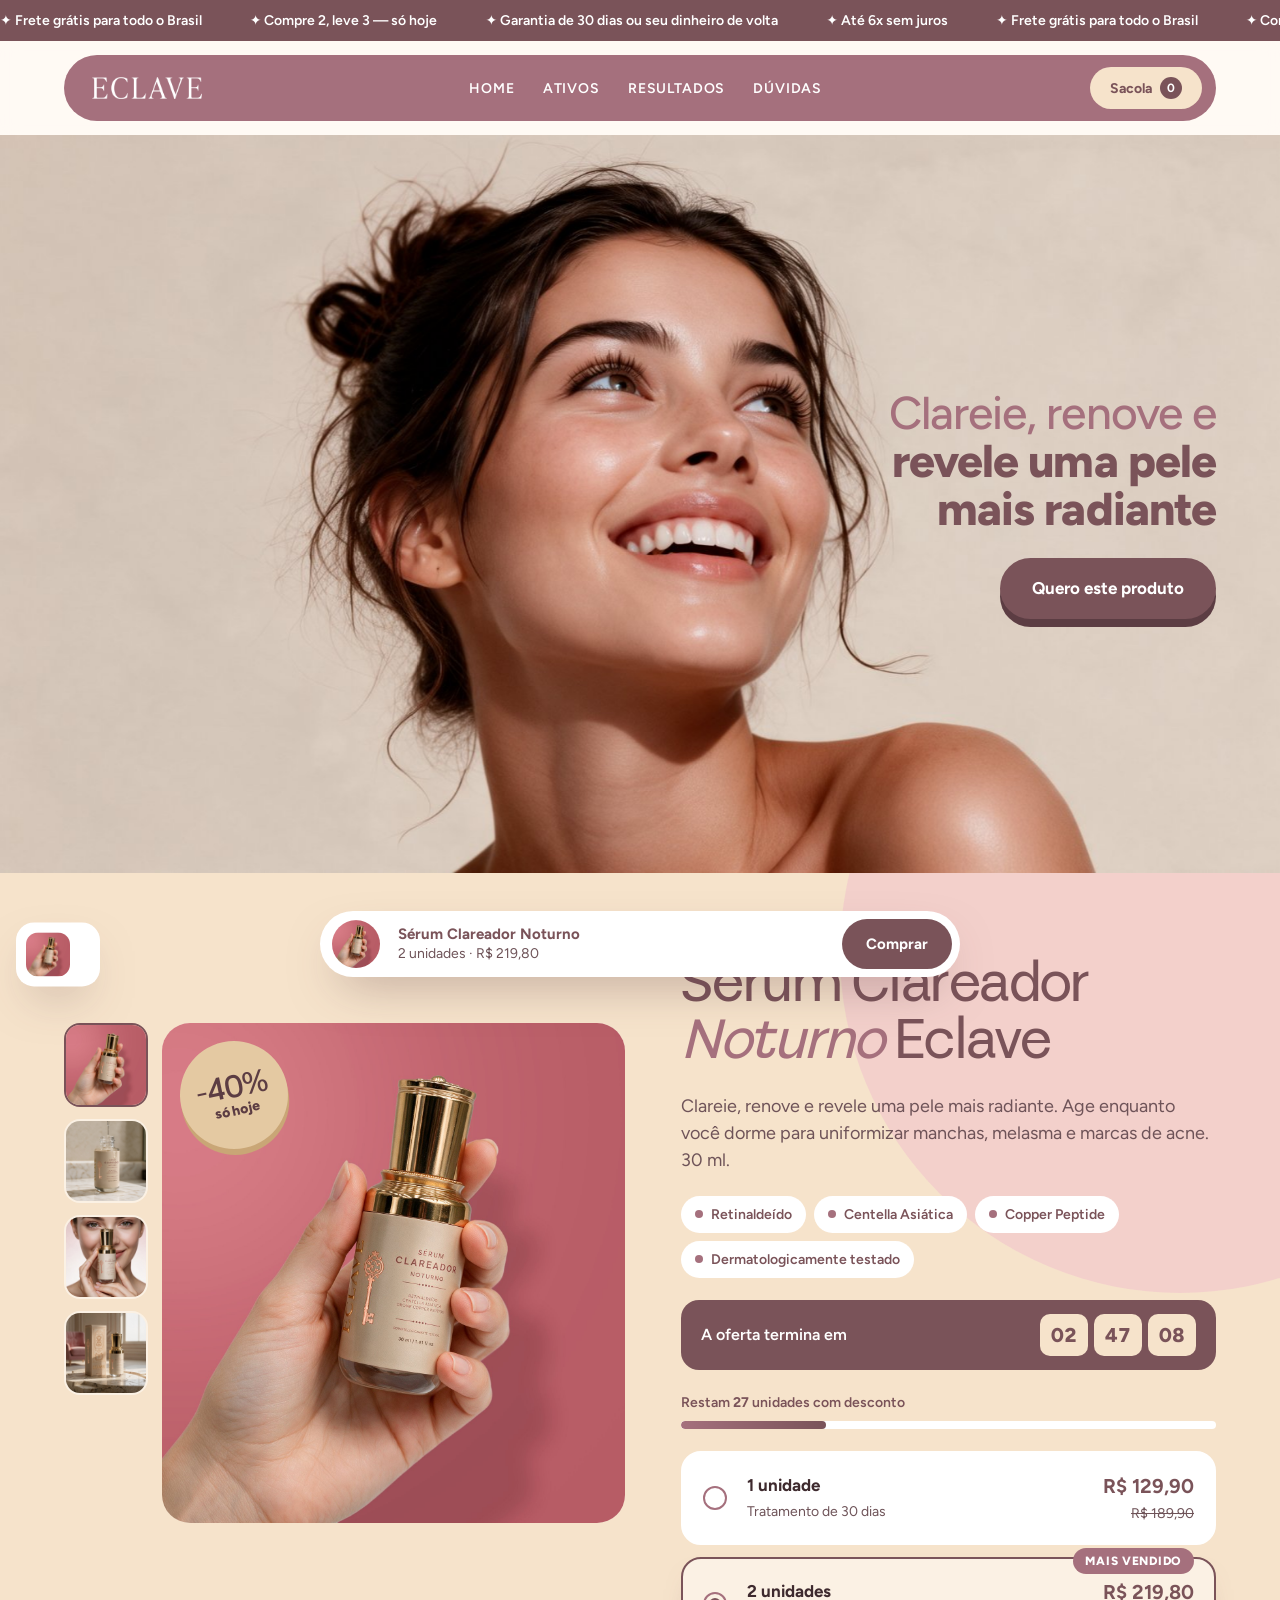
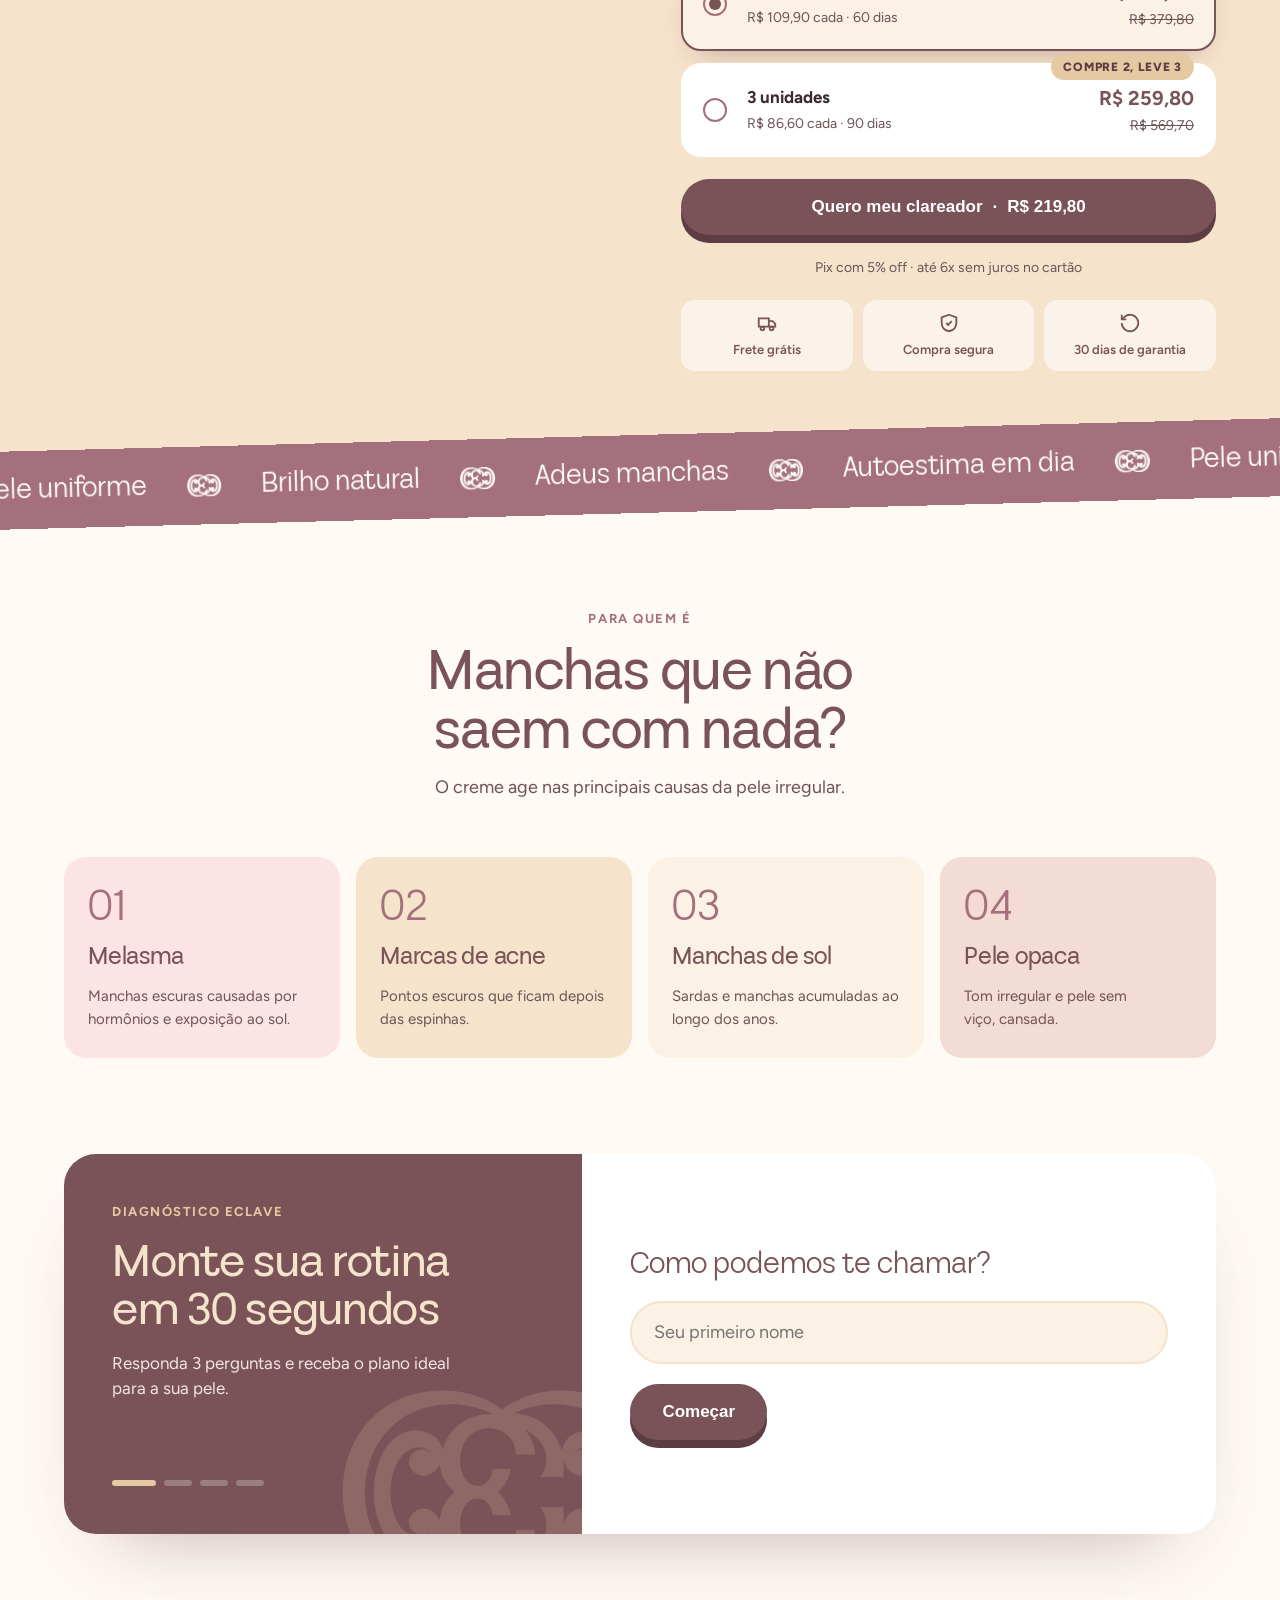
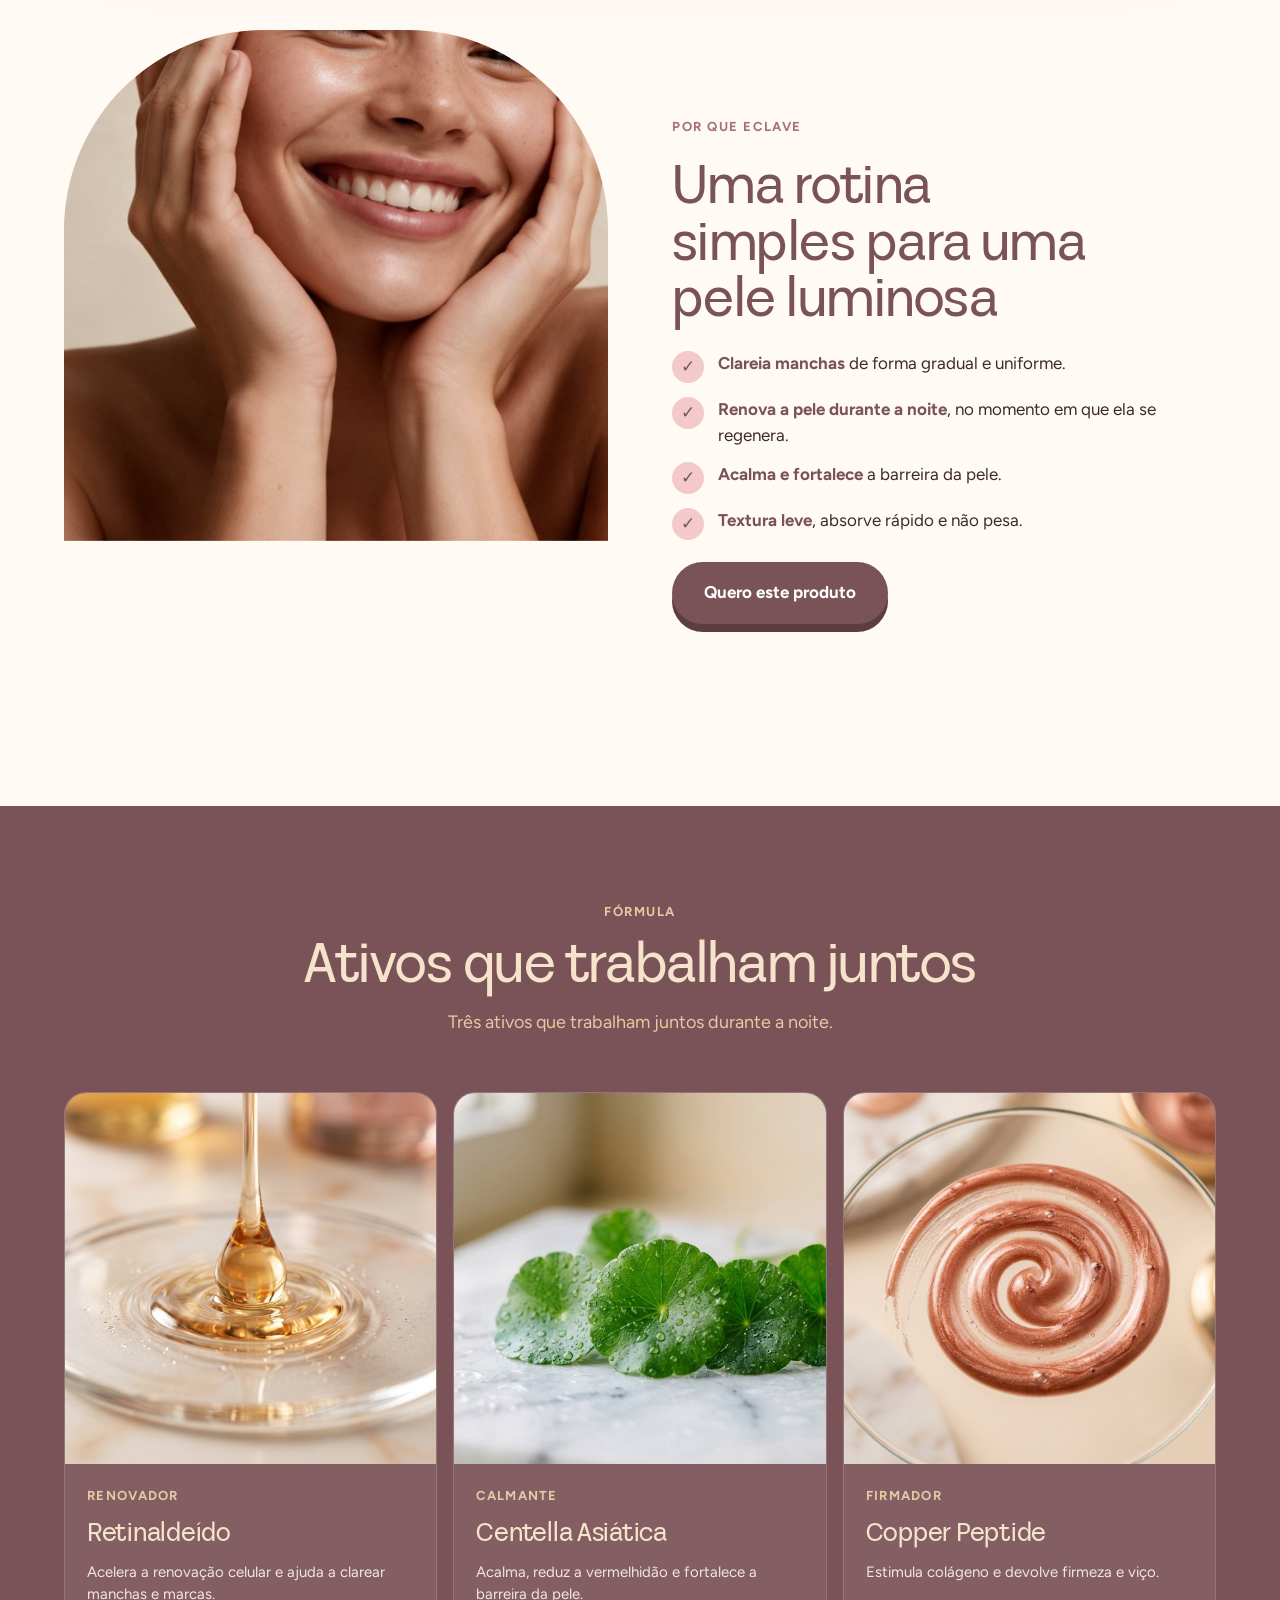
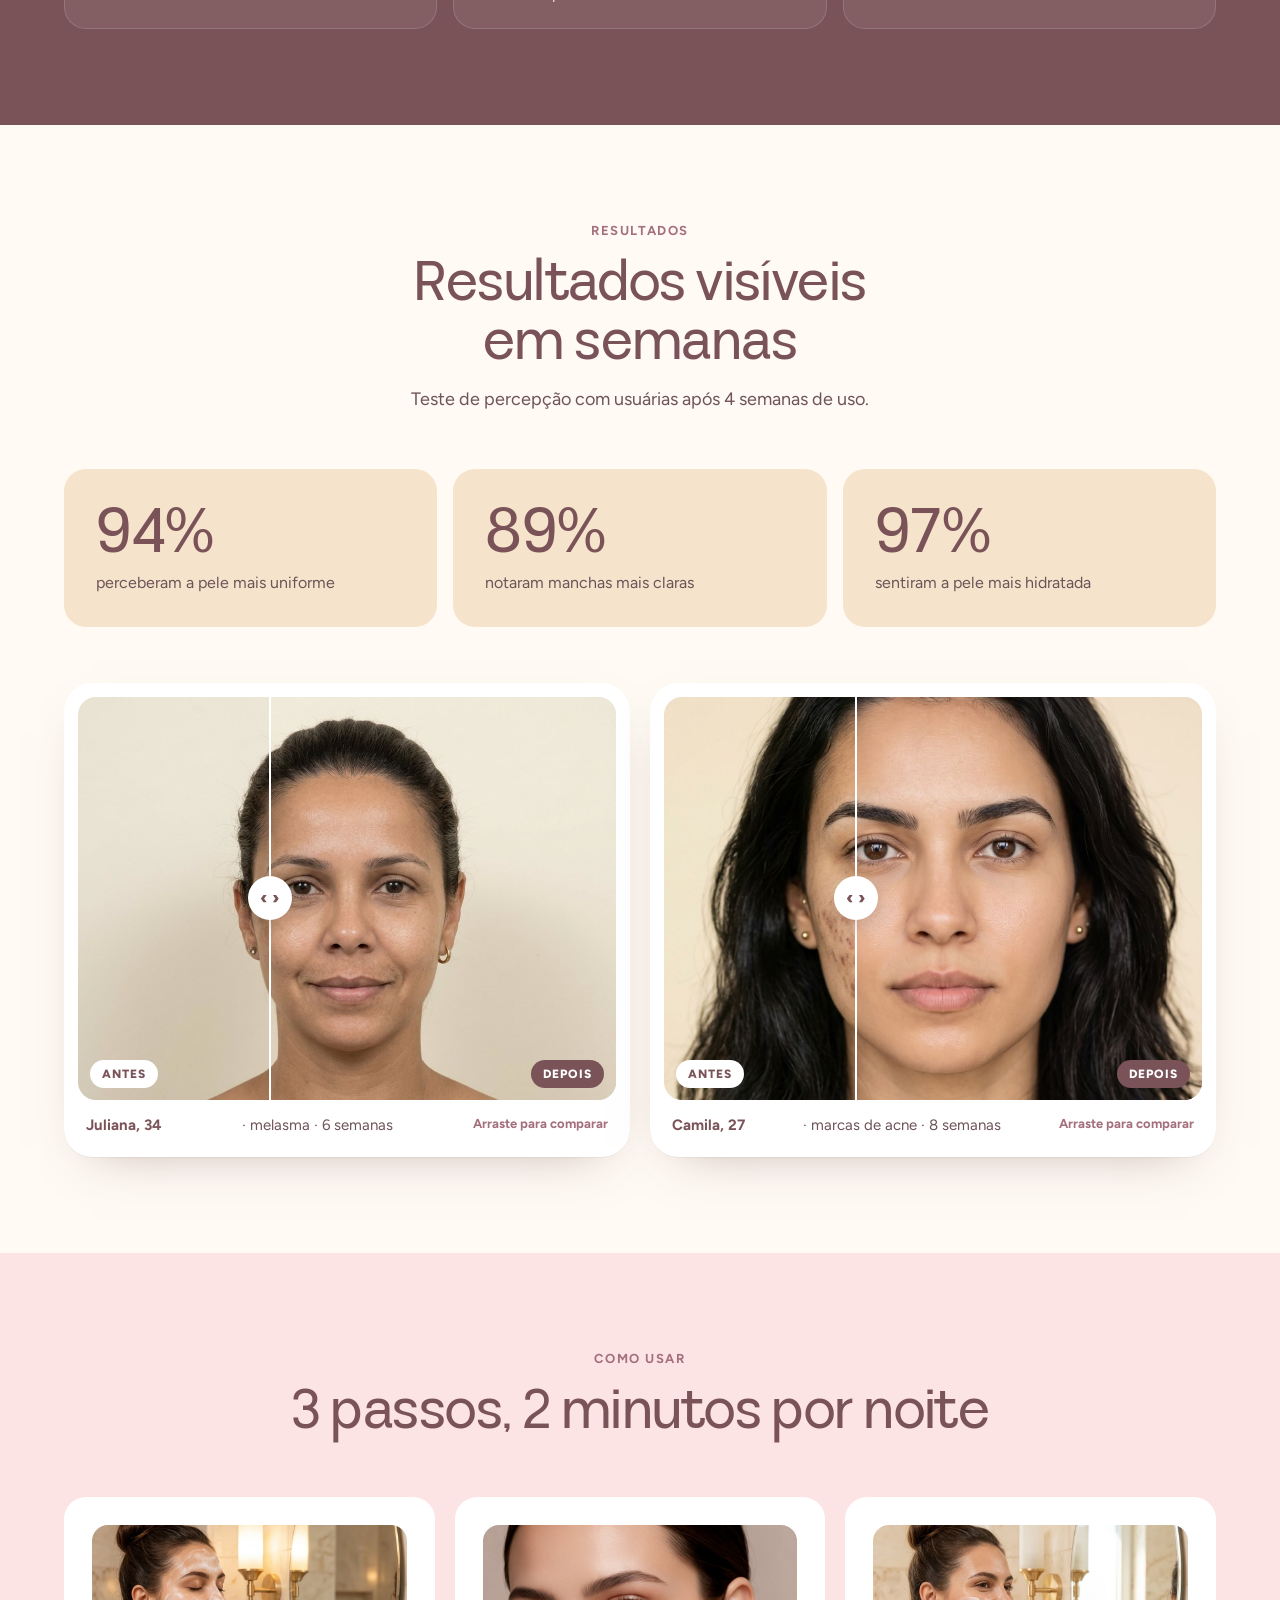
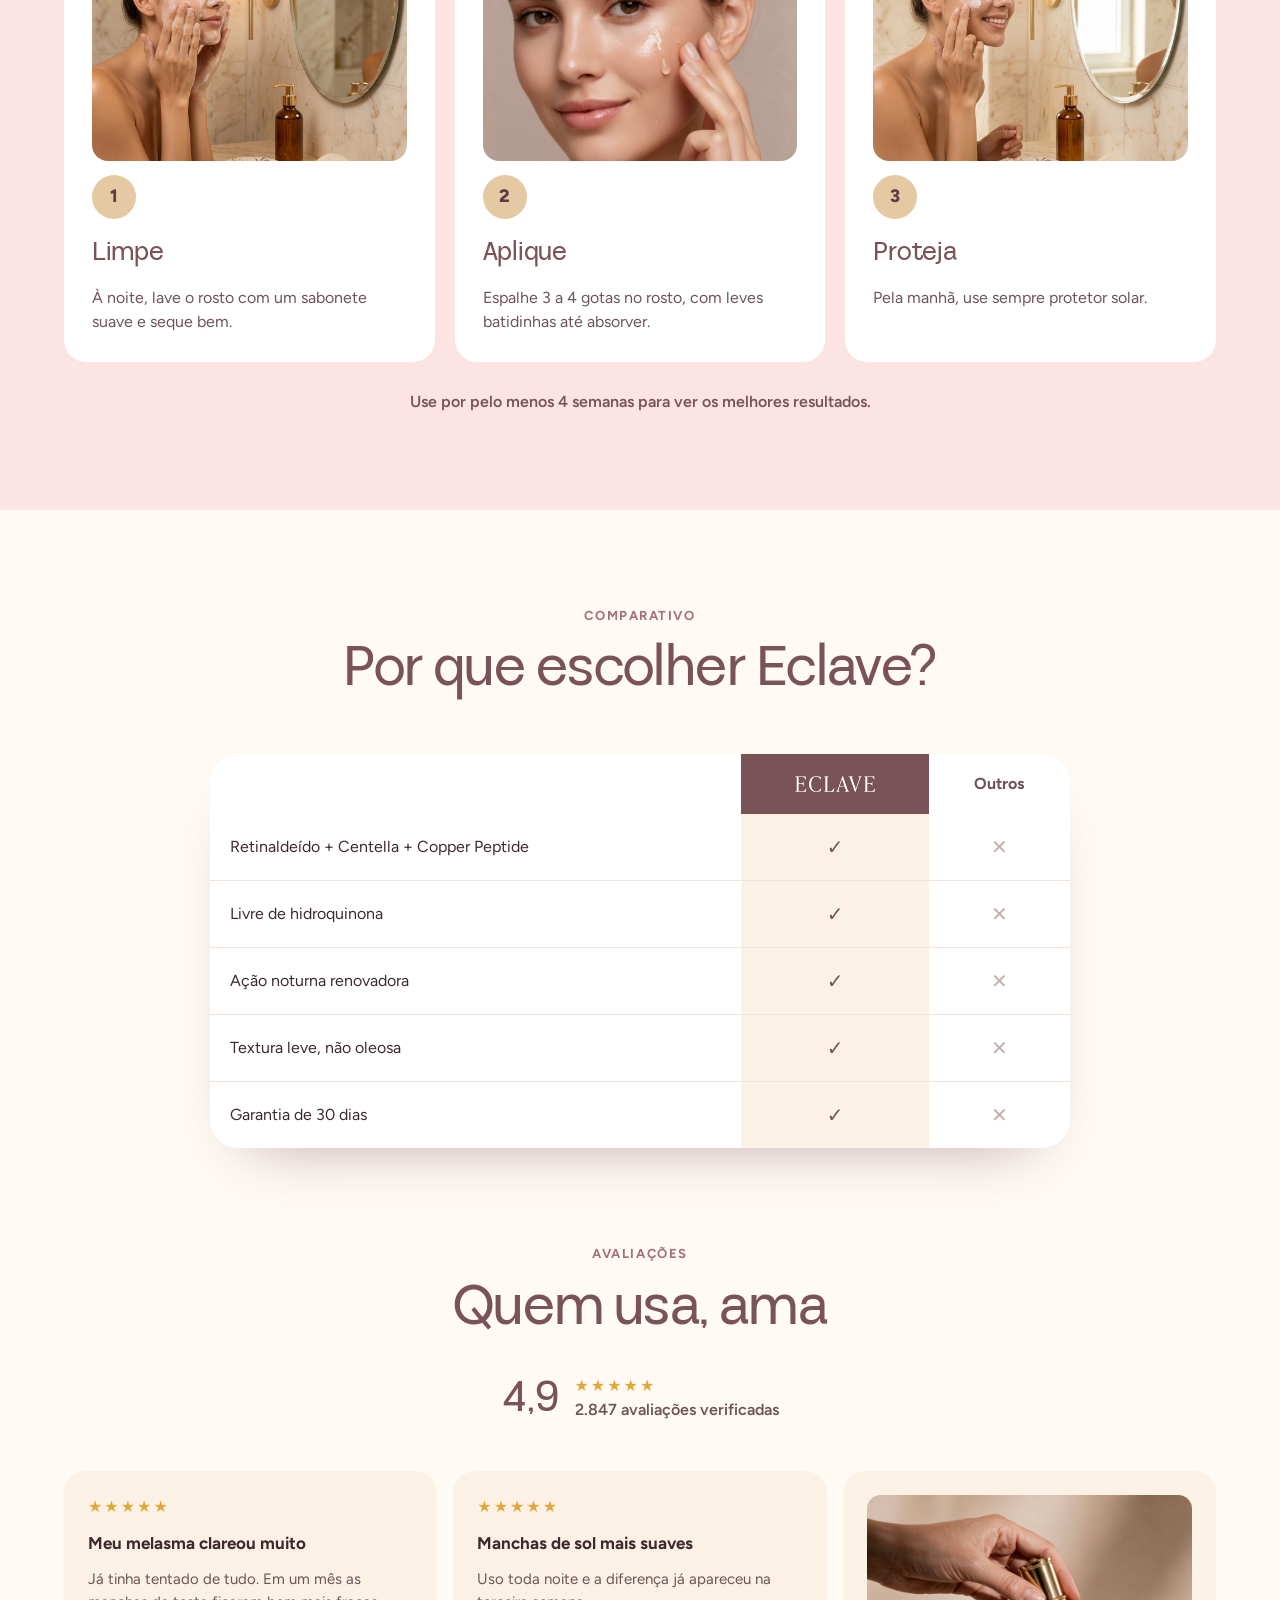
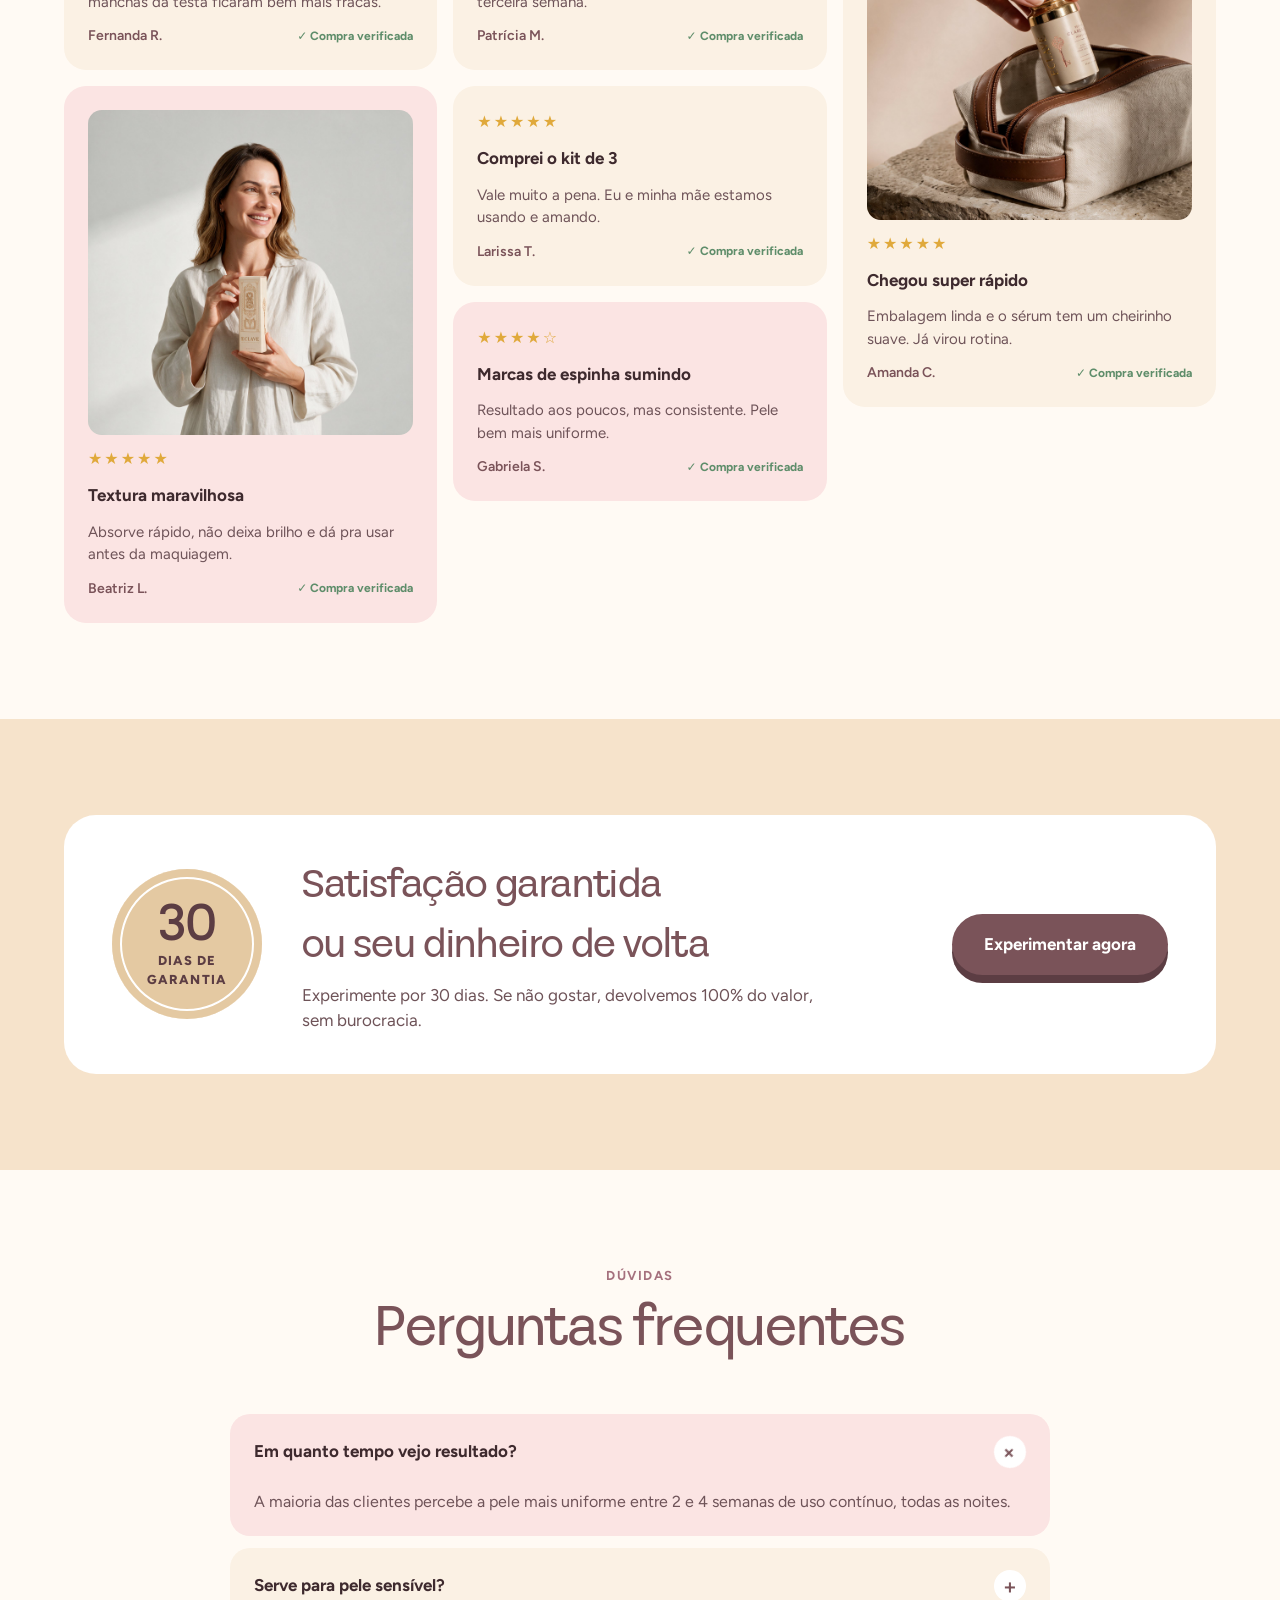
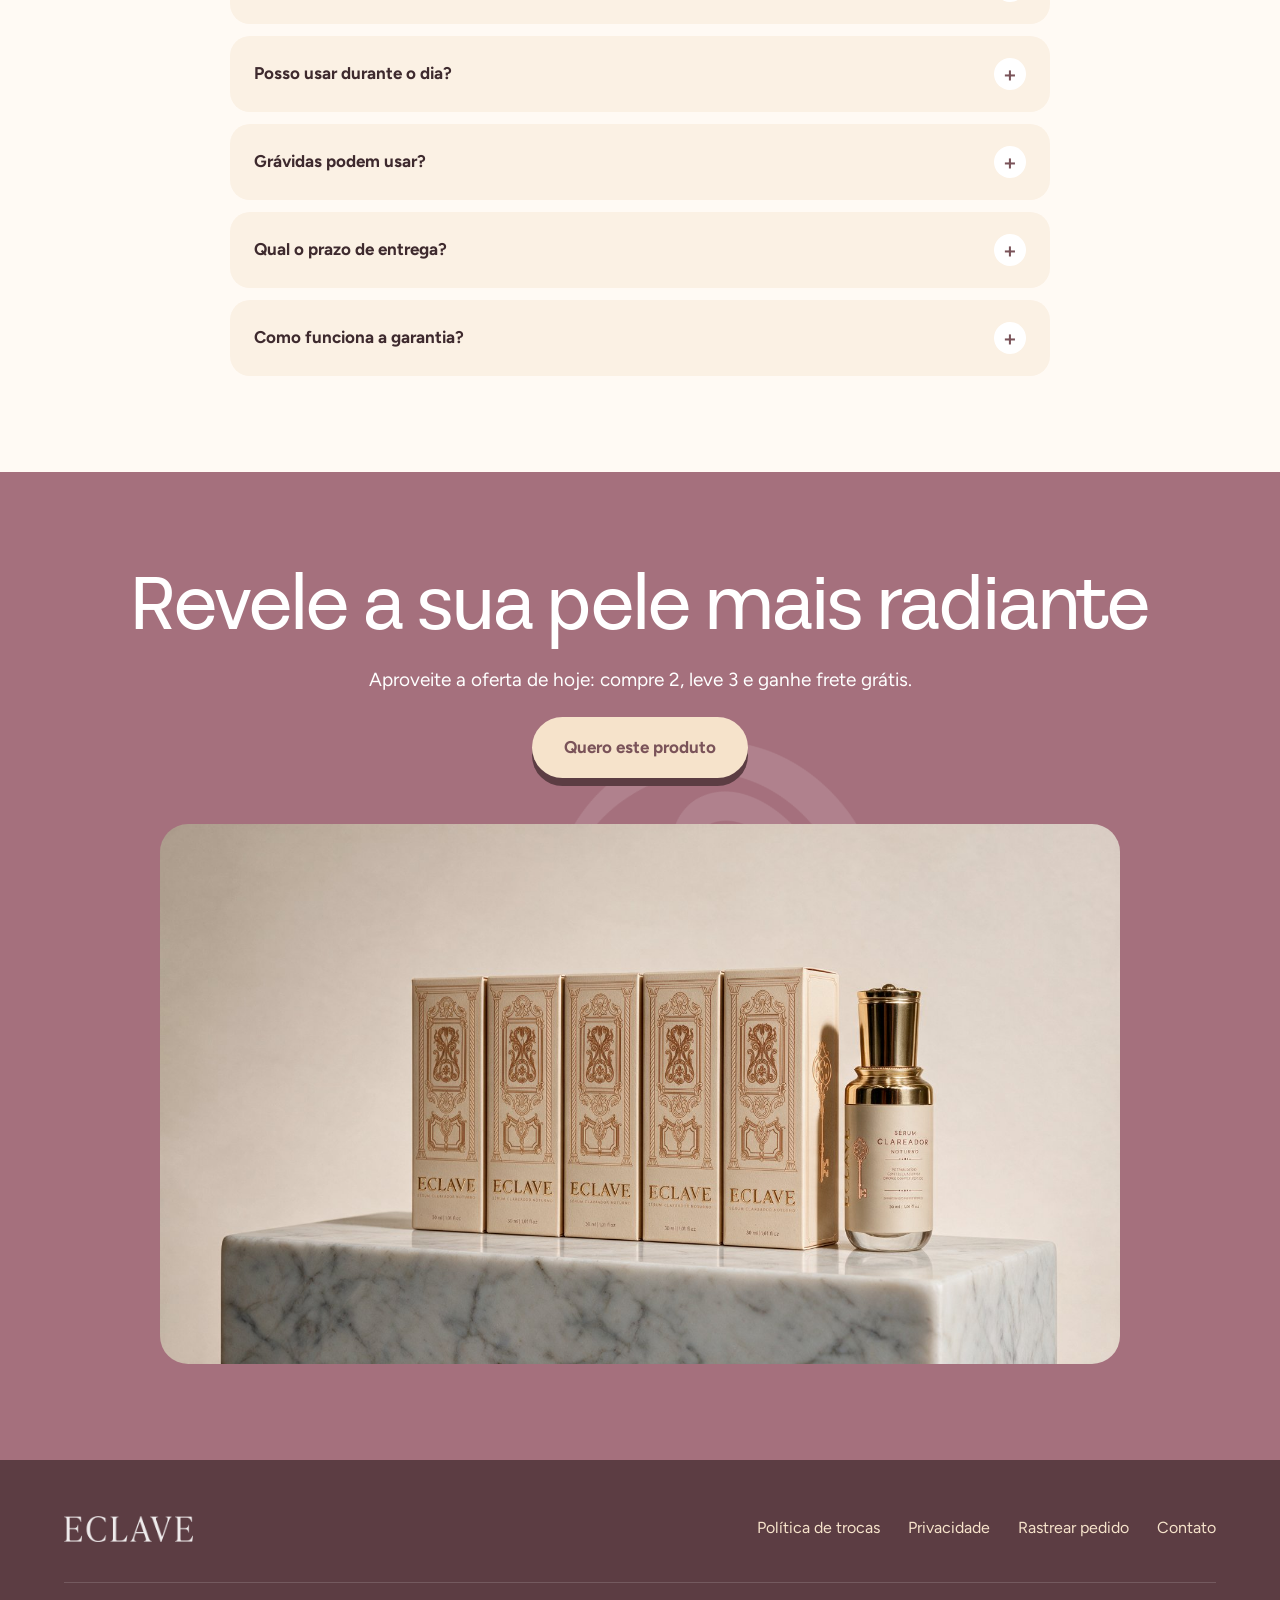
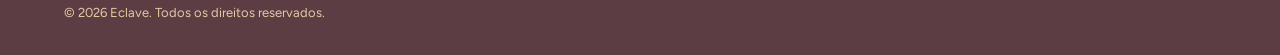
==== index.html @ e26d55ed "Site Eclave v1: landing, upsell e obrigado Troca o placeholder image-slot por <img> com lazy-load e " ====
<!DOCTYPE html>
<html lang="pt-BR">
<head>
<meta charset="utf-8">
<meta name="viewport" content="width=device-width,initial-scale=1">
<title>Eclave · Sérum Clareador Noturno</title>
<meta name="description" content="Sérum Clareador Noturno Eclave com retinaldeído, centella e copper peptide. Clareia manchas e uniformiza o tom enquanto você dorme.">
<meta name="theme-color" content="#7A5359">
<link rel="icon" type="image/png" href="assets/eclave-simbolo.png">
<link rel="apple-touch-icon" href="assets/eclave-simbolo.png">
<meta property="og:type" content="website">
<meta property="og:locale" content="pt_BR">
<meta property="og:site_name" content="Eclave">
<meta property="og:title" content="Eclave · Sérum Clareador Noturno">
<meta property="og:description" content="Sérum Clareador Noturno Eclave com retinaldeído, centella e copper peptide. Clareia manchas e uniformiza o tom enquanto você dorme.">
<meta property="og:url" content="https://gustavocarvalho472-a11y.github.io/DESIGN-ECLAVE/">
<meta property="og:image" content="https://gustavocarvalho472-a11y.github.io/DESIGN-ECLAVE/assets/img/hero-sorriso.jpg">
<meta name="twitter:card" content="summary_large_image">
<link rel="preconnect" href="https://fonts.googleapis.com">
<link href="https://fonts.googleapis.com/css2?family=Figtree:wght@400;500;600;700;800&display=swap" rel="stylesheet">
<style>
@font-face{font-family:"Serotiva";src:url("assets/Serotiva-VF.ttf") format("truetype");font-weight:100 900;font-display:swap}
:root{--cream:#F6E3CB;--cream-2:#FBF1E4;--paper:#FFFAF4;--mauve:#7A5359;--mauve-d:#5C3D43;--rose:#A5707D;--blush:#F3C9CC;--blush-2:#FBE4E3;--gold:#E4C9A2;--gold-d:#C9A676;--ink:#3E2A2E;--muted:#6E5358;--r:22px}
*{box-sizing:border-box;margin:0;padding:0}
img.slot{display:block;width:100%;height:100%;aspect-ratio:3/2;object-fit:cover;-webkit-user-drag:none;user-select:none}
html{scroll-behavior:smooth;overflow-x:clip}body{overflow-x:clip}
body{font-family:"Figtree",system-ui,sans-serif;color:var(--ink);background:var(--paper);-webkit-font-smoothing:antialiased;line-height:1.5}
a{color:var(--mauve);text-decoration:none}a:hover{color:var(--rose)}
h1,h2,h3,.serif{font-family:"Serotiva",Georgia,serif;font-weight:500;letter-spacing:-.01em;text-wrap:balance}
p{text-wrap:pretty}
.wrap{max-width:1200px;margin:0 auto;padding:0 24px}
.btn{display:inline-flex;align-items:center;justify-content:center;gap:10px;background:var(--mauve);color:#fff;font-weight:700;font-size:17px;padding:18px 32px;border-radius:999px;border:0;cursor:pointer;transition:transform .15s,background .15s;box-shadow:0 8px 0 var(--mauve-d)}
.btn:hover{background:var(--rose);color:#fff;transform:translateY(2px);box-shadow:0 6px 0 var(--mauve-d)}
.btn:active{transform:translateY(6px);box-shadow:0 2px 0 var(--mauve-d)}
.btn.full{width:100%}
.eyebrow{display:inline-flex;align-items:center;gap:8px;font-size:13px;font-weight:700;letter-spacing:.12em;text-transform:uppercase;color:var(--rose)}
.sec{padding:96px 0}
.sec-h{text-align:center;max-width:720px;margin:0 auto 56px;display:flex;flex-direction:column;gap:14px;align-items:center}
.sec-h h2{font-size:clamp(34px,4.6vw,56px);line-height:1.05;color:var(--mauve)}
.sec-h p{font-size:18px;color:var(--muted)}
.stars{color:#E0A93B;letter-spacing:2px}

/* topbar */
.topbar{background:var(--mauve);color:#fff;font-size:14px;font-weight:600;overflow:hidden;white-space:nowrap}
.topbar .track{display:inline-flex;gap:48px;padding:10px 0;animation:mq 28s linear infinite}
.topbar span{display:inline-flex;gap:10px;align-items:center}
@keyframes mq{to{transform:translateX(-50%)}}
/* header */
header{position:sticky;top:0;z-index:30;padding:14px 0;background:color-mix(in oklab,var(--paper) 86%,transparent);backdrop-filter:blur(10px)}
.nav{display:flex;align-items:center;justify-content:space-between;gap:24px;background:var(--rose);border-radius:999px;padding:12px 14px 12px 28px}
.nav img{height:22px;filter:brightness(0) invert(1)}
.nav ul{display:flex;gap:28px;list-style:none}
.nav ul a{color:#fff;font-weight:600;font-size:14px;text-transform:uppercase;letter-spacing:.06em}
.nav ul a:hover{color:var(--cream)}
.nav .cart{background:var(--cream);color:var(--mauve);font-weight:700;padding:10px 20px;border-radius:999px;font-size:14px;display:flex;gap:8px;align-items:center}
.nav .cart b{background:var(--mauve);color:#fff;border-radius:999px;min-width:22px;height:22px;display:grid;place-items:center;font-size:12px}

/* banner */
.banner{position:relative;background:var(--cream)}.banner .bg{position:relative;height:min(82vh,760px);min-height:520px}.banner .copy-b{position:absolute;inset:0;pointer-events:none;display:flex;align-items:center;justify-content:flex-end}.banner .copy-b .wrap{width:100%;display:flex;justify-content:flex-end}.banner .box-b{max-width:min(440px,30vw);display:flex;flex-direction:column;gap:24px;align-items:flex-end;text-align:right;pointer-events:auto}.banner h1{font-family:"Figtree",sans-serif;font-weight:500;font-size:clamp(34px,3.6vw,60px);line-height:1.05;color:var(--rose);letter-spacing:-.02em}.banner h1 b{font-weight:800;color:var(--mauve)}
@media (max-width:1180px){.banner .bg{height:auto;min-height:0;aspect-ratio:16/9}.banner .copy-b{position:static;padding:32px 0 48px}.banner .copy-b .wrap{justify-content:flex-start}.banner .box-b{max-width:560px;align-items:flex-start;text-align:left}.banner h1{font-size:clamp(36px,6vw,56px)}}
/* product hero */
.hero{background:var(--cream);padding:40px 0 88px;position:relative;overflow:hidden}
.hero:before{content:"";position:absolute;width:680px;height:680px;border-radius:50%;background:var(--blush);right:-240px;top:-260px;opacity:.7}
.hero-grid{display:grid;grid-template-columns:minmax(0,1.05fr) minmax(0,1fr);gap:56px;align-items:start;position:relative}
.gallery{display:grid;grid-template-columns:84px minmax(0,1fr);gap:14px;position:sticky;top:110px}
.thumbs{display:flex;flex-direction:column;gap:12px}
.thumb{aspect-ratio:1;border-radius:16px;overflow:hidden;border:2px solid transparent;cursor:pointer;background:var(--cream-2);transition:border-color .15s}
.thumb.on{border-color:var(--mauve)}
.main-img{position:relative;aspect-ratio:1/1.08;border-radius:28px;overflow:hidden;background:var(--cream-2)}
.main-img .pane{position:absolute;inset:0;opacity:0;pointer-events:none;transition:opacity .25s}
.main-img .pane.on{opacity:1;pointer-events:auto}
.sticker{position:absolute;z-index:3;top:18px;left:18px;width:108px;height:108px;border-radius:50%;background:var(--gold);color:var(--mauve-d);display:grid;place-items:center;text-align:center;font-weight:800;line-height:1.05;font-size:14px;transform:rotate(-12deg);box-shadow:0 6px 0 var(--gold-d);pointer-events:none}
.sticker big{display:block;font-family:"Serotiva",serif;font-size:32px;font-weight:600}
.info{display:flex;flex-direction:column;gap:22px}
.rating{display:flex;align-items:center;gap:10px;font-size:14px;font-weight:600;color:var(--muted)}
.info h1{font-size:clamp(38px,4.4vw,58px);line-height:1.02;color:var(--mauve)}
.info h1 em{font-style:italic;color:var(--rose)}
.lede{font-size:18px;color:var(--muted)}
.pills{display:flex;flex-wrap:wrap;gap:8px}
.pill{background:#fff;border-radius:999px;padding:8px 14px;font-size:14px;font-weight:600;color:var(--mauve);display:flex;gap:8px;align-items:center}
.pill i{width:8px;height:8px;border-radius:50%;background:var(--rose)}
.timer{display:flex;align-items:center;justify-content:space-between;gap:16px;background:var(--mauve);color:#fff;border-radius:18px;padding:14px 20px;font-weight:600}
.timer .t{display:flex;gap:6px}
.timer .t span{background:var(--cream);color:var(--mauve);border-radius:10px;min-width:48px;padding:6px 0;text-align:center;font-weight:800;font-size:20px;font-variant-numeric:tabular-nums}
.bundles{display:flex;flex-direction:column;gap:12px}
.bundle{position:relative;display:grid;grid-template-columns:28px minmax(0,1fr) auto;gap:16px;align-items:center;background:#fff;border:2px solid #fff;border-radius:20px;padding:18px 20px;cursor:pointer;transition:border-color .15s,transform .15s}
.bundle:hover{transform:translateY(-2px)}
.bundle.on{border-color:var(--mauve);background:var(--cream-2)}
.bundle .dot{width:24px;height:24px;border-radius:50%;border:2px solid var(--rose);display:grid;place-items:center}
.bundle.on .dot:after{content:"";width:12px;height:12px;border-radius:50%;background:var(--mauve)}
.bundle h4{font-size:17px;font-weight:700;color:var(--ink)}
.bundle small{font-size:14px;color:var(--muted)}
.bundle .pr{text-align:right}
.bundle .pr b{display:block;font-size:20px;color:var(--mauve)}
.bundle .pr s{font-size:14px;color:var(--muted)}
.bundle .tag{position:absolute;top:-11px;right:20px;background:var(--rose);color:#fff;font-size:12px;font-weight:800;letter-spacing:.06em;text-transform:uppercase;padding:4px 12px;border-radius:999px}
.bundle .tag.g{background:var(--gold);color:var(--mauve-d)}
.trust{display:grid;grid-template-columns:repeat(3,minmax(0,1fr));gap:10px}
.trust div{background:rgba(255,255,255,.6);border-radius:14px;padding:12px;text-align:center;font-size:13px;font-weight:600;color:var(--mauve)}
.trust svg{display:block;margin:0 auto 6px}
.pay{font-size:14px;color:var(--muted);text-align:center}

/* marquee */
.band{background:var(--rose);color:#fff;overflow:hidden;white-space:nowrap;transform:rotate(-1.5deg);margin:-24px -20px 0;position:relative;z-index:2}
.band .track{display:inline-flex;gap:40px;padding:18px 0;animation:mq 30s linear infinite;font-family:"Serotiva",serif;font-size:28px}
.band .track span{display:inline-flex;gap:40px;align-items:center}
.band img{height:22px;filter:brightness(0) invert(1)}

/* problem */
.problem-grid{display:grid;grid-template-columns:repeat(4,minmax(0,1fr));gap:16px}
.pcard{background:var(--blush-2);border-radius:var(--r);padding:28px 24px;display:flex;flex-direction:column;gap:10px}
.pcard:nth-child(2){background:var(--cream)}.pcard:nth-child(3){background:var(--cream-2)}.pcard:nth-child(4){background:#F4DCD6}
.pcard .n{font-family:"Serotiva",serif;font-size:44px;color:var(--rose);line-height:1}
.pcard h3{font-size:24px;color:var(--mauve)}
.pcard p{color:var(--muted);font-size:15px}

/* split lifestyle */
.split{display:grid;grid-template-columns:minmax(0,1fr) minmax(0,1fr);gap:64px;align-items:center}
.split .ph{aspect-ratio:4/5;border-radius:200px 200px 28px 28px;overflow:hidden}
.split .txt{display:flex;flex-direction:column;gap:22px}
.split h2{font-size:clamp(34px,4.4vw,54px);line-height:1.05;color:var(--mauve)}
.checks{list-style:none;display:flex;flex-direction:column;gap:14px}
.checks li{display:grid;grid-template-columns:32px minmax(0,1fr);gap:14px;align-items:start;font-size:17px}
.checks li i{width:32px;height:32px;border-radius:50%;background:var(--blush);display:grid;place-items:center;color:var(--mauve);font-style:normal;font-weight:800}
.checks b{color:var(--mauve)}

/* ingredients */
.ingr{background:var(--mauve);color:#fff}
.ingr .sec-h h2{color:var(--cream)}.ingr .sec-h p{color:var(--gold)}.ingr .eyebrow{color:var(--gold)}
.ing-grid{display:grid;grid-template-columns:repeat(3,minmax(0,1fr));gap:16px}
.ing{background:rgba(255,255,255,.07);border:1px solid rgba(255,255,255,.14);border-radius:var(--r);overflow:hidden;display:flex;flex-direction:column}
.ing .im{aspect-ratio:1;background:rgba(255,255,255,.06)}
.ing .bd{padding:22px;display:flex;flex-direction:column;gap:8px}
.ing h3{font-size:26px;color:var(--cream)}
.ing .role{font-size:13px;font-weight:700;letter-spacing:.1em;text-transform:uppercase;color:var(--gold)}
.ing p{font-size:15px;color:#F3E6E0}

/* results */
.results{display:grid;grid-template-columns:repeat(3,minmax(0,1fr));gap:16px;margin-bottom:56px}
.res{background:var(--cream);border-radius:var(--r);padding:32px;display:flex;flex-direction:column;gap:6px}
.res b{font-family:"Serotiva",serif;font-size:64px;line-height:1;color:var(--mauve);font-weight:500}
.res p{color:var(--muted)}
.ba{display:grid;grid-template-columns:repeat(2,minmax(0,1fr));gap:20px}
.bacard{background:#fff;border-radius:28px;padding:14px;box-shadow:0 1px 0 rgba(0,0,0,.04),0 20px 50px -30px rgba(122,83,89,.5)}
.bapair{display:grid;grid-template-columns:1fr 1fr;gap:10px}
.bapair>div{position:relative;aspect-ratio:4/5;border-radius:18px;overflow:hidden}
.bapair label{position:absolute;z-index:2;bottom:12px;left:12px;background:#fff;color:var(--mauve);font-size:12px;font-weight:800;text-transform:uppercase;letter-spacing:.08em;padding:5px 12px;border-radius:999px;pointer-events:none}
.bapair>div:last-child label{background:var(--mauve);color:#fff}
.bacard p{padding:14px 8px 6px;font-size:15px;color:var(--muted)}
.bacard p b{color:var(--mauve)}

/* how to */
.how{background:var(--blush-2)}
.steps{display:grid;grid-template-columns:repeat(3,minmax(0,1fr));gap:20px;counter-reset:s}
.step{background:#fff;border-radius:var(--r);padding:28px;display:flex;flex-direction:column;gap:14px}
.step .im{aspect-ratio:4/3;border-radius:16px;overflow:hidden}
.step .k{display:inline-grid;place-items:center;width:44px;height:44px;border-radius:50%;background:var(--gold);color:var(--mauve-d);font-weight:800;font-size:18px}
.step h3{font-size:26px;color:var(--mauve)}
.step p{color:var(--muted)}
.note{margin-top:28px;text-align:center;font-weight:600;color:var(--mauve)}

/* compare */
.cmp{max-width:860px;margin:0 auto;background:#fff;border-radius:28px;overflow:hidden;box-shadow:0 30px 60px -40px rgba(122,83,89,.6)}
.cmp table{width:100%;border-collapse:collapse}
.cmp th,.cmp td{padding:18px 20px;text-align:center;font-size:16px}
.cmp th:first-child,.cmp td:first-child{text-align:left}
.cmp thead th{font-weight:700;color:var(--muted)}
.cmp thead th.us{background:var(--mauve);color:#fff}
.cmp thead th.us img{height:16px;filter:brightness(0) invert(1);display:block;margin:0 auto}
.cmp tbody tr+tr td{border-top:1px solid #F1E4DA}
.cmp td.us{background:var(--cream-2);color:var(--mauve);font-weight:800;font-size:20px}
.cmp td.no{color:#C4AFAF;font-size:20px}

/* reviews */
.rv-top{display:flex;align-items:center;justify-content:center;gap:16px;margin-top:-28px;margin-bottom:40px;font-weight:600;color:var(--muted)}
.rv-top b{font-family:"Serotiva",serif;font-size:44px;color:var(--mauve);font-weight:500}
.reviews{columns:3 300px;column-gap:16px}
.rv{break-inside:avoid;margin-bottom:16px;background:var(--cream-2);border-radius:var(--r);padding:24px;display:flex;flex-direction:column;gap:12px}
.rv:nth-child(3n+2){background:var(--blush-2)}
.rv .ph{aspect-ratio:1;border-radius:14px;overflow:hidden}
.rv h4{font-size:17px}
.rv p{color:var(--muted);font-size:15px}
.rv .who{display:flex;justify-content:space-between;align-items:center;font-size:14px;font-weight:600;color:var(--mauve)}
.rv .who span{font-size:12px;color:#5E8D6A;font-weight:700}

/* guarantee */
.guar{background:var(--cream)}
.guar .box{display:grid;grid-template-columns:auto minmax(0,1fr) auto;gap:40px;align-items:center;background:#fff;border-radius:32px;padding:40px 48px}
.seal{width:150px;height:150px;border-radius:50%;background:var(--gold);display:grid;place-items:center;text-align:center;color:var(--mauve-d);font-weight:800;font-size:13px;letter-spacing:.08em;text-transform:uppercase;box-shadow:inset 0 0 0 8px var(--gold),inset 0 0 0 10px #fff}
.seal big{display:block;font-family:"Serotiva",serif;font-size:52px;letter-spacing:0;line-height:1;font-weight:600}
.guar h2{font-size:clamp(28px,3.4vw,40px);color:var(--mauve);margin-bottom:8px}
.guar p{color:var(--muted);font-size:17px}

/* faq */
.faq{max-width:820px;margin:0 auto;display:flex;flex-direction:column;gap:12px}
.faq details{background:var(--cream-2);border-radius:20px;padding:0 24px}
.faq details[open]{background:var(--blush-2)}
.faq summary{list-style:none;cursor:pointer;padding:22px 0;font-weight:700;font-size:17px;display:flex;justify-content:space-between;gap:16px;align-items:center;color:var(--ink)}
.faq summary::-webkit-details-marker{display:none}
.faq summary:after{content:"+";flex:none;width:32px;height:32px;border-radius:50%;background:#fff;color:var(--mauve);display:grid;place-items:center;font-size:22px;font-weight:600;transition:transform .2s}
.faq details[open] summary:after{transform:rotate(45deg)}
.faq details p{padding:0 0 22px;color:var(--muted)}

/* final */
.final{background:var(--rose);color:#fff;text-align:center;position:relative;overflow:hidden}
.final .mark{position:absolute;width:520px;opacity:.12;left:50%;top:50%;transform:translate(-50%,-50%);filter:brightness(0) invert(1);pointer-events:none}
.final .in{position:relative;display:flex;flex-direction:column;align-items:center;gap:22px}
.final h2{font-size:clamp(40px,6vw,76px);line-height:1;color:#fff}
.final p{font-size:19px;color:#fff;max-width:560px}.final .kit{width:100%;max-width:960px;aspect-ratio:16/9;margin-top:24px;border-radius:28px;overflow:hidden}
.final .btn{background:var(--cream);color:var(--mauve);box-shadow:0 8px 0 var(--mauve-d)}
.final .btn:hover{background:#fff}
footer{background:var(--mauve-d);color:var(--cream);padding:56px 0 32px}
.foot{display:flex;justify-content:space-between;gap:32px;flex-wrap:wrap;align-items:flex-start}
.foot img{height:26px;filter:brightness(0) invert(1);opacity:.9}
.foot ul{list-style:none;display:flex;gap:28px;flex-wrap:wrap}
.foot a{color:var(--cream)}.foot a:hover{color:var(--gold)}
.copy{margin-top:40px;padding-top:20px;border-top:1px solid rgba(255,255,255,.15);font-size:13px;color:var(--gold)}

/* sticky buy */
.sticky{position:fixed;left:50%;bottom:16px;transform:translate(-50%,140%);z-index:40;display:flex;align-items:center;gap:18px;background:#fff;border-radius:999px;padding:8px 8px 8px 12px;box-shadow:0 20px 50px -20px rgba(92,61,67,.55);transition:transform .3s;width:min(640px,calc(100% - 24px))}
.sticky.show{transform:translate(-50%,0)}
.sticky .th{width:48px;height:48px;border-radius:50%;overflow:hidden;flex:none;background:var(--cream)}
.sticky .tx{flex:1;min-width:0;line-height:1.2}
.sticky .tx b{display:block;color:var(--mauve);font-size:15px;white-space:nowrap;overflow:hidden;text-overflow:ellipsis}
.sticky .tx span{font-size:14px;color:var(--muted)}
.sticky .btn{padding:14px 24px;font-size:15px;box-shadow:none}
.sticky .btn:hover{transform:none}

/* motion */
.progress{position:fixed;top:0;left:0;height:3px;width:100%;transform-origin:0 50%;transform:scaleX(0);background:linear-gradient(90deg,var(--gold),var(--rose));z-index:60}
header{transition:padding .25s}header.sm{padding:8px 0}header.sm .nav{padding-top:8px;padding-bottom:8px}
.nav .cart{transition:transform .2s}.nav .cart.bump{animation:bump .5s}
@keyframes bump{30%{transform:scale(1.18)}60%{transform:scale(.95)}}
.banner .bg img.slot{animation:kb 16s cubic-bezier(.2,.7,.2,1) both}
@keyframes kb{from{transform:scale(1.1)}to{transform:scale(1)}}
.banner .bg{overflow:hidden}
.banner h1,.banner .box-b .btn{animation:up .9s cubic-bezier(.2,.8,.2,1) both}.banner .box-b .btn{animation-delay:.25s}
@keyframes up{from{opacity:0;transform:translateY(28px)}to{opacity:1;transform:none}}
.rvl{opacity:0;transform:translateY(28px);transition:opacity .7s cubic-bezier(.2,.8,.2,1) var(--d,0s),transform .7s cubic-bezier(.2,.8,.2,1) var(--d,0s)}
.rvl.in{opacity:1;transform:none}
.main-img .pane img.slot{transition:transform .6s}.main-img:hover .pane.on img.slot{transform:scale(1.04)}
.main-img .pane{transition:opacity .45s}
.sticker{animation:wob 4s ease-in-out infinite}@keyframes wob{50%{transform:rotate(-4deg) scale(1.05)}}
.bundle{transition:border-color .15s,transform .2s,box-shadow .2s}.bundle.on{box-shadow:0 14px 30px -18px rgba(122,83,89,.6)}
.bundle.rec:before{content:"Recomendado para você";position:absolute;top:-11px;left:20px;background:var(--mauve);color:#fff;font-size:12px;font-weight:800;letter-spacing:.06em;text-transform:uppercase;padding:4px 12px;border-radius:999px}
.stock{display:flex;flex-direction:column;gap:8px}.stock-t{font-size:14px;font-weight:600;color:var(--mauve)}
.stock-bar{height:8px;border-radius:99px;background:#fff;overflow:hidden}.stock-bar i{display:block;height:100%;width:27%;border-radius:99px;background:linear-gradient(90deg,var(--rose),var(--mauve));transition:width 1s}
.plan-note{background:#fff;border-radius:16px;padding:14px 18px;font-size:15px;color:var(--mauve);font-weight:600;animation:up .5s both}
.fly{position:fixed;z-index:80;width:56px;height:56px;border-radius:50%;overflow:hidden;pointer-events:none;box-shadow:0 10px 30px -10px rgba(92,61,67,.6)}
.ing{transition:transform .35s,background .35s}.ing .im{overflow:hidden}.ing .im img.slot{transition:transform .8s}
.ing:hover{transform:translateY(-6px);background:rgba(255,255,255,.12)}.ing:hover .im img.slot{transform:scale(1.07)}
.pcard{transition:transform .3s}.pcard:hover{transform:translateY(-6px) rotate(-1deg)}
.step{transition:transform .3s,box-shadow .3s}.step.lit{transform:translateY(-6px);box-shadow:0 24px 50px -30px rgba(122,83,89,.6)}.step.lit .k{background:var(--mauve);color:#fff}.step .k{transition:background .3s,color .3s}
.split .ph img.slot{transition:transform .1s linear}
.faq details[open] p{animation:up .4s both}
.final .mark{transition:transform .1s linear}
/* before/after slider */
.baslide{position:relative;aspect-ratio:4/3;border-radius:18px;overflow:hidden;cursor:ew-resize;touch-action:pan-y;user-select:none}
.baslide .l{position:absolute;inset:0}.baslide .d{clip-path:inset(0 0 0 var(--p))}
.baslide label{position:absolute;z-index:3;bottom:12px;font-size:12px;font-weight:800;text-transform:uppercase;letter-spacing:.08em;padding:5px 12px;border-radius:999px;pointer-events:none}
.baslide .la{left:12px;background:#fff;color:var(--mauve)}.baslide .ld{right:12px;background:var(--mauve);color:#fff}
.hdl{position:absolute;z-index:4;top:0;bottom:0;left:var(--p);width:2px;margin-left:-1px;background:#fff;pointer-events:none}
.hdl span{position:absolute;top:50%;left:50%;width:44px;height:44px;margin:-22px 0 0 -22px;border-radius:50%;background:#fff;color:var(--mauve);display:grid;place-items:center;font-weight:800;font-size:18px;box-shadow:0 6px 20px rgba(0,0,0,.18)}
.bacard p{display:flex;justify-content:space-between;gap:12px;flex-wrap:wrap}.bacard p em{font-style:normal;font-size:13px;font-weight:700;color:var(--rose)}
/* quiz */
.quiz-sec{padding-top:0}
.quiz{display:grid;grid-template-columns:minmax(0,.9fr) minmax(0,1.1fr);border-radius:32px;overflow:hidden;background:#fff;box-shadow:0 40px 80px -50px rgba(122,83,89,.55)}
.q-side{background:var(--mauve);color:#fff;padding:48px;display:flex;flex-direction:column;gap:16px;position:relative;overflow:hidden}
.q-side img{position:absolute;width:320px;right:-80px;bottom:-60px;opacity:.18;animation:spin 40s linear infinite}
@keyframes spin{to{transform:rotate(360deg)}}
.q-side .eyebrow{color:var(--gold)}.q-side h2{font-size:clamp(32px,3.6vw,46px);line-height:1.05;color:var(--cream)}.q-side p{color:#F3E6E0;font-size:17px;max-width:360px}
.q-dots{display:flex;gap:8px;margin-top:auto}.q-dots i{width:28px;height:6px;border-radius:9px;background:rgba(255,255,255,.25);transition:background .3s,width .3s}.q-dots i.on{background:var(--gold);width:44px}
.q-main{position:relative;padding:48px;min-height:380px;display:grid}
.q-step{grid-area:1/1;display:flex;flex-direction:column;gap:20px;justify-content:center;opacity:0;transform:translateX(30px);pointer-events:none;transition:opacity .45s,transform .45s}
.q-step.on{opacity:1;transform:none;pointer-events:auto}.q-step.out{transform:translateX(-30px)}
.q-l{font-family:"Serotiva",serif;font-size:30px;line-height:1.1;color:var(--mauve)}
.q-in{font:inherit;font-size:18px;padding:16px 22px;border-radius:999px;border:2px solid var(--cream);background:var(--cream-2);color:var(--ink);outline:none;transition:border-color .2s}.q-in:focus{border-color:var(--rose)}
.q-step .btn{align-self:flex-start}
.q-opts{display:grid;grid-template-columns:repeat(2,minmax(0,1fr));gap:10px}
.q-opts button{font:inherit;font-weight:700;font-size:16px;color:var(--mauve);background:var(--cream-2);border:2px solid transparent;border-radius:18px;padding:18px;text-align:left;cursor:pointer;transition:transform .15s,border-color .15s,background .15s}
.q-opts button:hover{transform:translateY(-2px);border-color:var(--blush)}.q-opts button.sel{background:var(--blush-2);border-color:var(--mauve)}
.q-res h3{font-size:clamp(28px,3vw,38px);line-height:1.1;color:var(--mauve)}
.q-tl{list-style:none;display:flex;flex-direction:column;gap:10px}
.q-tl li{display:grid;grid-template-columns:86px minmax(0,1fr);gap:12px;align-items:baseline;font-size:15px;color:var(--muted);opacity:0;animation:up .5s both}
.q-tl li b{font-size:13px;font-weight:800;letter-spacing:.06em;text-transform:uppercase;color:var(--rose)}
.q-tip{background:var(--cream-2);border-radius:16px;padding:14px 18px;font-size:15px;color:var(--mauve);font-weight:600}
.q-act{display:flex;gap:16px;align-items:center;flex-wrap:wrap}
.q-redo{font:inherit;font-weight:700;color:var(--rose);background:none;border:0;cursor:pointer;text-decoration:underline;text-underline-offset:4px}
/* toast */
.toast{position:fixed;left:16px;bottom:16px;z-index:45;display:flex;gap:12px;align-items:center;background:#fff;border-radius:18px;padding:10px 18px 10px 10px;box-shadow:0 20px 50px -20px rgba(92,61,67,.55);transform:translateY(160%);transition:transform .5s cubic-bezier(.2,.8,.2,1);max-width:320px;font-size:14px;line-height:1.3}
.toast.show{transform:none}.toast .tth{width:44px;height:44px;border-radius:12px;overflow:hidden;flex:none}.toast b{display:block;color:var(--mauve)}.toast span{color:var(--muted)}
body.st-on .toast{bottom:92px}
@media (prefers-reduced-motion:reduce){*,*:before,*:after{animation:none!important;transition:none!important}.rvl{opacity:1;transform:none}}
@media (max-width:980px){.quiz{grid-template-columns:minmax(0,1fr)}.q-side,.q-main{padding:32px 24px}.q-main{min-height:420px}

.hero-grid,.split{grid-template-columns:minmax(0,1fr);gap:36px}
.gallery{position:static}
.problem-grid,.ing-grid{grid-template-columns:repeat(2,minmax(0,1fr))}
.nav ul{display:none}
.guar .box{grid-template-columns:minmax(0,1fr);text-align:center;justify-items:center;padding:32px 24px}
}
@media (max-width:640px){
.sec{padding:72px 0}
.gallery{grid-template-columns:minmax(0,1fr)}
.thumbs{flex-direction:row;order:2}.thumb{width:64px}
.problem-grid,.ing-grid,.results,.steps,.ba{grid-template-columns:minmax(0,1fr)}
.trust{grid-template-columns:repeat(3,minmax(0,1fr))}
.cmp th,.cmp td{padding:14px 10px;font-size:14px}
.timer{flex-direction:column;align-items:flex-start}.q-opts{grid-template-columns:minmax(0,1fr)}.toast{display:none}
}
</style>
</head>
<body>
<div class="topbar"><div class="track" id="topTrack"><span>✦ Frete grátis para todo o Brasil</span><span>✦ Compre 2, leve 3 — só hoje</span><span>✦ Garantia de 30 dias ou seu dinheiro de volta</span><span>✦ Até 6x sem juros</span></div></div>
<div class="progress" id="progress"></div>
<header><div class="wrap"><nav class="nav"><img src="assets/eclave-wordmark.png" alt="Eclave"><ul><li><a href="#produto">Home</a></li><li><a href="#ativos">Ativos</a></li><li><a href="#resultados">Resultados</a></li><li><a href="#faq">Dúvidas</a></li></ul><a class="cart" id="cart" href="#produto">Sacola <b id="cartN">0</b></a></nav></div></header>

<section class="banner" data-screen-label="01 Banner"><div class="bg"><img class="slot" id="hero-banner" src="assets/img/hero-sorriso.jpg" alt="Mulher sorrindo com pele uniforme" fetchpriority="high"></div><div class="copy-b"><div class="wrap"><div class="box-b"><h1>Clareie, renove e <b>revele uma pele mais radiante</b></h1><a class="btn" href="#produto">Quero este produto</a></div></div></div></section>
<section class="hero" id="produto" data-screen-label="02 Produto">
<div class="wrap hero-grid">
<div class="gallery">
<div class="thumbs" id="thumbs">
<div class="thumb on" data-i="0"><img class="slot" id="thumb-1" src="assets/img/serum-mao-rosa.jpg" alt="Sérum Eclave na mão" loading="lazy" decoding="async"></div>
<div class="thumb" data-i="1"><img class="slot" id="thumb-2" src="assets/img/serum-textura.jpg" alt="Textura do sérum" loading="lazy" decoding="async"></div>
<div class="thumb" data-i="2"><img class="slot" id="thumb-3" src="assets/img/serum-rosto.jpg" alt="Aplicação do sérum no rosto" loading="lazy" decoding="async"></div>
<div class="thumb" data-i="3"><img class="slot" id="thumb-4" src="assets/img/caixa-frasco.jpg" alt="Caixa e frasco do Sérum Eclave" loading="lazy" decoding="async"></div>
</div>
<div class="main-img" id="mainImg">
<div class="sticker"><div><big>-40%</big>só hoje</div></div>
<div class="pane on"><img class="slot" id="prod-1" src="assets/img/serum-mao-rosa.jpg" alt="Sérum Clareador Noturno Eclave na mão" loading="lazy" decoding="async"></div>
<div class="pane"><img class="slot" id="prod-2" src="assets/img/serum-textura.jpg" alt="Textura do sérum clareador" loading="lazy" decoding="async"></div>
<div class="pane"><img class="slot" id="prod-3" src="assets/img/serum-rosto.jpg" alt="Sérum aplicado no rosto" loading="lazy" decoding="async"></div>
<div class="pane"><img class="slot" id="prod-4" src="assets/img/caixa-frasco.jpg" alt="Caixa e frasco do Sérum Clareador Noturno" loading="lazy" decoding="async"></div>
</div>
</div>
<div class="info">
<div class="rating"><span class="stars">★★★★★</span> 4,9 · 2.847 avaliações</div>
<h2 class="serif" style="font-size:clamp(38px,4.4vw,58px);line-height:1.02;color:var(--mauve)">Sérum Clareador <em style="color:var(--rose)">Noturno</em> Eclave</h2>
<p class="lede">Clareie, renove e revele uma pele mais radiante. Age enquanto você dorme para uniformizar manchas, melasma e marcas de acne. 30 ml.</p>
<div class="pills"><span class="pill"><i></i>Retinaldeído</span><span class="pill"><i></i>Centella Asiática</span><span class="pill"><i></i>Copper Peptide</span><span class="pill"><i></i>Dermatologicamente testado</span></div>
<div class="timer"><span>A oferta termina em</span><div class="t"><span id="hh">00</span><span id="mm">00</span><span id="ss">00</span></div></div>
<div class="stock"><div class="stock-t">Restam <b id="stockN">27</b> unidades com desconto</div><div class="stock-bar"><i id="stockBar"></i></div></div>
<div class="bundles" id="bundles">
<div class="bundle" data-q="1" data-p="129,90" data-o="189,90"><span class="dot"></span><div><h4>1 unidade</h4><small>Tratamento de 30 dias</small></div><div class="pr"><b>R$ 129,90</b><s>R$ 189,90</s></div></div>
<div class="bundle on" data-q="2" data-p="219,80" data-o="379,80"><span class="tag">Mais vendido</span><span class="dot"></span><div><h4>2 unidades</h4><small>R$ 109,90 cada · 60 dias</small></div><div class="pr"><b>R$ 219,80</b><s>R$ 379,80</s></div></div>
<div class="bundle" data-q="3" data-p="259,80" data-o="569,70"><span class="tag g">Compre 2, leve 3</span><span class="dot"></span><div><h4>3 unidades</h4><small>R$ 86,60 cada · 90 dias</small></div><div class="pr"><b>R$ 259,80</b><s>R$ 569,70</s></div></div>
</div>
<div class="plan-note" id="planNote" hidden></div>
<button class="btn full" id="buy" data-next="upsell.html"><span id="buyL">Quero meu clareador</span> · <span id="buyP">R$ 219,80</span></button>
<p class="pay">Pix com 5% off · até 6x sem juros no cartão</p>
<div class="trust">
<div><svg width="22" height="22" viewBox="0 0 24 24" fill="none" stroke="currentColor" stroke-width="2"><path d="M3 7h11v9H3zM14 10h4l3 3v3h-7z"></path><circle cx="7" cy="18" r="2"></circle><circle cx="17" cy="18" r="2"></circle></svg>Frete grátis</div>
<div><svg width="22" height="22" viewBox="0 0 24 24" fill="none" stroke="currentColor" stroke-width="2"><path d="M12 3l8 3v6c0 5-3.5 8-8 9-4.5-1-8-4-8-9V6z"></path><path d="M9 12l2 2 4-4"></path></svg>Compra segura</div>
<div><svg width="22" height="22" viewBox="0 0 24 24" fill="none" stroke="currentColor" stroke-width="2"><path d="M3 12a9 9 0 1 0 3-6.7L3 8"></path><path d="M3 3v5h5"></path></svg>30 dias de garantia</div>
</div>
</div>
</div>
</section>

<div class="band"><div class="track" id="bandTrack"><span>Pele uniforme <img src="assets/eclave-simbolo.png" alt=""> Brilho natural <img src="assets/eclave-simbolo.png" alt=""> Adeus manchas <img src="assets/eclave-simbolo.png" alt=""> Autoestima em dia <img src="assets/eclave-simbolo.png" alt=""></span></div></div>

<section class="sec" data-screen-label="03 Problema">
<div class="wrap">
<div class="sec-h"><span class="eyebrow">Para quem é</span><h2>Manchas que não saem com nada?</h2><p>O creme age nas principais causas da pele irregular.</p></div>
<div class="problem-grid">
<div class="pcard"><span class="n">01</span><h3>Melasma</h3><p>Manchas escuras causadas por hormônios e exposição ao sol.</p></div>
<div class="pcard"><span class="n">02</span><h3>Marcas de acne</h3><p>Pontos escuros que ficam depois das espinhas.</p></div>
<div class="pcard"><span class="n">03</span><h3>Manchas de sol</h3><p>Sardas e manchas acumuladas ao longo dos anos.</p></div>
<div class="pcard"><span class="n">04</span><h3>Pele opaca</h3><p>Tom irregular e pele sem viço, cansada.</p></div>
</div>
</div>
</section>

<section class="sec quiz-sec" id="quiz" data-screen-label="04 Quiz">
<div class="wrap"><div class="quiz" id="quizBox">
<div class="q-side"><img src="assets/eclave-simbolo-bege.png" alt=""><span class="eyebrow">Diagnóstico Eclave</span><h2>Monte sua rotina em 30 segundos</h2><p>Responda 3 perguntas e receba o plano ideal para a sua pele.</p><div class="q-dots" id="qDots"><i class="on"></i><i></i><i></i><i></i></div></div>
<div class="q-main">
<div class="q-step on" data-s="0"><label class="q-l" for="qName">Como podemos te chamar?</label><input id="qName" class="q-in" type="text" placeholder="Seu primeiro nome" autocomplete="given-name"><button class="btn" data-next>Começar</button></div>
<div class="q-step" data-s="1"><p class="q-l">O que mais te incomoda hoje?</p><div class="q-opts" data-k="concern"><button data-v="melasma">Melasma</button><button data-v="acne">Marcas de acne</button><button data-v="sol">Manchas de sol</button><button data-v="opaca">Pele opaca</button></div></div>
<div class="q-step" data-s="2"><p class="q-l">Como é a sua pele?</p><div class="q-opts" data-k="skin"><button data-v="sensivel">Sensível</button><button data-v="normal">Normal</button><button data-v="oleosa">Oleosa</button><button data-v="seca">Seca</button></div></div>
<div class="q-step" data-s="3"><p class="q-l">Há quanto tempo você tem essas manchas?</p><div class="q-opts" data-k="time"><button data-v="1">Menos de 6 meses</button><button data-v="2">De 6 meses a 2 anos</button><button data-v="3">Mais de 2 anos</button></div></div>
<div class="q-step q-res" data-s="4"><span class="eyebrow" id="rHi">Seu plano</span><h3 id="rTitle"></h3><ul class="q-tl" id="rTl"></ul><p class="q-tip" id="rTip"></p><div class="q-act"><button class="btn" id="rApply">Aplicar meu kit</button><button class="q-redo" id="rRedo">Refazer</button></div></div>
</div>
</div></div>
</section>

<section class="sec" style="padding-top:0" data-screen-label="05 Benefícios">
<div class="wrap split">
<div class="ph"><img class="slot" id="lifestyle" src="assets/img/modelo-maos.jpg" alt="Modelo segurando o sérum Eclave" loading="lazy" decoding="async"></div>
<div class="txt">
<span class="eyebrow">Por que Eclave</span>
<h2>Uma rotina simples para uma pele luminosa</h2>
<ul class="checks">
<li><i>✓</i><span><b>Clareia manchas</b> de forma gradual e uniforme.</span></li>
<li><i>✓</i><span><b>Renova a pele durante a noite</b>, no momento em que ela se regenera.</span></li>
<li><i>✓</i><span><b>Acalma e fortalece</b> a barreira da pele.</span></li>
<li><i>✓</i><span><b>Textura leve</b>, absorve rápido e não pesa.</span></li>
</ul>
<div><a class="btn" href="#produto">Quero este produto</a></div>
</div>
</div>
</section>

<section class="sec ingr" id="ativos" data-screen-label="06 Ativos">
<div class="wrap">
<div class="sec-h"><span class="eyebrow">Fórmula</span><h2>Ativos que trabalham juntos</h2><p>Três ativos que trabalham juntos durante a noite.</p></div>
<div class="ing-grid">
<div class="ing"><div class="im"><img class="slot" id="ing-1" src="assets/img/ing-retinaldeido.jpg" alt="Retinaldeído" loading="lazy" decoding="async"></div><div class="bd"><span class="role">Renovador</span><h3>Retinaldeído</h3><p>Acelera a renovação celular e ajuda a clarear manchas e marcas.</p></div></div>
<div class="ing"><div class="im"><img class="slot" id="ing-2" src="assets/img/ing-centella.jpg" alt="Centella asiática" loading="lazy" decoding="async"></div><div class="bd"><span class="role">Calmante</span><h3>Centella Asiática</h3><p>Acalma, reduz a vermelhidão e fortalece a barreira da pele.</p></div></div>
<div class="ing"><div class="im"><img class="slot" id="ing-3" src="assets/img/ing-copper.jpg" alt="Copper peptide" loading="lazy" decoding="async"></div><div class="bd"><span class="role">Firmador</span><h3>Copper Peptide</h3><p>Estimula colágeno e devolve firmeza e viço.</p></div></div>
</div>
</div>
</section>

<section class="sec" id="resultados" data-screen-label="07 Resultados">
<div class="wrap">
<div class="sec-h"><span class="eyebrow">Resultados</span><h2>Resultados visíveis em semanas</h2><p>Teste de percepção com usuárias após 4 semanas de uso.</p></div>
<div class="results">
<div class="res"><b data-to="94">0%</b><p>perceberam a pele mais uniforme</p></div>
<div class="res"><b data-to="89">0%</b><p>notaram manchas mais claras</p></div>
<div class="res"><b data-to="97">0%</b><p>sentiram a pele mais hidratada</p></div>
</div>
<div class="ba">
<div class="bacard"><div class="baslide" style="--p:50%"><div class="l a"><img class="slot" id="ba1-antes" src="assets/img/ba1-antes.jpg" alt="Pele antes do uso" loading="lazy" decoding="async"></div><div class="l d"><img class="slot" id="ba1-depois" src="assets/img/ba1-depois.jpg" alt="Pele depois do uso" loading="lazy" decoding="async"></div><label class="la">Antes</label><label class="ld">Depois</label><div class="hdl"><span>‹ ›</span></div></div><p><b>Juliana, 34</b> · melasma · 6 semanas <em>Arraste para comparar</em></p></div>
<div class="bacard"><div class="baslide" style="--p:50%"><div class="l a"><img class="slot" id="ba2-antes" src="assets/img/ba2-antes.jpg" alt="Pele antes do uso" loading="lazy" decoding="async"></div><div class="l d"><img class="slot" id="ba2-depois" src="assets/img/ba2-depois.jpg" alt="Pele depois do uso" loading="lazy" decoding="async"></div><label class="la">Antes</label><label class="ld">Depois</label><div class="hdl"><span>‹ ›</span></div></div><p><b>Camila, 27</b> · marcas de acne · 8 semanas <em>Arraste para comparar</em></p></div>
</div>
</div>
</section>

<section class="sec how" data-screen-label="08 Como usar">
<div class="wrap">
<div class="sec-h"><span class="eyebrow">Como usar</span><h2>3 passos, 2 minutos por noite</h2></div>
<div class="steps">
<div class="step"><div class="im"><img class="slot" id="step-1" src="assets/img/passo-limpeza.jpg" alt="Limpeza do rosto" loading="lazy" decoding="async"></div><span class="k">1</span><h3>Limpe</h3><p>À noite, lave o rosto com um sabonete suave e seque bem.</p></div>
<div class="step"><div class="im"><img class="slot" id="step-2" src="assets/img/aplicando.jpg" alt="Aplicando o sérum" loading="lazy" decoding="async"></div><span class="k">2</span><h3>Aplique</h3><p>Espalhe 3 a 4 gotas no rosto, com leves batidinhas até absorver.</p></div>
<div class="step"><div class="im"><img class="slot" id="step-3" src="assets/img/passo-protetor.jpg" alt="Aplicando protetor solar" loading="lazy" decoding="async"></div><span class="k">3</span><h3>Proteja</h3><p>Pela manhã, use sempre protetor solar.</p></div>
</div>
<p class="note">Use por pelo menos 4 semanas para ver os melhores resultados.</p>
</div>
</section>

<section class="sec" data-screen-label="09 Comparativo">
<div class="wrap">
<div class="sec-h"><span class="eyebrow">Comparativo</span><h2>Por que escolher Eclave?</h2></div>
<div class="cmp"><table>
<thead><tr><th></th><th class="us"><img src="assets/eclave-wordmark.png" alt="Eclave"></th><th>Outros</th></tr></thead>
<tbody>
<tr><td>Retinaldeído + Centella + Copper Peptide</td><td class="us">✓</td><td class="no">✕</td></tr>
<tr><td>Livre de hidroquinona</td><td class="us">✓</td><td class="no">✕</td></tr>
<tr><td>Ação noturna renovadora</td><td class="us">✓</td><td class="no">✕</td></tr>
<tr><td>Textura leve, não oleosa</td><td class="us">✓</td><td class="no">✕</td></tr>
<tr><td>Garantia de 30 dias</td><td class="us">✓</td><td class="no">✕</td></tr>
</tbody></table></div>
</div>
</section>

<section class="sec" style="padding-top:0" data-screen-label="10 Avaliações">
<div class="wrap">
<div class="sec-h"><span class="eyebrow">Avaliações</span><h2>Quem usa, ama</h2></div>
<div class="rv-top"><b>4,9</b><div><div class="stars">★★★★★</div>2.847 avaliações verificadas</div></div>
<div class="reviews">
<div class="rv"><div class="stars">★★★★★</div><h4>Meu melasma clareou muito</h4><p>Já tinha tentado de tudo. Em um mês as manchas da testa ficaram bem mais fracas.</p><div class="who">Fernanda R. <span>✓ Compra verificada</span></div></div>
<div class="rv"><div class="ph"><img class="slot" id="rv-1" src="assets/img/cliente-caixa.jpg" alt="Cliente com a caixa Eclave" loading="lazy" decoding="async"></div><div class="stars">★★★★★</div><h4>Textura maravilhosa</h4><p>Absorve rápido, não deixa brilho e dá pra usar antes da maquiagem.</p><div class="who">Beatriz L. <span>✓ Compra verificada</span></div></div>
<div class="rv"><div class="stars">★★★★★</div><h4>Manchas de sol mais suaves</h4><p>Uso toda noite e a diferença já apareceu na terceira semana.</p><div class="who">Patrícia M. <span>✓ Compra verificada</span></div></div>
<div class="rv"><div class="stars">★★★★★</div><h4>Comprei o kit de 3</h4><p>Vale muito a pena. Eu e minha mãe estamos usando e amando.</p><div class="who">Larissa T. <span>✓ Compra verificada</span></div></div>
<div class="rv"><div class="stars">★★★★☆</div><h4>Marcas de espinha sumindo</h4><p>Resultado aos poucos, mas consistente. Pele bem mais uniforme.</p><div class="who">Gabriela S. <span>✓ Compra verificada</span></div></div>
<div class="rv"><div class="ph"><img class="slot" id="rv-2" src="assets/img/necessaire.jpg" alt="Nécessaire Eclave" loading="lazy" decoding="async"></div><div class="stars">★★★★★</div><h4>Chegou super rápido</h4><p>Embalagem linda e o sérum tem um cheirinho suave. Já virou rotina.</p><div class="who">Amanda C. <span>✓ Compra verificada</span></div></div>
</div>
</div>
</section>

<section class="sec guar" data-screen-label="11 Garantia">
<div class="wrap"><div class="box">
<div class="seal"><div><big>30</big>dias de<br>garantia</div></div>
<div><h2>Satisfação garantida ou seu dinheiro de volta</h2><p>Experimente por 30 dias. Se não gostar, devolvemos 100% do valor, sem burocracia.</p></div>
<a class="btn" href="#produto">Experimentar agora</a>
</div></div>
</section>

<section class="sec" id="faq" data-screen-label="12 FAQ">
<div class="wrap">
<div class="sec-h"><span class="eyebrow">Dúvidas</span><h2>Perguntas frequentes</h2></div>
<div class="faq">
<details open><summary>Em quanto tempo vejo resultado?</summary><p>A maioria das clientes percebe a pele mais uniforme entre 2 e 4 semanas de uso contínuo, todas as noites.</p></details>
<details><summary>Serve para pele sensível?</summary><p>Sim. A fórmula é dermatologicamente testada e a Centella ajuda a acalmar a pele. Nas primeiras semanas, comece usando em noites alternadas.</p></details>
<details><summary>Posso usar durante o dia?</summary><p>O sérum é noturno. Durante o dia, use protetor solar para proteger os resultados.</p></details>
<details><summary>Grávidas podem usar?</summary><p>Por conter retinaldeído, não é indicado durante a gestação e a amamentação. Consulte seu médico.</p></details>
<details><summary>Qual o prazo de entrega?</summary><p>Enviamos em até 24h úteis. O prazo médio é de 3 a 10 dias úteis, dependendo da região.</p></details>
<details><summary>Como funciona a garantia?</summary><p>Se não ficar satisfeita em até 30 dias, entre em contato com nosso atendimento e devolvemos o valor integral.</p></details>
</div>
</div>
</section>

<section class="sec final" data-screen-label="13 CTA final">
<img class="mark" src="assets/eclave-simbolo.png" alt="">
<div class="wrap in">
<h2>Revele a sua pele mais radiante</h2>
<p>Aproveite a oferta de hoje: compre 2, leve 3 e ganhe frete grátis.</p>
<a class="btn" href="#produto">Quero este produto</a>
<div class="kit"><img class="slot" id="final-kit" src="assets/img/kit-caixas.jpg" alt="Kit de caixas Eclave" loading="lazy" decoding="async"></div>
</div>
</section>

<footer><div class="wrap">
<div class="foot"><img src="assets/eclave-wordmark.png" alt="Eclave"><ul><li><a href="#">Política de trocas</a></li><li><a href="#">Privacidade</a></li><li><a href="#">Rastrear pedido</a></li><li><a href="#">Contato</a></li></ul></div>
<p class="copy">© 2026 Eclave. Todos os direitos reservados.</p>
</div></footer>

<div class="toast" id="toast"><div class="tth"><img class="slot" id="toast-thumb" src="assets/img/serum-mao-rosa.jpg" alt="" loading="lazy" decoding="async"></div><div><b id="toastN"></b><span id="toastT"></span></div></div>
<div class="sticky" id="sticky"><div class="th"><img class="slot" id="sticky-thumb" src="assets/img/serum-mao-rosa.jpg" alt="" loading="lazy" decoding="async"></div><div class="tx"><b>Sérum Clareador Noturno</b><span id="stP">2 unidades · R$ 219,80</span></div><a class="btn" href="#produto" id="stBtn">Comprar</a></div>

<script>
['topTrack','bandTrack'].forEach(id=>{const t=document.getElementById(id);t.innerHTML+=t.innerHTML;});
document.querySelectorAll('#thumbs .thumb').forEach(th=>th.addEventListener('click',()=>{const i=+th.dataset.i;document.querySelectorAll('#thumbs .thumb').forEach((x,j)=>x.classList.toggle('on',j===i));document.querySelectorAll('#mainImg .pane').forEach((x,j)=>x.classList.toggle('on',j===i));}));
const setB=b=>{document.querySelectorAll('.bundle').forEach(x=>x.classList.toggle('on',x===b));const q=b.dataset.q,p='R$ '+b.dataset.p;document.getElementById('buyP').textContent=p;document.getElementById('stP').textContent=q+(q==='1'?' unidade':' unidades')+' · '+p;};
document.querySelectorAll('.bundle').forEach(b=>b.addEventListener('click',()=>setB(b)));
let n=0;document.getElementById('buy').addEventListener('click',e=>{const b=document.querySelector('.bundle.on');n+=+b.dataset.q;document.getElementById('cartN').textContent=n;const el=e.currentTarget,o=el.innerHTML;el.textContent='Adicionado à sacola ✓';setTimeout(()=>el.innerHTML=o,1400);});
const KEY='eclave-offer-end';let end=+localStorage.getItem(KEY);if(!end||end<Date.now()){end=Date.now()+ (2*3600+47*60+12)*1000;localStorage.setItem(KEY,end);}
const pad=v=>String(v).padStart(2,'0');const tick=()=>{let s=Math.max(0,Math.floor((end-Date.now())/1000));hh.textContent=pad(Math.floor(s/3600));mm.textContent=pad(Math.floor(s%3600/60));ss.textContent=pad(s%60);};tick();setInterval(tick,1000);
const hero=document.getElementById('produto'),st=document.getElementById('sticky');addEventListener('scroll',()=>st.classList.toggle('show',hero.getBoundingClientRect().bottom<0),{passive:true});

/* motion & personalization */
const RM=matchMedia('(prefers-reduced-motion:reduce)').matches;
const prog=document.getElementById('progress'),hdr=document.querySelector('header'),ph=document.querySelector('.split .ph img.slot'),mark=document.querySelector('.final .mark');
const onScroll=()=>{const d=document.documentElement,y=d.scrollTop;prog.style.transform='scaleX('+(y/(d.scrollHeight-d.clientHeight||1))+')';hdr.classList.toggle('sm',y>60);document.body.classList.toggle('st-on',st.classList.contains('show'));
if(!RM){const r=ph.parentElement.getBoundingClientRect();ph.style.transform='scale(1.12) translateY('+((r.top+r.height/2-innerHeight/2)*-.06)+'px)';const f=mark.parentElement.getBoundingClientRect();mark.style.transform='translate(-50%,-50%) rotate('+(f.top*.05)+'deg)';}};
addEventListener('scroll',onScroll,{passive:true});onScroll();
const groups=['.sec-h','.problem-grid .pcard','.split .ph','.split .txt','.quiz','.ing','.res','.bacard','.step','.cmp','.reviews .rv','.guar .box','.faq details','.final .in>*','.info>*'];
groups.forEach(s=>document.querySelectorAll(s).forEach((el,i)=>{el.classList.add('rvl');el.style.setProperty('--d',(Math.min(i,6)*.08)+'s')}));
const io=new IntersectionObserver(es=>es.forEach(e=>{if(e.isIntersecting){e.target.classList.add('in');io.unobserve(e.target)}}),{threshold:.12,rootMargin:'0px 0px -40px 0px'});
document.querySelectorAll('.rvl').forEach(el=>io.observe(el));
// counters
const cio=new IntersectionObserver(es=>es.forEach(e=>{if(!e.isIntersecting)return;cio.unobserve(e.target);const el=e.target,to=+el.dataset.to,t0=performance.now();const f=t=>{const k=Math.min(1,(t-t0)/1400),v=Math.round(to*(1-Math.pow(1-k,3)));el.textContent=v+'%';if(k<1)requestAnimationFrame(f)};RM?el.textContent=to+'%':requestAnimationFrame(f)}),{threshold:.6});
document.querySelectorAll('.res b[data-to]').forEach(el=>cio.observe(el));
// steps highlight
const sio=new IntersectionObserver(es=>es.forEach(e=>e.target.classList.toggle('lit',e.isIntersecting)),{rootMargin:'-45% 0px -45% 0px'});document.querySelectorAll('.step').forEach(s=>sio.observe(s));
// before/after sliders
document.querySelectorAll('.baslide').forEach(el=>{let drag=false;const set=x=>{const r=el.getBoundingClientRect();el.style.setProperty('--p',Math.max(0,Math.min(100,(x-r.left)/r.width*100))+'%')};
el.addEventListener('pointerdown',e=>{drag=true;el.setPointerCapture(e.pointerId);set(e.clientX);e.preventDefault()});el.addEventListener('pointermove',e=>{if(drag)set(e.clientX)});['pointerup','pointercancel'].forEach(t=>el.addEventListener(t,()=>drag=false));
if(!RM){const hio=new IntersectionObserver(es=>{if(!es[0].isIntersecting)return;hio.disconnect();const t0=performance.now();const f=t=>{const k=(t-t0)/1800;if(k>=1||drag){if(!drag)el.style.setProperty('--p','50%');return}el.style.setProperty('--p',(50+Math.sin(k*Math.PI*2)*22)+'%');requestAnimationFrame(f)};setTimeout(()=>requestAnimationFrame(f),300)},{threshold:.6});hio.observe(el)}});
// fly to cart
const cart=document.getElementById('cart');
document.getElementById('buy').addEventListener('click',e=>{if(RM)return;const a=e.currentTarget.getBoundingClientRect(),b=cart.getBoundingClientRect();const f=document.createElement('div');f.className='fly';f.innerHTML='<img src="assets/img/serum-mao-rosa.jpg" style="width:100%;height:100%;object-fit:cover">';document.body.appendChild(f);const x0=a.left+a.width/2-28,y0=a.top-10,x1=b.left+b.width/2-28,y1=b.top+b.height/2-28;
f.animate([{transform:'translate('+x0+'px,'+y0+'px) scale(1)'},{transform:'translate('+((x0+x1)/2)+'px,'+(Math.min(y0,y1)-120)+'px) scale(.8)',offset:.5},{transform:'translate('+x1+'px,'+y1+'px) scale(.2)',opacity:.4}],{duration:900,easing:'cubic-bezier(.5,0,.3,1)'}).onfinish=()=>{f.remove();cart.classList.remove('bump');void cart.offsetWidth;cart.classList.add('bump')};
const sn=document.getElementById('stockN');const v=Math.max(3,+sn.textContent-(+document.querySelector('.bundle.on').dataset.q));sn.textContent=v;document.getElementById('stockBar').style.width=v+'%';},true);
// social proof toasts
const buyers=[['Fernanda','São Paulo','2 unidades'],['Juliana','Belo Horizonte','3 unidades'],['Camila','Curitiba','1 unidade'],['Patrícia','Recife','3 unidades'],['Amanda','Salvador','2 unidades'],['Larissa','Porto Alegre','2 unidades']];let bi=0;const toast=document.getElementById('toast');
const showT=()=>{const [n,c,q]=buyers[bi++%buyers.length];toastN.textContent=n+' de '+c;toastT.textContent='comprou '+q+' há '+(2+bi%9)+' min';toast.classList.add('show');setTimeout(()=>toast.classList.remove('show'),4500)};setTimeout(()=>{showT();setInterval(showT,16000)},7000);
// quiz
const QK='eclave-quiz';const qa=JSON.parse(localStorage.getItem(QK)||'{}');const steps=[...document.querySelectorAll('.q-step')],dots=[...document.querySelectorAll('#qDots i')];let cur=0;
const go=s=>{steps[cur].classList.remove('on');steps[cur].classList.add('out');setTimeout(()=>steps.forEach(x=>x!==steps[s]&&x.classList.remove('out')),450);cur=s;steps[s].classList.remove('out');steps[s].classList.add('on');dots.forEach((d,i)=>d.classList.toggle('on',i<=Math.min(s,3)));if(s===4)result()};
const qName=document.getElementById('qName');qName.value=qa.name||'';
document.querySelector('[data-next]').addEventListener('click',()=>{qa.name=qName.value.trim().split(' ')[0];go(1)});qName.addEventListener('keydown',e=>{if(e.key==='Enter'){e.preventDefault();qa.name=qName.value.trim().split(' ')[0];go(1)}});
document.querySelectorAll('.q-opts').forEach(g=>g.querySelectorAll('button').forEach(b=>b.addEventListener('click',()=>{g.querySelectorAll('button').forEach(x=>x.classList.toggle('sel',x===b));qa[g.dataset.k]=b.dataset.v;setTimeout(()=>go(cur+1),260)})));
const CON={melasma:'o melasma',acne:'as marcas de acne',sol:'as manchas de sol',opaca:'a pele opaca'};
const TIP={sensivel:'Pele sensível: use em noites alternadas nas 2 primeiras semanas e depois passe para todas as noites.',normal:'Pele normal: use todas as noites, desde a primeira semana.',oleosa:'Pele oleosa: use todas as noites. A textura leve não deixa brilho.',seca:'Pele seca: aplique o sérum e, depois de absorvido, finalize com seu hidratante.'};
const planQ=()=>{let q=+qa.time||2;if(qa.concern==='melasma')q=Math.max(q,3);if(qa.concern==='opaca')q=Math.min(q,2);return q};
const result=()=>{const q=planQ(),days=q*30,nm=qa.name;document.getElementById('rHi').textContent=nm?nm+', este é o seu plano':'Seu plano';
document.getElementById('rTitle').textContent='Tratamento de '+days+' dias para '+(CON[qa.concern]||'uniformizar a pele');
const tl=[['Semana 1','A pele se adapta e fica mais macia.'],['Semana 3','O tom começa a ficar mais uniforme.'],['Semana 6','As manchas ficam visivelmente mais claras.'],['Semana 12','Resultado completo e duradouro.']].slice(0,q+1);
document.getElementById('rTl').innerHTML=tl.map((x,i)=>'<li style="animation-delay:'+(i*.12)+'s"><b>'+x[0]+'</b>'+x[1]+'</li>').join('');
document.getElementById('rTip').textContent=TIP[qa.skin]||TIP.normal;document.getElementById('rApply').textContent='Aplicar kit de '+q+(q>1?' unidades':' unidade');localStorage.setItem(QK,JSON.stringify(qa));};
const applyPlan=(scroll)=>{const q=planQ();const b=document.querySelector('.bundle[data-q="'+q+'"]');document.querySelectorAll('.bundle').forEach(x=>x.classList.toggle('rec',x===b));setB(b);const nm=qa.name;const pn=document.getElementById('planNote');pn.hidden=false;pn.textContent=(nm?nm+', seu':'Seu')+' plano de '+(q*30)+' dias já está selecionado.';if(nm){document.getElementById('buyL').textContent='Quero meu kit, '+nm;document.querySelector('.sticky .tx b').textContent=nm+', seu kit de '+(q*30)+' dias'}
if(scroll)scrollTo({top:document.getElementById('produto').getBoundingClientRect().top+scrollY-90,behavior:'smooth'})};
document.getElementById('rApply').addEventListener('click',()=>applyPlan(true));document.getElementById('rRedo').addEventListener('click',()=>{document.querySelectorAll('.q-opts button').forEach(x=>x.classList.remove('sel'));go(0)});
if(qa.concern&&qa.skin&&qa.time){applyPlan(false);go(4)}
</script>
<script>document.getElementById('buy').addEventListener('click',()=>setTimeout(()=>location.href='upsell.html',1300));</script>
</body>
</html>
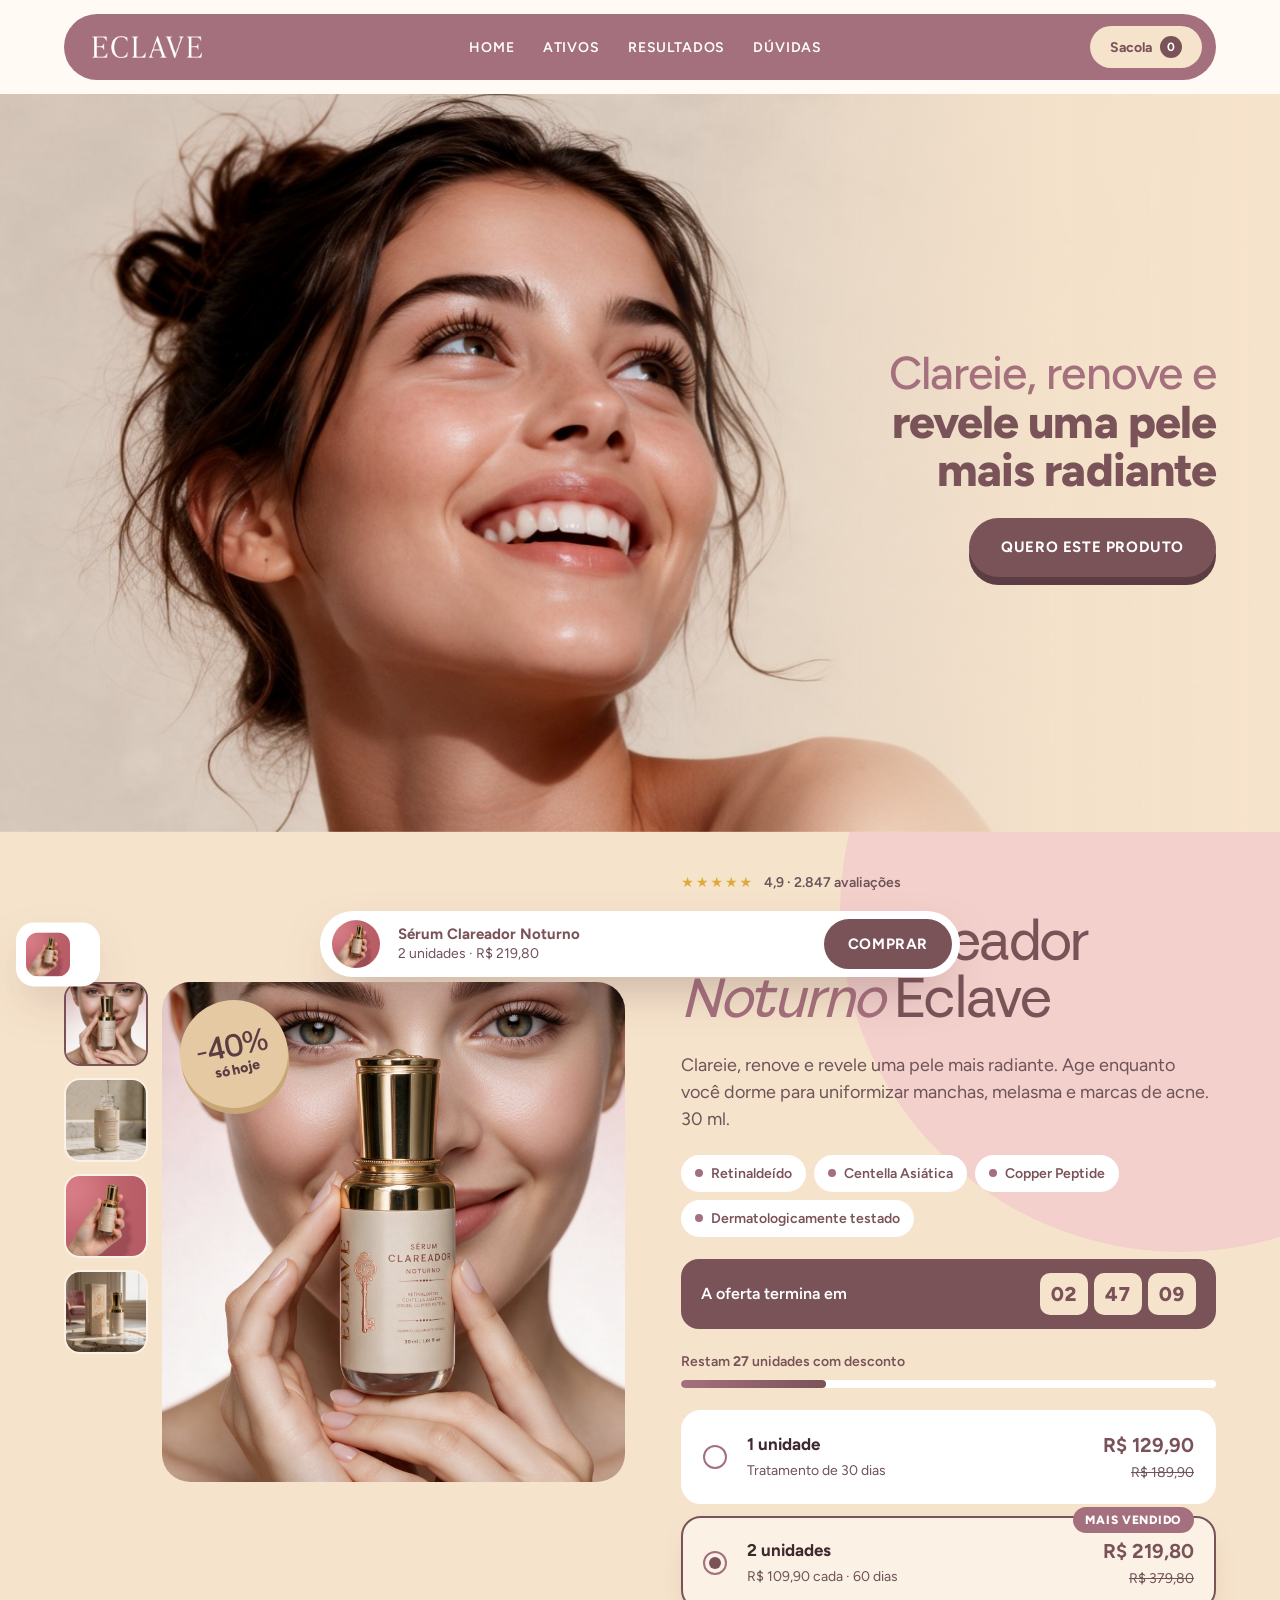
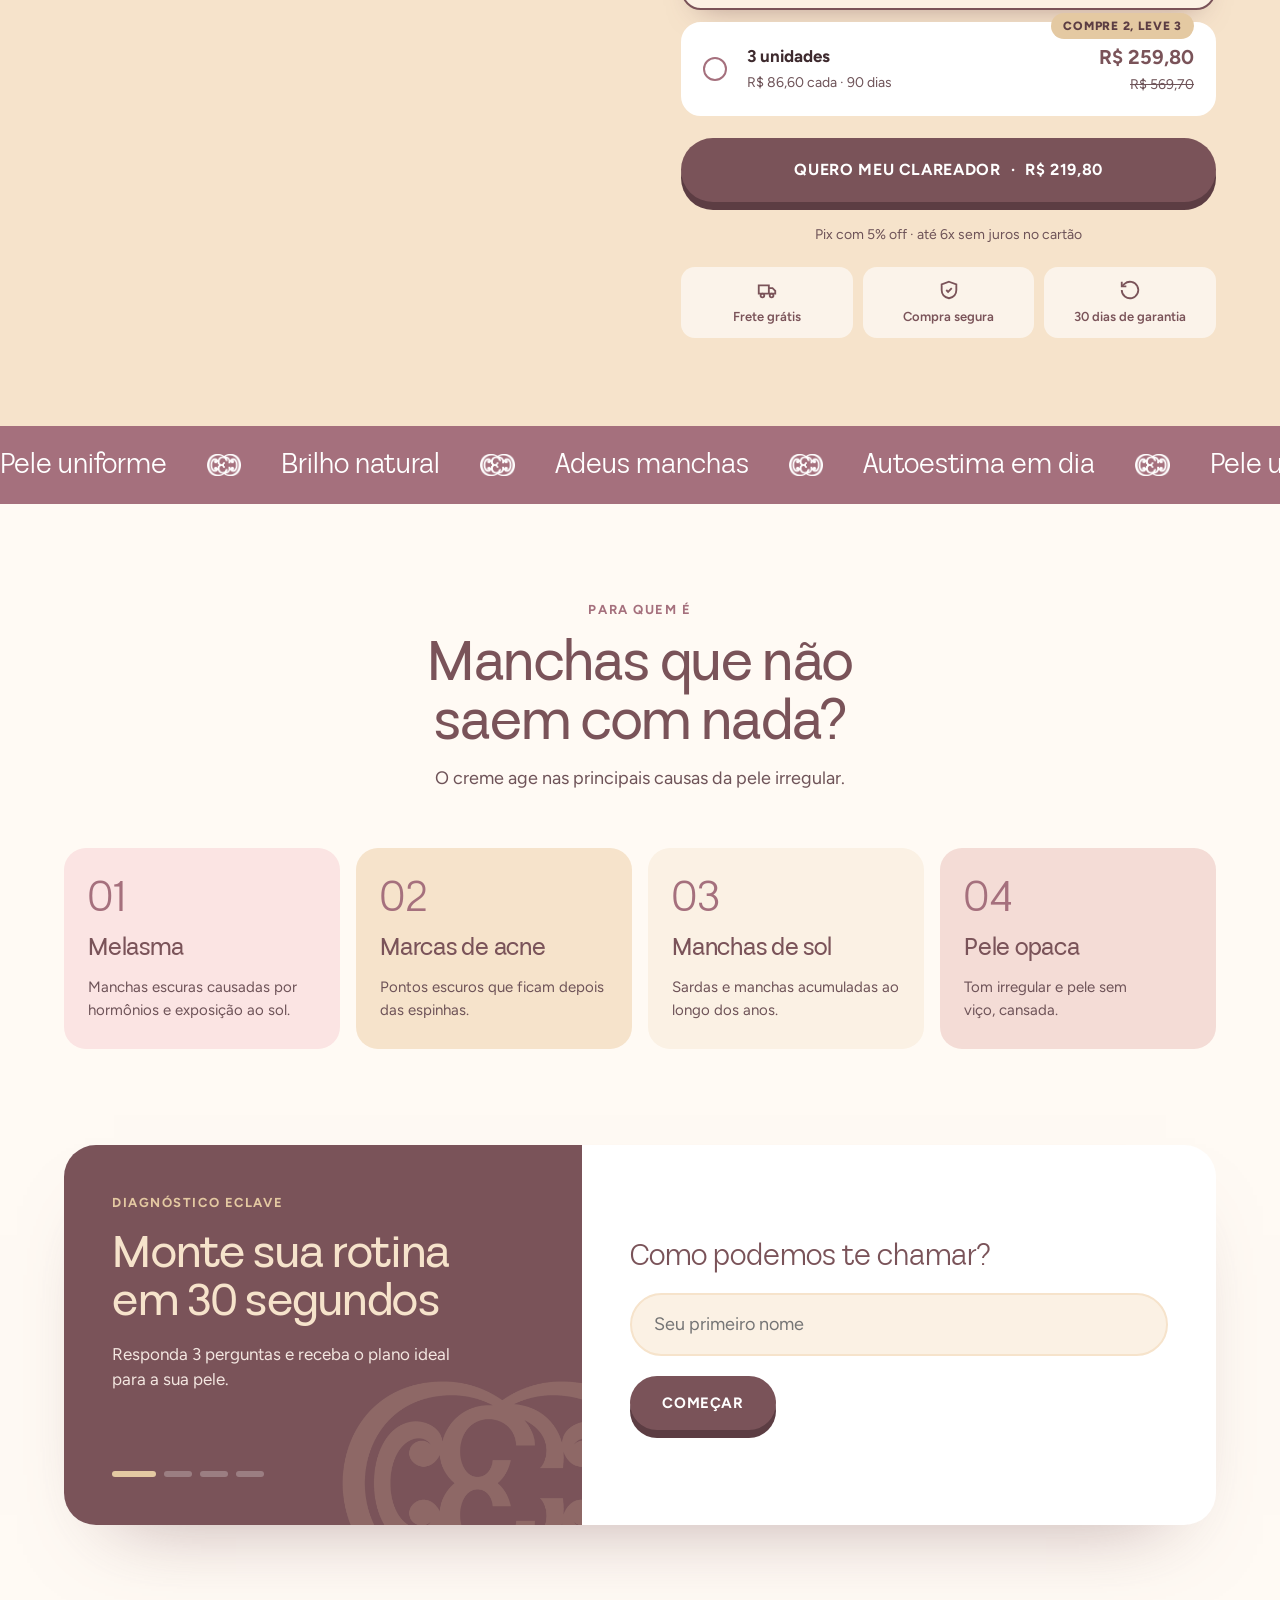
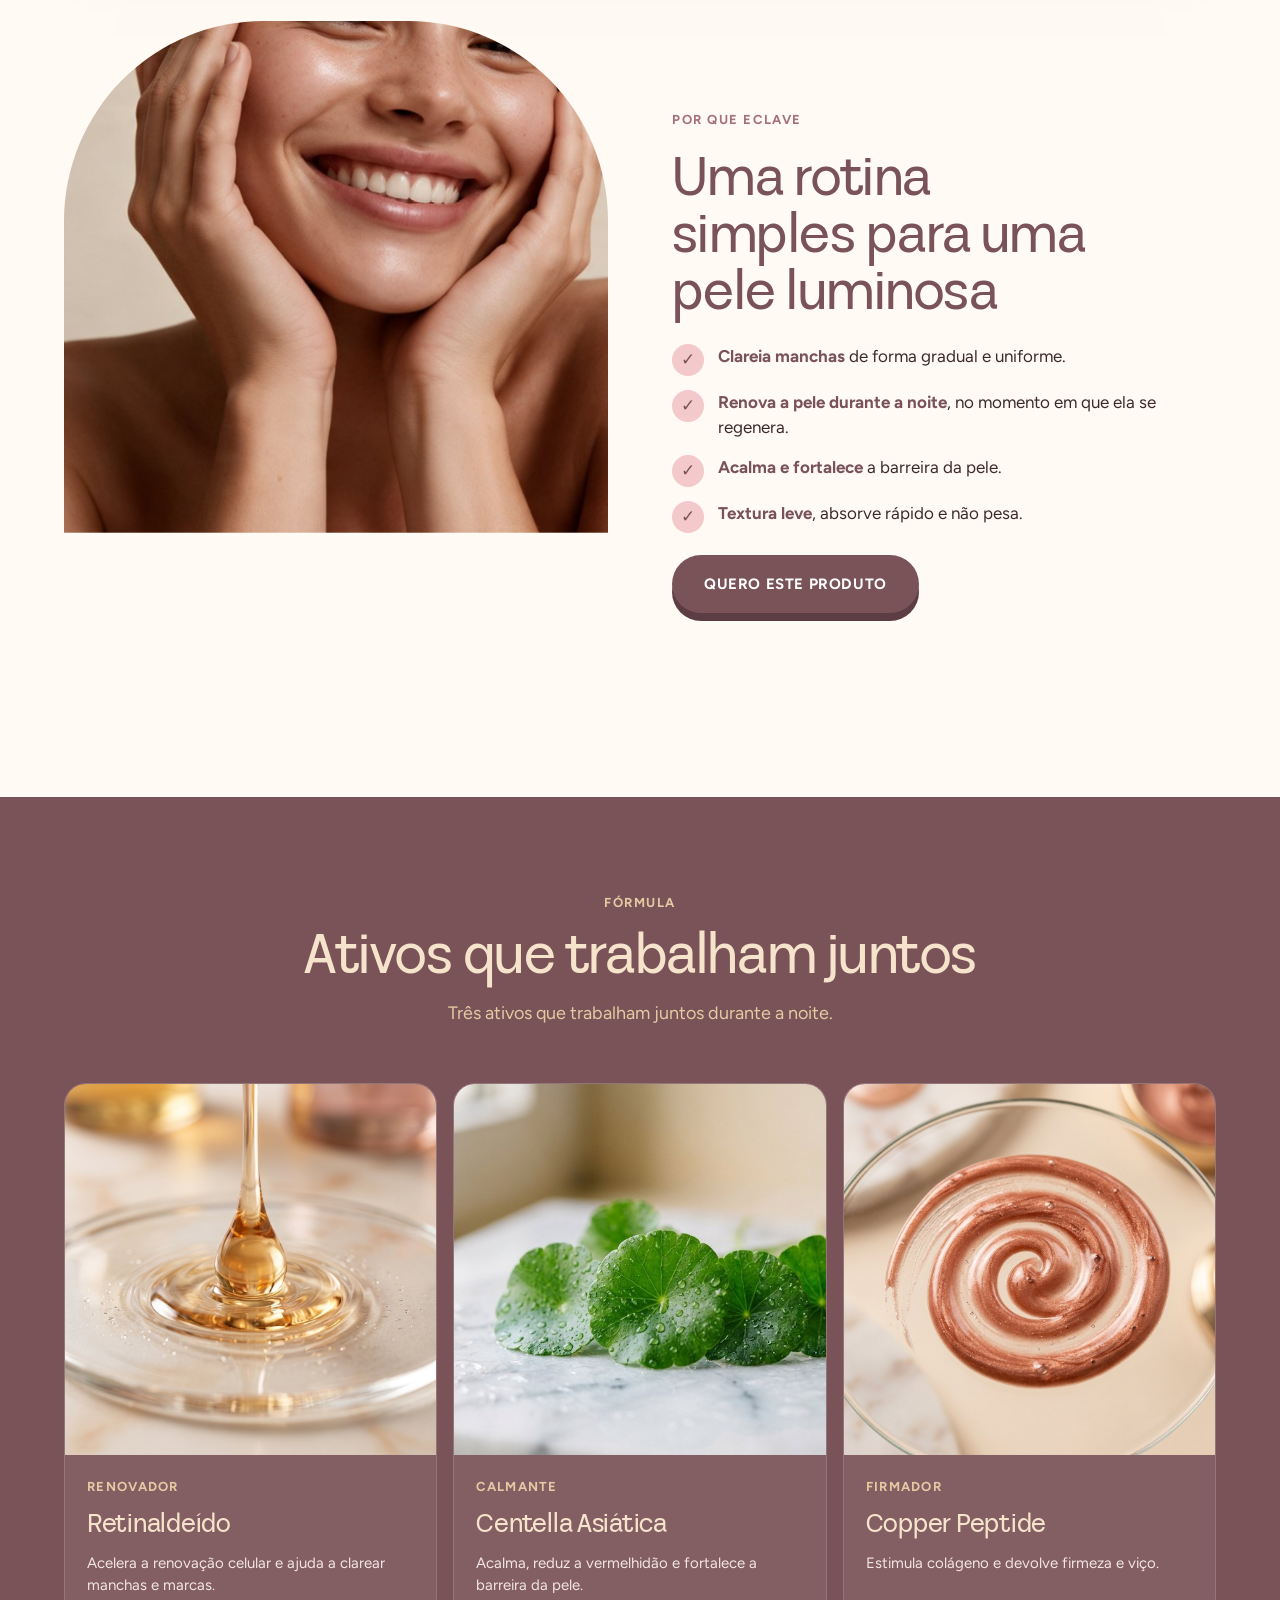
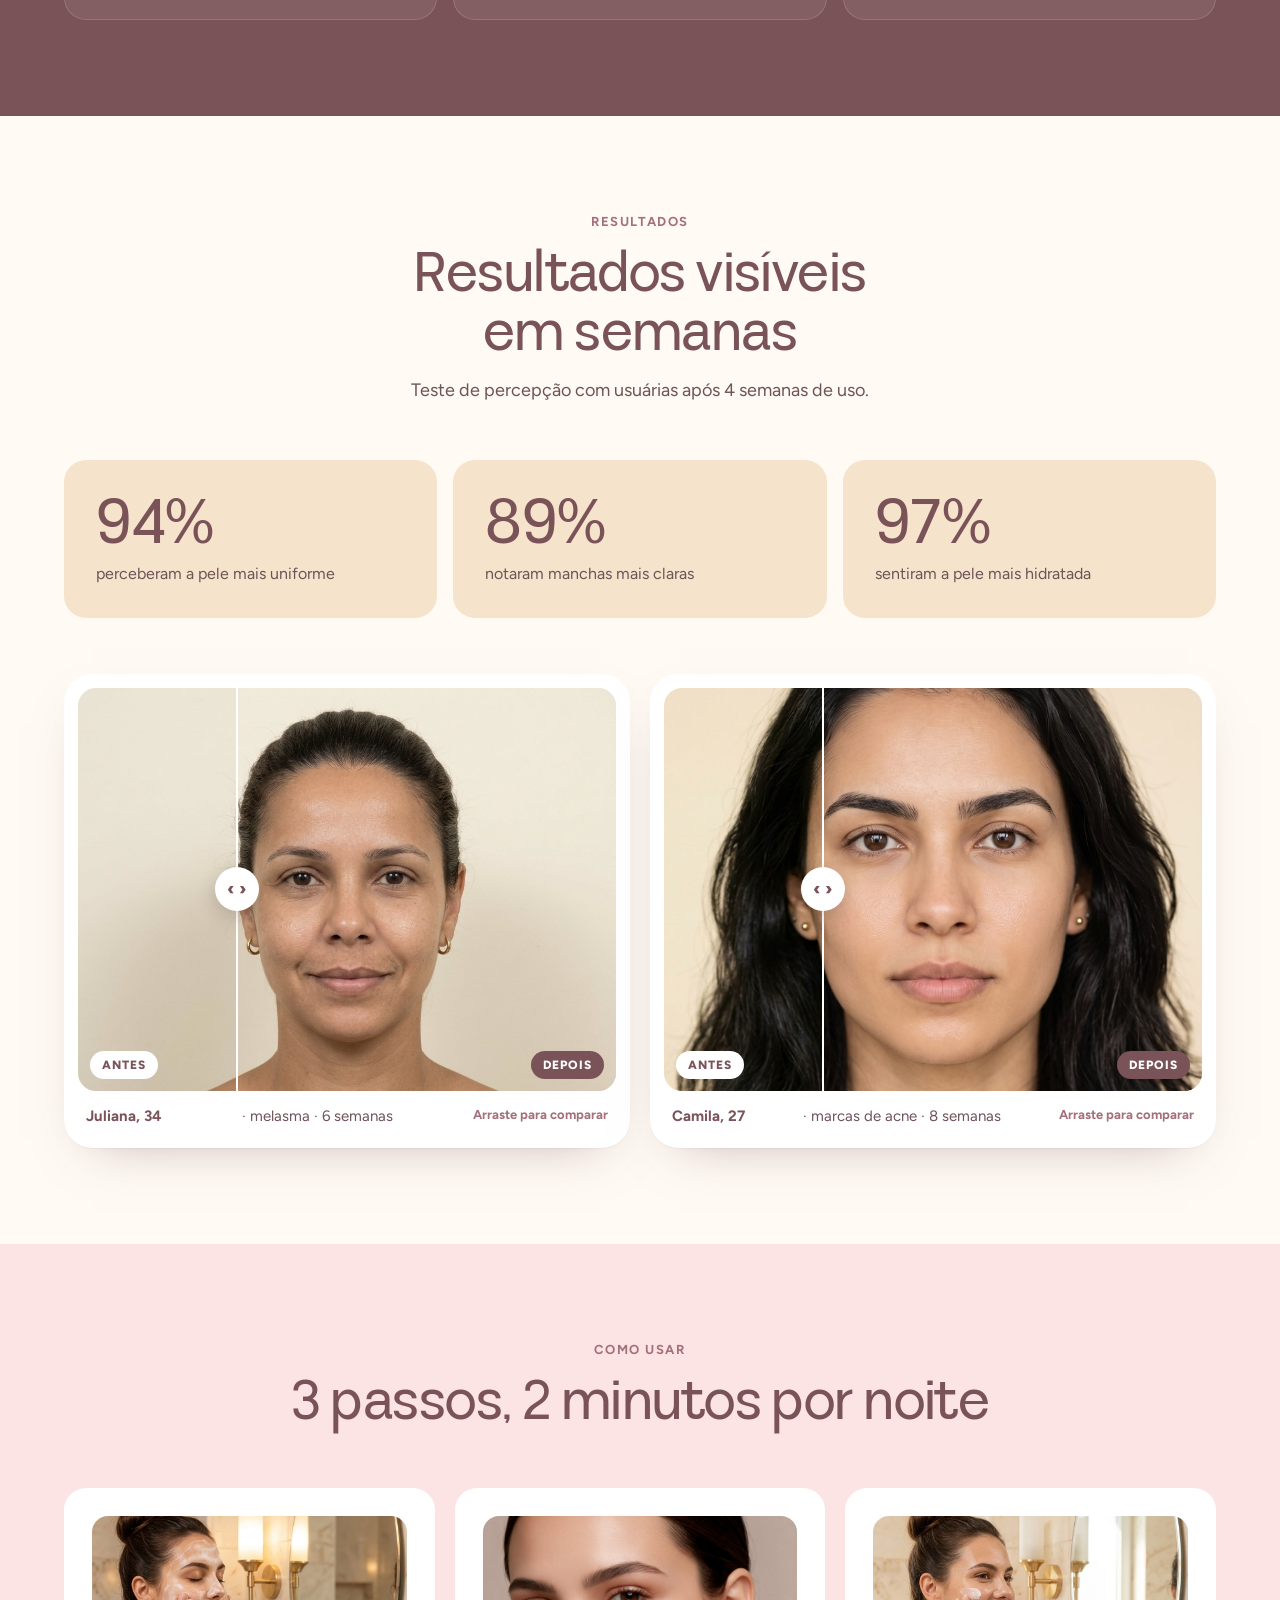
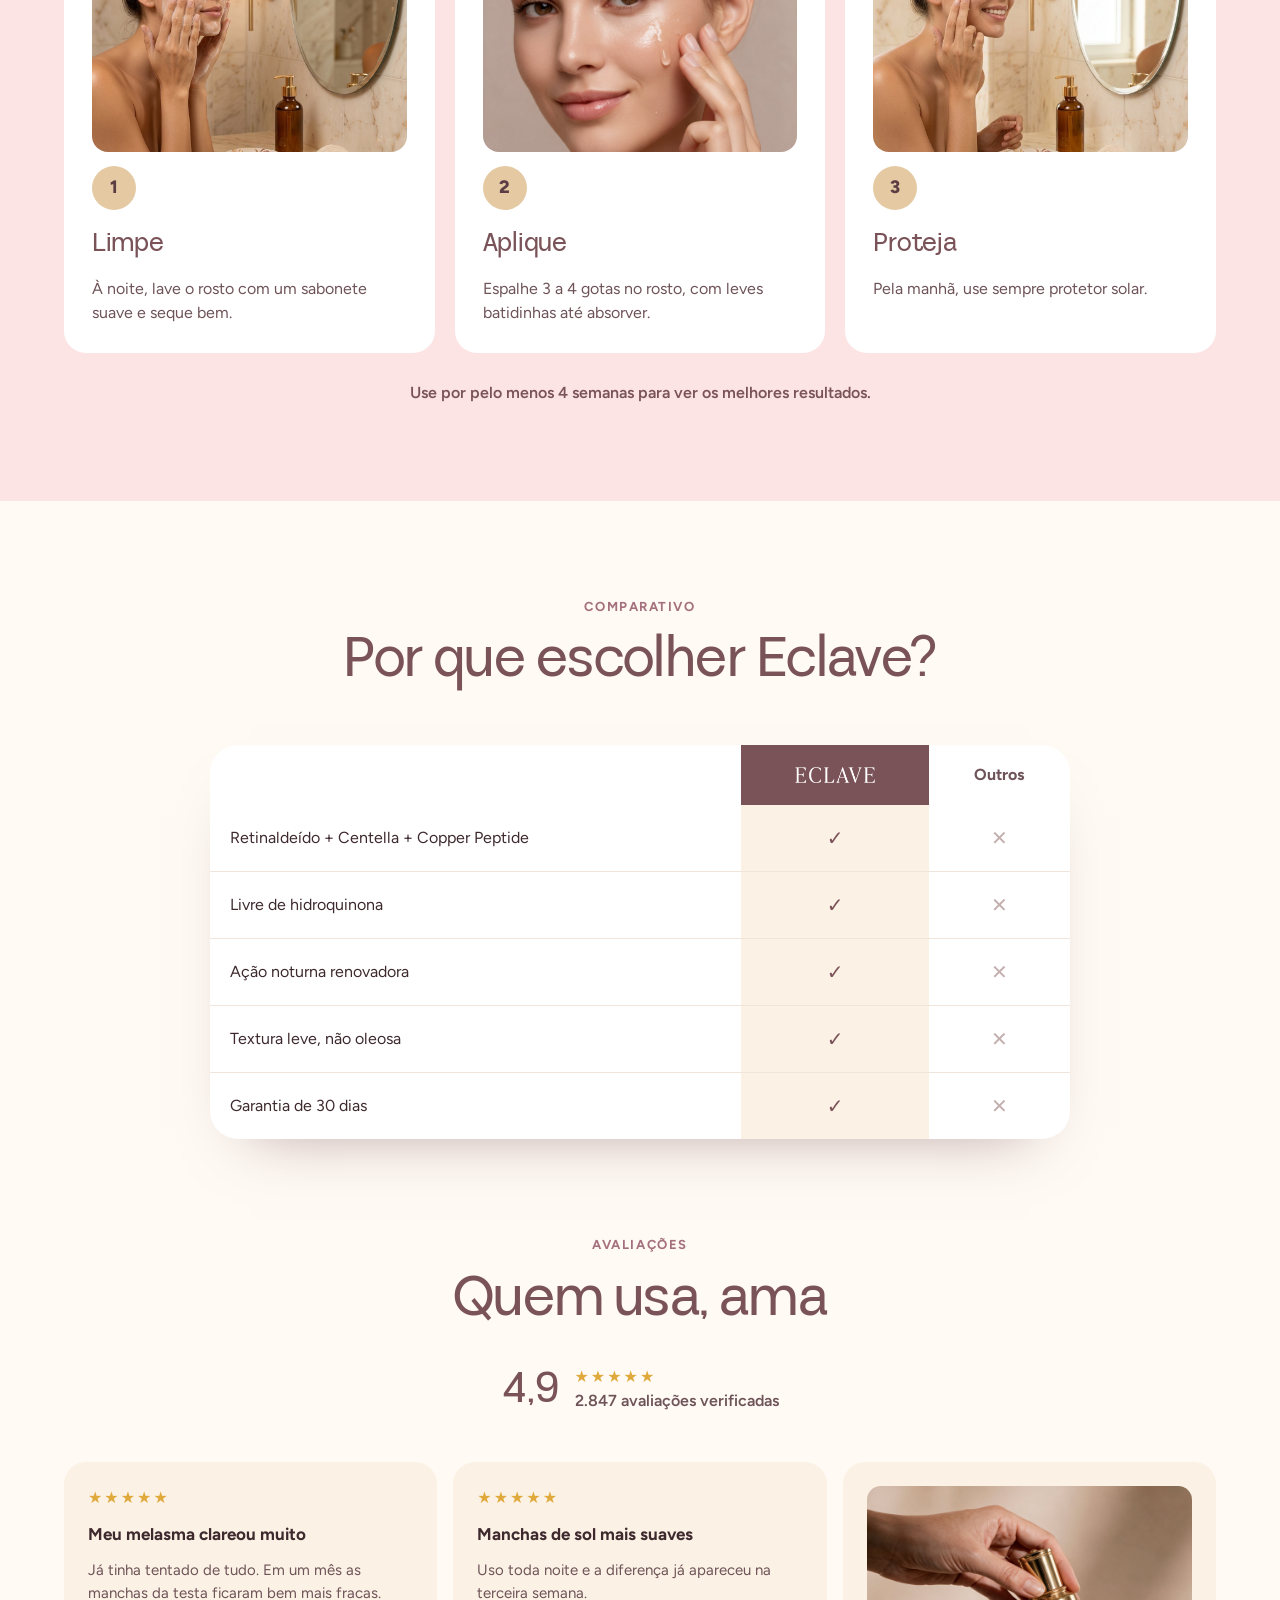
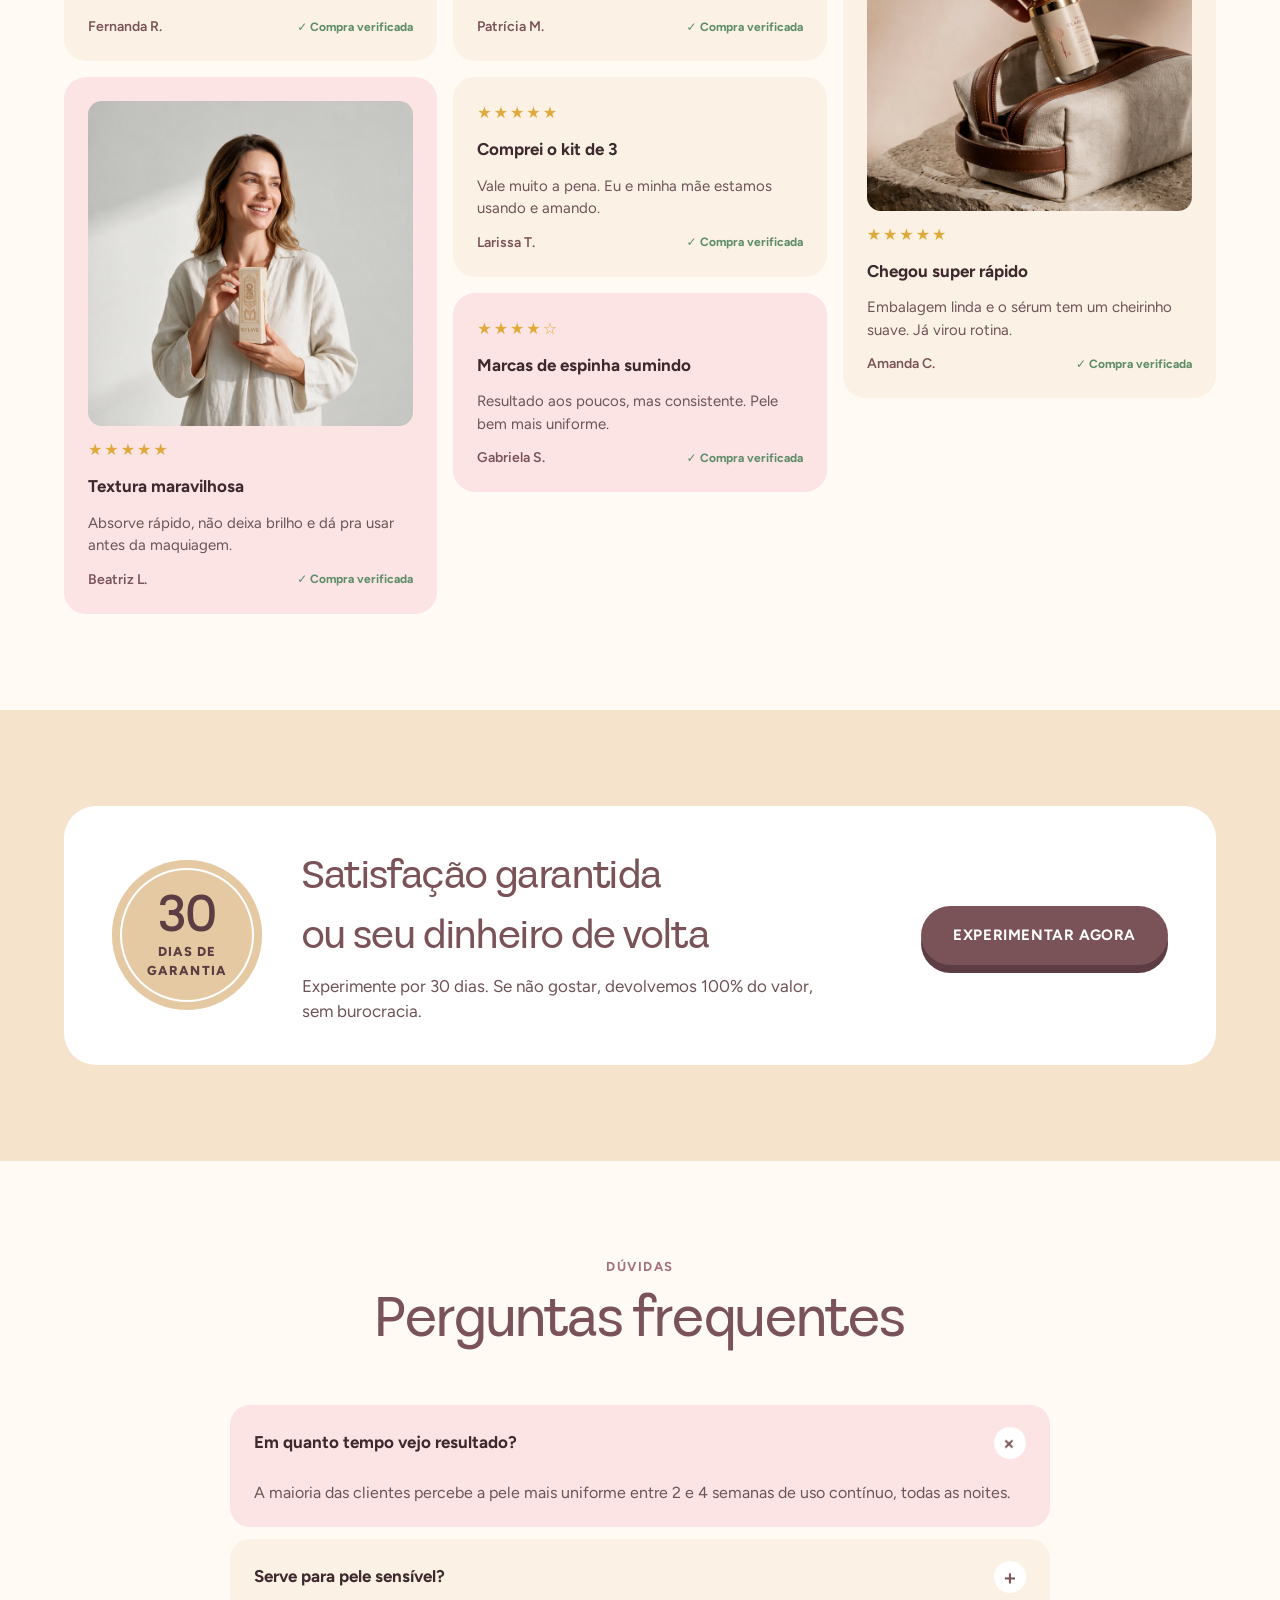
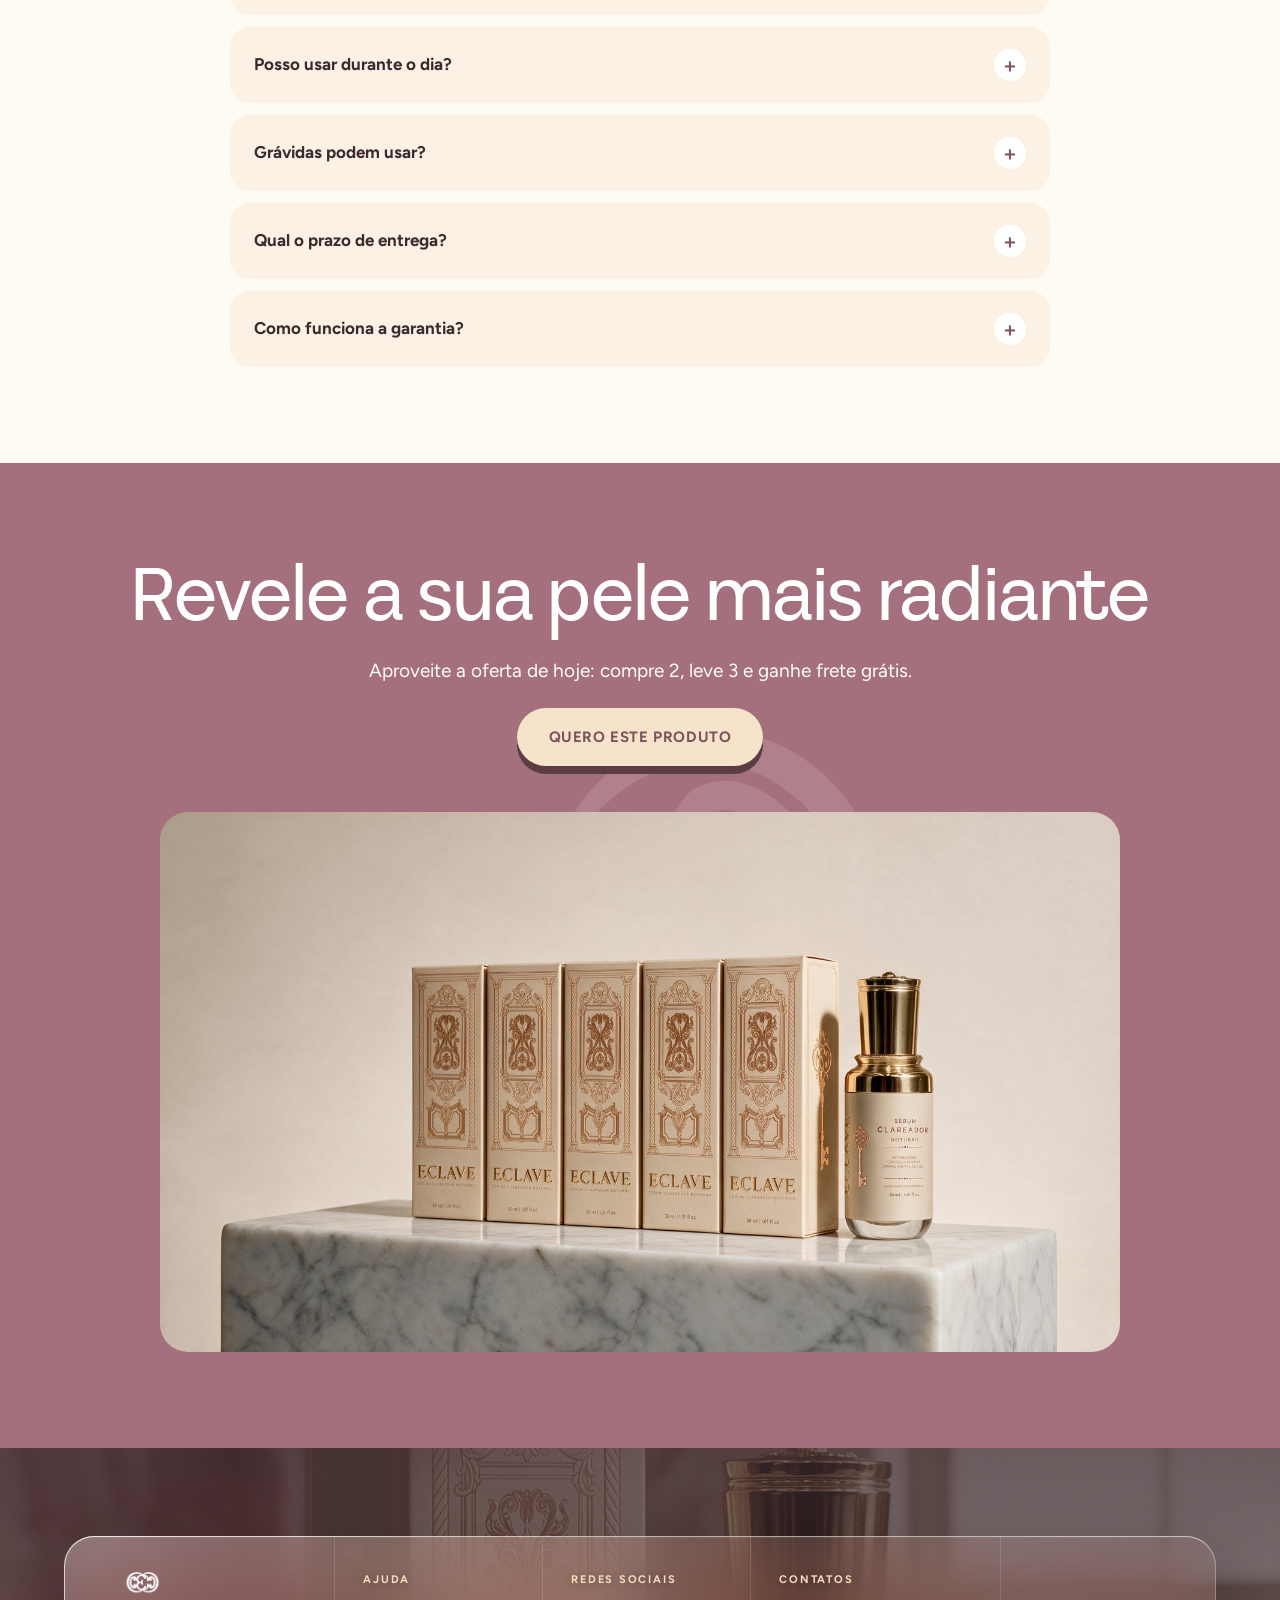
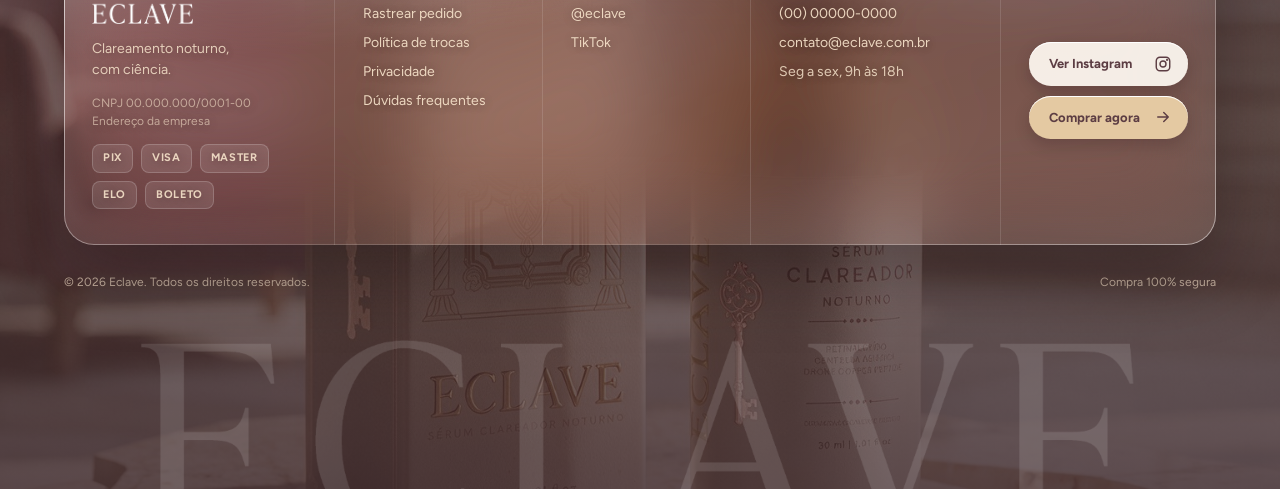
==== commit 7403d8eb: "Site Eclave v3: nova landing e novo upsell Landing: banner novo sem topbar, galeria e CTA reordenado" ====
--- a/index.html
+++ b/index.html
@@ -32,7 +32,14 @@
 .btn{display:inline-flex;align-items:center;justify-content:center;gap:10px;background:var(--mauve);color:#fff;font-weight:700;font-size:17px;padding:18px 32px;border-radius:999px;border:0;cursor:pointer;transition:transform .15s,background .15s;box-shadow:0 8px 0 var(--mauve-d)}
 .btn:hover{background:var(--rose);color:#fff;transform:translateY(2px);box-shadow:0 6px 0 var(--mauve-d)}
 .btn:active{transform:translateY(6px);box-shadow:0 2px 0 var(--mauve-d)}
+.btn{font-family:"Figtree",system-ui,sans-serif;letter-spacing:.04em;text-transform:uppercase;font-size:15px;position:relative;overflow:hidden;isolation:isolate}
+.btn::before{content:"";position:absolute;top:0;bottom:0;width:40%;left:-60%;z-index:-1;background:linear-gradient(100deg,transparent,rgba(228,201,162,.5),transparent);transform:skewX(-20deg);animation:btnShine 4s ease-in-out 1.5s infinite;pointer-events:none}
+@keyframes btnShine{0%{left:-60%}30%,100%{left:130%}}
 .btn.full{width:100%}
+#buy{min-height:64px;font-size:16px}
+#buy:not(:hover):not(:active){animation:btnBeat 2s ease-in-out 2s infinite}
+@keyframes btnBeat{0%,100%{transform:scale(1);box-shadow:0 8px 0 var(--mauve-d),0 0 0 0 rgba(122,83,89,.45)}40%{transform:scale(1.025);box-shadow:0 8px 0 var(--mauve-d),0 0 0 0 rgba(122,83,89,.45)}100%{box-shadow:0 8px 0 var(--mauve-d),0 0 0 16px rgba(122,83,89,0)}}
+@media (prefers-reduced-motion:reduce){.btn::before,#buy{animation:none!important}}
 .eyebrow{display:inline-flex;align-items:center;gap:8px;font-size:13px;font-weight:700;letter-spacing:.12em;text-transform:uppercase;color:var(--rose)}
 .sec{padding:96px 0}
 .sec-h{text-align:center;max-width:720px;margin:0 auto 56px;display:flex;flex-direction:column;gap:14px;align-items:center}
@@ -57,7 +64,20 @@
 
 /* banner */
 .banner{position:relative;background:var(--cream)}.banner .bg{position:relative;height:min(82vh,760px);min-height:520px}.banner .copy-b{position:absolute;inset:0;pointer-events:none;display:flex;align-items:center;justify-content:flex-end}.banner .copy-b .wrap{width:100%;display:flex;justify-content:flex-end}.banner .box-b{max-width:min(440px,30vw);display:flex;flex-direction:column;gap:24px;align-items:flex-end;text-align:right;pointer-events:auto}.banner h1{font-family:"Figtree",sans-serif;font-weight:500;font-size:clamp(34px,3.6vw,60px);line-height:1.05;color:var(--rose);letter-spacing:-.02em}.banner h1 b{font-weight:800;color:var(--mauve)}
-@media (max-width:1180px){.banner .bg{height:auto;min-height:0;aspect-ratio:16/9}.banner .copy-b{position:static;padding:32px 0 48px}.banner .copy-b .wrap{justify-content:flex-start}.banner .box-b{max-width:560px;align-items:flex-start;text-align:left}.banner h1{font-size:clamp(36px,6vw,56px)}}
+.banner .bimg{position:absolute;top:0;height:100%;width:118%;left:-20%;max-width:none;object-fit:cover;object-position:center 30%;display:block}
+.banner .bg::after{content:"";position:absolute;inset:0;background:linear-gradient(90deg,transparent 52%,rgba(246,227,203,.55) 68%,rgba(246,227,203,.9) 82%,var(--cream));pointer-events:none}
+.banner .box-b{max-width:min(420px,30vw)}
+@media (max-width:1180px){
+.banner .bg{height:auto;min-height:0;aspect-ratio:4/3;max-height:64svh}
+.banner .bg{background:#E4D5C5}.banner .bimg{top:0;left:0;right:auto;width:100%;height:100%;max-width:none;object-fit:cover;object-position:0% 30%;transform-origin:70% 50%}
+.banner .bg::after{display:none}
+.banner .copy-b{position:absolute;inset:auto 0 0 0;padding:0 0 clamp(22px,4vh,40px)}
+.banner .copy-b .wrap{justify-content:flex-start}
+.banner .box-b{max-width:42%;align-items:flex-start;text-align:left;gap:10px}
+.banner h1{font-size:clamp(28px,7.6vw,46px);line-height:1.02;text-wrap:balance}
+.banner .box-b .btn{display:none}
+}
+@media (max-width:480px){.banner .bg{aspect-ratio:4/3.1}.banner .box-b{max-width:44%}}
 /* product hero */
 .hero{background:var(--cream);padding:40px 0 88px;position:relative;overflow:hidden}
 .hero:before{content:"";position:absolute;width:680px;height:680px;border-radius:50%;background:var(--blush);right:-240px;top:-260px;opacity:.7}
@@ -101,7 +121,7 @@
 .pay{font-size:14px;color:var(--muted);text-align:center}
 
 /* marquee */
-.band{background:var(--rose);color:#fff;overflow:hidden;white-space:nowrap;transform:rotate(-1.5deg);margin:-24px -20px 0;position:relative;z-index:2}
+.band{background:var(--rose);color:#fff;overflow:hidden;white-space:nowrap;position:relative;z-index:2}
 .band .track{display:inline-flex;gap:40px;padding:18px 0;animation:mq 30s linear infinite;font-family:"Serotiva",serif;font-size:28px}
 .band .track span{display:inline-flex;gap:40px;align-items:center}
 .band img{height:22px;filter:brightness(0) invert(1)}
@@ -209,12 +229,28 @@
 .final p{font-size:19px;color:#fff;max-width:560px}.final .kit{width:100%;max-width:960px;aspect-ratio:16/9;margin-top:24px;border-radius:28px;overflow:hidden}
 .final .btn{background:var(--cream);color:var(--mauve);box-shadow:0 8px 0 var(--mauve-d)}
 .final .btn:hover{background:#fff}
-footer{background:var(--mauve-d);color:var(--cream);padding:56px 0 32px}
-.foot{display:flex;justify-content:space-between;gap:32px;flex-wrap:wrap;align-items:flex-start}
-.foot img{height:26px;filter:brightness(0) invert(1);opacity:.9}
-.foot ul{list-style:none;display:flex;gap:28px;flex-wrap:wrap}
-.foot a{color:var(--cream)}.foot a:hover{color:var(--gold)}
-.copy{margin-top:40px;padding-top:20px;border-top:1px solid rgba(255,255,255,.15);font-size:13px;color:var(--gold)}
+footer{position:relative;background:var(--ink);color:var(--cream);padding:88px 0 0;overflow:hidden}
+footer .ft-bg{position:absolute;inset:0;z-index:0;background:url("assets/img/caixa-frasco.jpg") center/cover;opacity:.55;filter:saturate(.85)}
+footer::after{content:"";position:absolute;inset:0;z-index:0;background:linear-gradient(180deg,rgba(62,42,46,.55),rgba(62,42,46,.25) 45%,rgba(62,42,46,.7));pointer-events:none}
+footer .wrap{position:relative;z-index:2}
+.ft-card{position:relative;isolation:isolate;display:grid;grid-template-columns:1.3fr 1fr 1fr 1.2fr auto;border-radius:30px;background:linear-gradient(160deg,rgba(255,244,236,.20),rgba(255,236,226,.07) 55%,rgba(255,244,236,.12));-webkit-backdrop-filter:blur(40px) saturate(1.8) brightness(1.05);backdrop-filter:blur(40px) saturate(1.8) brightness(1.05);text-shadow:0 1px 10px rgba(30,15,20,.3);box-shadow:inset 0 1px 1px rgba(255,255,255,.55),inset 0 -1px 1px rgba(255,255,255,.12),0 30px 70px rgba(20,8,12,.35)}
+.ft-card::before{content:"";position:absolute;inset:0;border-radius:inherit;padding:1px;background:linear-gradient(135deg,rgba(255,255,255,.7),rgba(255,255,255,.08) 35%,rgba(255,255,255,.04) 65%,rgba(255,255,255,.45));-webkit-mask:linear-gradient(#000 0 0) content-box,linear-gradient(#000 0 0);-webkit-mask-composite:xor;mask-composite:exclude;pointer-events:none;z-index:3}
+.ft-card::after{content:"";position:absolute;inset:0;border-radius:inherit;background:radial-gradient(120% 80% at 0% 0%,rgba(255,255,255,.16),transparent 50%);pointer-events:none;z-index:0}
+.ft-card>div{position:relative;z-index:1;padding:36px 28px}.ft-card>div+div{border-left:1px solid rgba(255,255,255,.12)}
+.ft-card .wm{height:52px;margin-bottom:14px;display:block}
+.ft-card h5{font-size:11px;font-weight:700;letter-spacing:.16em;text-transform:uppercase;color:#F3DDBE;margin-bottom:14px}
+.ft-card p,.ft-card li{font-size:14px;color:rgba(246,227,203,.85);list-style:none}.ft-card li+li{margin-top:8px}
+.ft-card a{color:rgba(246,227,203,.92)}.ft-card a:hover{color:#fff}
+.ft-card small{display:block;margin-top:14px;font-size:12px;color:rgba(246,227,203,.6);line-height:1.5}
+.ft-btns{display:flex;flex-direction:column;gap:10px;justify-content:center}
+.ft-btns a{text-shadow:none;display:flex;align-items:center;justify-content:space-between;gap:14px;padding:12px 16px 12px 20px;border-radius:999px;font-size:13px;font-weight:700;background:rgba(255,250,244,.92);color:var(--mauve-d);box-shadow:inset 0 1px 0 #fff,0 6px 16px rgba(20,8,12,.18);transition:transform .2s}
+.ft-btns a:hover{transform:translateY(-2px);color:var(--mauve-d)}.ft-btns a+a{background:var(--gold)}
+.ft-btns svg{width:18px;height:18px;fill:none;stroke:currentColor;stroke-width:1.9;stroke-linecap:round;stroke-linejoin:round}
+.ft-pay{display:flex;flex-wrap:wrap;gap:8px;margin-top:14px}.ft-pay span{font-size:11px;font-weight:700;letter-spacing:.06em;padding:5px 10px;border-radius:8px;background:rgba(255,255,255,.1);border:1px solid rgba(255,255,255,.18);color:rgba(246,227,203,.9)}
+.ft-copy{display:flex;justify-content:space-between;gap:12px;flex-wrap:wrap;margin-top:28px;font-size:12px;color:rgba(246,227,203,.7)}
+.ft-giant{position:relative;z-index:1;display:block;width:min(1000px,110%);margin:48px auto -4%;opacity:.12;filter:brightness(0) invert(1)}
+@media (max-width:980px){.ft-card{grid-template-columns:1fr 1fr}.ft-card>div:nth-child(odd){border-left:0}.ft-card>div:nth-child(n+3){border-top:1px solid rgba(255,255,255,.12)}.ft-btns{grid-column:1/-1;flex-direction:row!important}.ft-btns a{flex:1}}
+@media (max-width:600px){.ft-card{grid-template-columns:1fr}.ft-card>div{padding:24px;border-left:0!important}.ft-card>div+div{border-top:1px solid rgba(255,255,255,.12)}.ft-btns{flex-direction:column!important}}
 
 /* sticky buy */
 .sticky{position:fixed;left:50%;bottom:16px;transform:translate(-50%,140%);z-index:40;display:flex;align-items:center;gap:18px;background:#fff;border-radius:999px;padding:8px 8px 8px 12px;box-shadow:0 20px 50px -20px rgba(92,61,67,.55);transition:transform .3s;width:min(640px,calc(100% - 24px))}
@@ -231,7 +267,7 @@
 header{transition:padding .25s}header.sm{padding:8px 0}header.sm .nav{padding-top:8px;padding-bottom:8px}
 .nav .cart{transition:transform .2s}.nav .cart.bump{animation:bump .5s}
 @keyframes bump{30%{transform:scale(1.18)}60%{transform:scale(.95)}}
-.banner .bg img.slot{animation:kb 16s cubic-bezier(.2,.7,.2,1) both}
+.banner .bg .bimg{animation:kb 16s cubic-bezier(.2,.7,.2,1) both}
 @keyframes kb{from{transform:scale(1.1)}to{transform:scale(1)}}
 .banner .bg{overflow:hidden}
 .banner h1,.banner .box-b .btn{animation:up .9s cubic-bezier(.2,.8,.2,1) both}.banner .box-b .btn{animation-delay:.25s}
@@ -307,29 +343,29 @@
 .trust{grid-template-columns:repeat(3,minmax(0,1fr))}
 .cmp th,.cmp td{padding:14px 10px;font-size:14px}
 .timer{flex-direction:column;align-items:flex-start}.q-opts{grid-template-columns:minmax(0,1fr)}.toast{display:none}
+#buy~*{order:3}.info .pills{order:2}.info .timer{order:2}#buy{order:1}#buy~.pay{order:1}
 }
 </style>
 </head>
 <body>
-<div class="topbar"><div class="track" id="topTrack"><span>✦ Frete grátis para todo o Brasil</span><span>✦ Compre 2, leve 3 — só hoje</span><span>✦ Garantia de 30 dias ou seu dinheiro de volta</span><span>✦ Até 6x sem juros</span></div></div>
 <div class="progress" id="progress"></div>
 <header><div class="wrap"><nav class="nav"><img src="assets/eclave-wordmark.png" alt="Eclave"><ul><li><a href="#produto">Home</a></li><li><a href="#ativos">Ativos</a></li><li><a href="#resultados">Resultados</a></li><li><a href="#faq">Dúvidas</a></li></ul><a class="cart" id="cart" href="#produto">Sacola <b id="cartN">0</b></a></nav></div></header>
 
-<section class="banner" data-screen-label="01 Banner"><div class="bg"><img class="slot" id="hero-banner" src="assets/img/hero-sorriso.jpg" alt="Mulher sorrindo com pele uniforme" fetchpriority="high"></div><div class="copy-b"><div class="wrap"><div class="box-b"><h1>Clareie, renove e <b>revele uma pele mais radiante</b></h1><a class="btn" href="#produto">Quero este produto</a></div></div></div></section>
+<section class="banner" data-screen-label="01 Banner"><div class="bg"><img class="bimg" fetchpriority="high" src="assets/img/hero-sorriso.jpg" alt="Mulher sorrindo com pele iluminada"></div><div class="copy-b"><div class="wrap"><div class="box-b"><h1>Clareie, renove e <b>revele uma pele mais radiante</b></h1><a class="btn" href="#produto">Quero este produto</a></div></div></div></section>
 <section class="hero" id="produto" data-screen-label="02 Produto">
 <div class="wrap hero-grid">
 <div class="gallery">
 <div class="thumbs" id="thumbs">
-<div class="thumb on" data-i="0"><img class="slot" id="thumb-1" src="assets/img/serum-mao-rosa.jpg" alt="Sérum Eclave na mão" loading="lazy" decoding="async"></div>
+<div class="thumb on" data-i="0"><img class="slot" id="thumb-1" src="assets/img/serum-rosto.jpg" alt="Modelo segurando o Sérum Eclave" loading="lazy" decoding="async"></div>
 <div class="thumb" data-i="1"><img class="slot" id="thumb-2" src="assets/img/serum-textura.jpg" alt="Textura do sérum" loading="lazy" decoding="async"></div>
-<div class="thumb" data-i="2"><img class="slot" id="thumb-3" src="assets/img/serum-rosto.jpg" alt="Aplicação do sérum no rosto" loading="lazy" decoding="async"></div>
+<div class="thumb" data-i="2"><img class="slot" id="thumb-3" src="assets/img/serum-mao-rosa.jpg" alt="Sérum Eclave na mão" loading="lazy" decoding="async"></div>
 <div class="thumb" data-i="3"><img class="slot" id="thumb-4" src="assets/img/caixa-frasco.jpg" alt="Caixa e frasco do Sérum Eclave" loading="lazy" decoding="async"></div>
 </div>
 <div class="main-img" id="mainImg">
 <div class="sticker"><div><big>-40%</big>só hoje</div></div>
-<div class="pane on"><img class="slot" id="prod-1" src="assets/img/serum-mao-rosa.jpg" alt="Sérum Clareador Noturno Eclave na mão" loading="lazy" decoding="async"></div>
+<div class="pane on"><img class="slot" id="prod-1" src="assets/img/serum-rosto.jpg" alt="Modelo segurando o Sérum Clareador Noturno Eclave" loading="lazy" decoding="async"></div>
 <div class="pane"><img class="slot" id="prod-2" src="assets/img/serum-textura.jpg" alt="Textura do sérum clareador" loading="lazy" decoding="async"></div>
-<div class="pane"><img class="slot" id="prod-3" src="assets/img/serum-rosto.jpg" alt="Sérum aplicado no rosto" loading="lazy" decoding="async"></div>
+<div class="pane"><img class="slot" id="prod-3" src="assets/img/serum-mao-rosa.jpg" alt="Sérum Eclave na mão" loading="lazy" decoding="async"></div>
 <div class="pane"><img class="slot" id="prod-4" src="assets/img/caixa-frasco.jpg" alt="Caixa e frasco do Sérum Clareador Noturno" loading="lazy" decoding="async"></div>
 </div>
 </div>
@@ -346,7 +382,7 @@
 <div class="bundle" data-q="3" data-p="259,80" data-o="569,70"><span class="tag g">Compre 2, leve 3</span><span class="dot"></span><div><h4>3 unidades</h4><small>R$ 86,60 cada · 90 dias</small></div><div class="pr"><b>R$ 259,80</b><s>R$ 569,70</s></div></div>
 </div>
 <div class="plan-note" id="planNote" hidden></div>
-<button class="btn full" id="buy" data-next="upsell.html"><span id="buyL">Quero meu clareador</span> · <span id="buyP">R$ 219,80</span></button>
+<button class="btn full" id="buy"><span id="buyL">Quero meu clareador</span> · <span id="buyP">R$ 219,80</span></button>
 <p class="pay">Pix com 5% off · até 6x sem juros no cartão</p>
 <div class="trust">
 <div><svg width="22" height="22" viewBox="0 0 24 24" fill="none" stroke="currentColor" stroke-width="2"><path d="M3 7h11v9H3zM14 10h4l3 3v3h-7z"></path><circle cx="7" cy="18" r="2"></circle><circle cx="17" cy="18" r="2"></circle></svg>Frete grátis</div>
@@ -501,16 +537,22 @@
 </div>
 </section>
 
-<footer><div class="wrap">
-<div class="foot"><img src="assets/eclave-wordmark.png" alt="Eclave"><ul><li><a href="#">Política de trocas</a></li><li><a href="#">Privacidade</a></li><li><a href="#">Rastrear pedido</a></li><li><a href="#">Contato</a></li></ul></div>
-<p class="copy">© 2026 Eclave. Todos os direitos reservados.</p>
-</div></footer>
+<footer data-screen-label="Footer"><div class="ft-bg"></div><div class="wrap">
+<div class="ft-card">
+<div><img class="wm" src="assets/eclave-logo-vertical-white.png" alt="Eclave"><p>Clareamento noturno, com ciência.</p><small>CNPJ 00.000.000/0001-00<br>Endereço da empresa</small><div class="ft-pay"><span>PIX</span><span>VISA</span><span>MASTER</span><span>ELO</span><span>BOLETO</span></div></div>
+<div><h5>Ajuda</h5><ul><li><a href="#">Rastrear pedido</a></li><li><a href="#">Política de trocas</a></li><li><a href="#">Privacidade</a></li><li><a href="#faq">Dúvidas frequentes</a></li></ul></div>
+<div><h5>Redes sociais</h5><ul><li><a href="#">@eclave</a></li><li><a href="#">TikTok</a></li></ul></div>
+<div><h5>Contatos</h5><ul><li><a href="#">(00) 00000-0000</a></li><li><a href="#">contato@eclave.com.br</a></li><li>Seg a sex, 9h às 18h</li></ul></div>
+<div class="ft-btns"><a href="#">Ver Instagram<svg viewBox="0 0 24 24"><rect x="3" y="3" width="18" height="18" rx="5"></rect><circle cx="12" cy="12" r="4"></circle><circle cx="17.5" cy="6.5" r=".6"></circle></svg></a><a href="#produto">Comprar agora<svg viewBox="0 0 24 24"><path d="M5 12h14M13 6l6 6-6 6"></path></svg></a></div>
+</div>
+<div class="ft-copy"><span>© 2026 Eclave. Todos os direitos reservados.</span><span>Compra 100% segura</span></div>
+</div><img class="ft-giant" src="assets/eclave-wordmark.png" alt=""></footer>
 
 <div class="toast" id="toast"><div class="tth"><img class="slot" id="toast-thumb" src="assets/img/serum-mao-rosa.jpg" alt="" loading="lazy" decoding="async"></div><div><b id="toastN"></b><span id="toastT"></span></div></div>
 <div class="sticky" id="sticky"><div class="th"><img class="slot" id="sticky-thumb" src="assets/img/serum-mao-rosa.jpg" alt="" loading="lazy" decoding="async"></div><div class="tx"><b>Sérum Clareador Noturno</b><span id="stP">2 unidades · R$ 219,80</span></div><a class="btn" href="#produto" id="stBtn">Comprar</a></div>
 
 <script>
-['topTrack','bandTrack'].forEach(id=>{const t=document.getElementById(id);t.innerHTML+=t.innerHTML;});
+['bandTrack'].forEach(id=>{const t=document.getElementById(id);t.innerHTML+=t.innerHTML;});
 document.querySelectorAll('#thumbs .thumb').forEach(th=>th.addEventListener('click',()=>{const i=+th.dataset.i;document.querySelectorAll('#thumbs .thumb').forEach((x,j)=>x.classList.toggle('on',j===i));document.querySelectorAll('#mainImg .pane').forEach((x,j)=>x.classList.toggle('on',j===i));}));
 const setB=b=>{document.querySelectorAll('.bundle').forEach(x=>x.classList.toggle('on',x===b));const q=b.dataset.q,p='R$ '+b.dataset.p;document.getElementById('buyP').textContent=p;document.getElementById('stP').textContent=q+(q==='1'?' unidade':' unidades')+' · '+p;};
 document.querySelectorAll('.bundle').forEach(b=>b.addEventListener('click',()=>setB(b)));
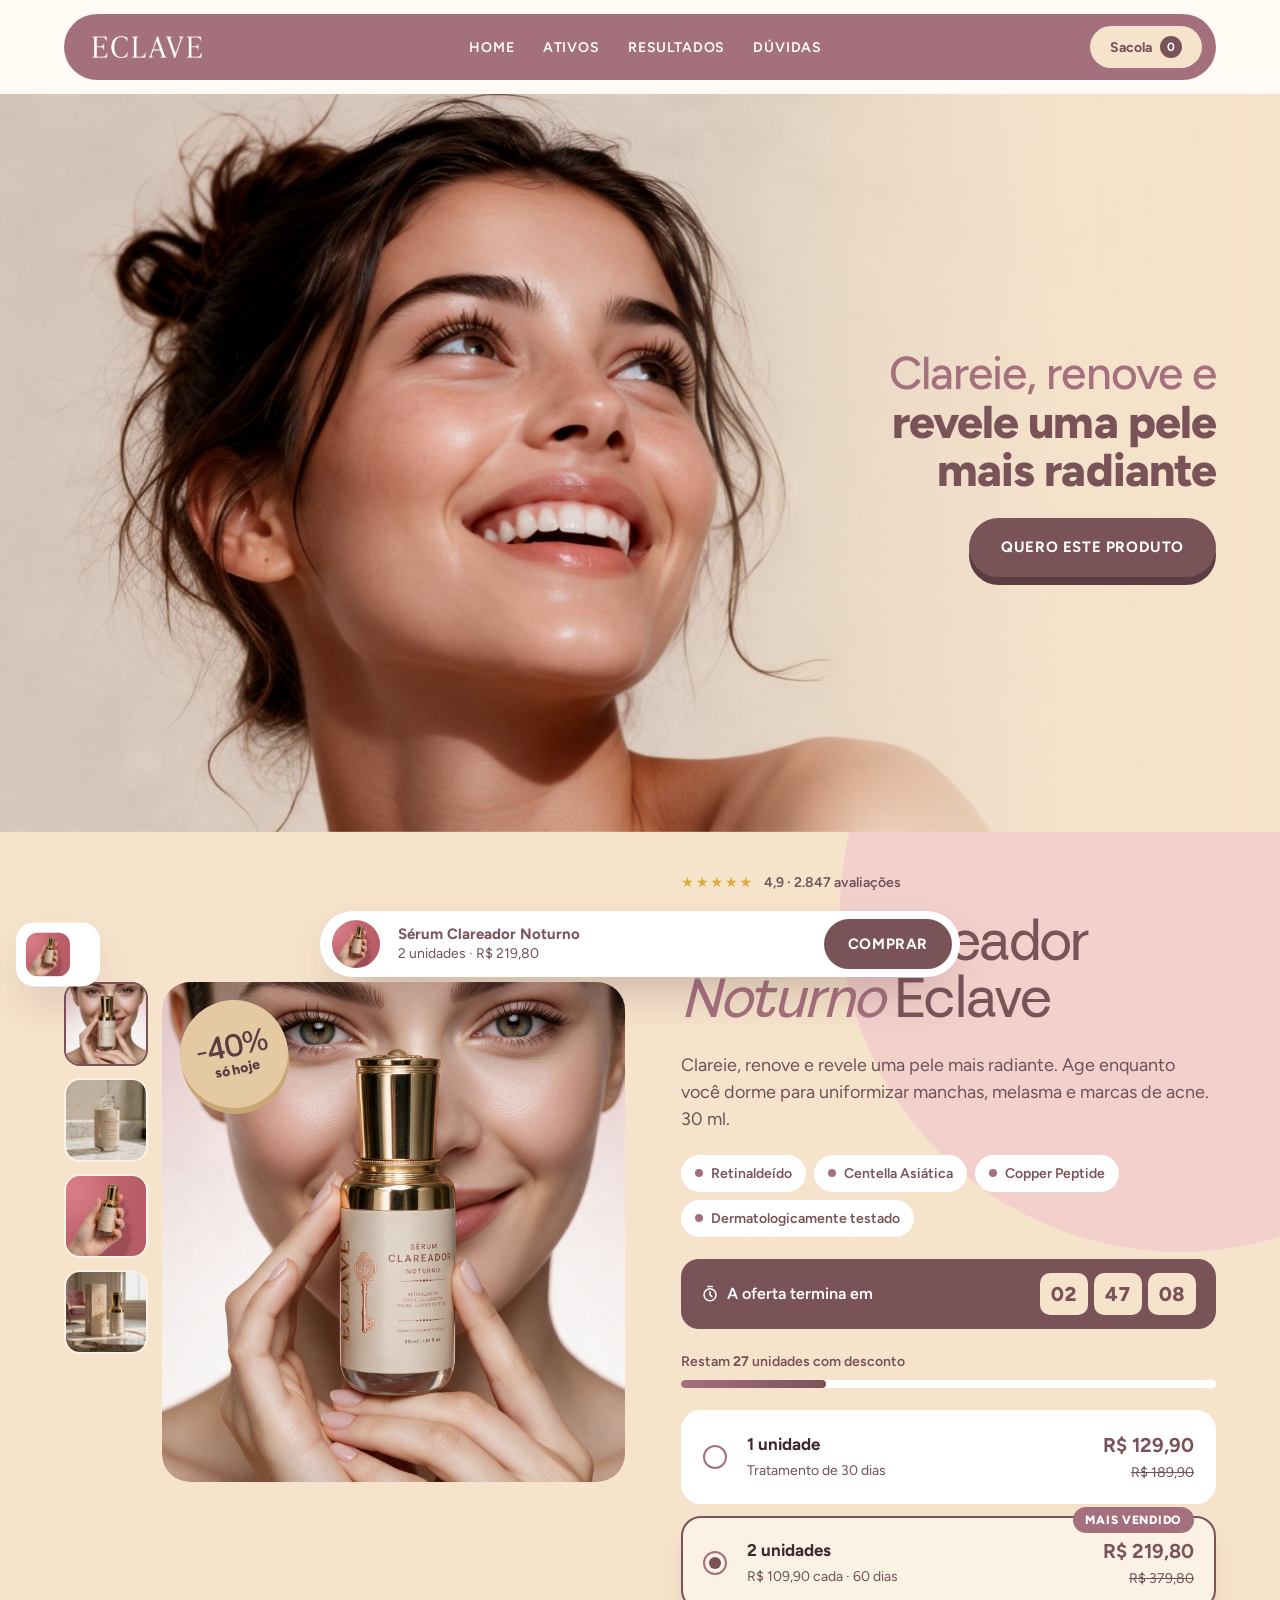
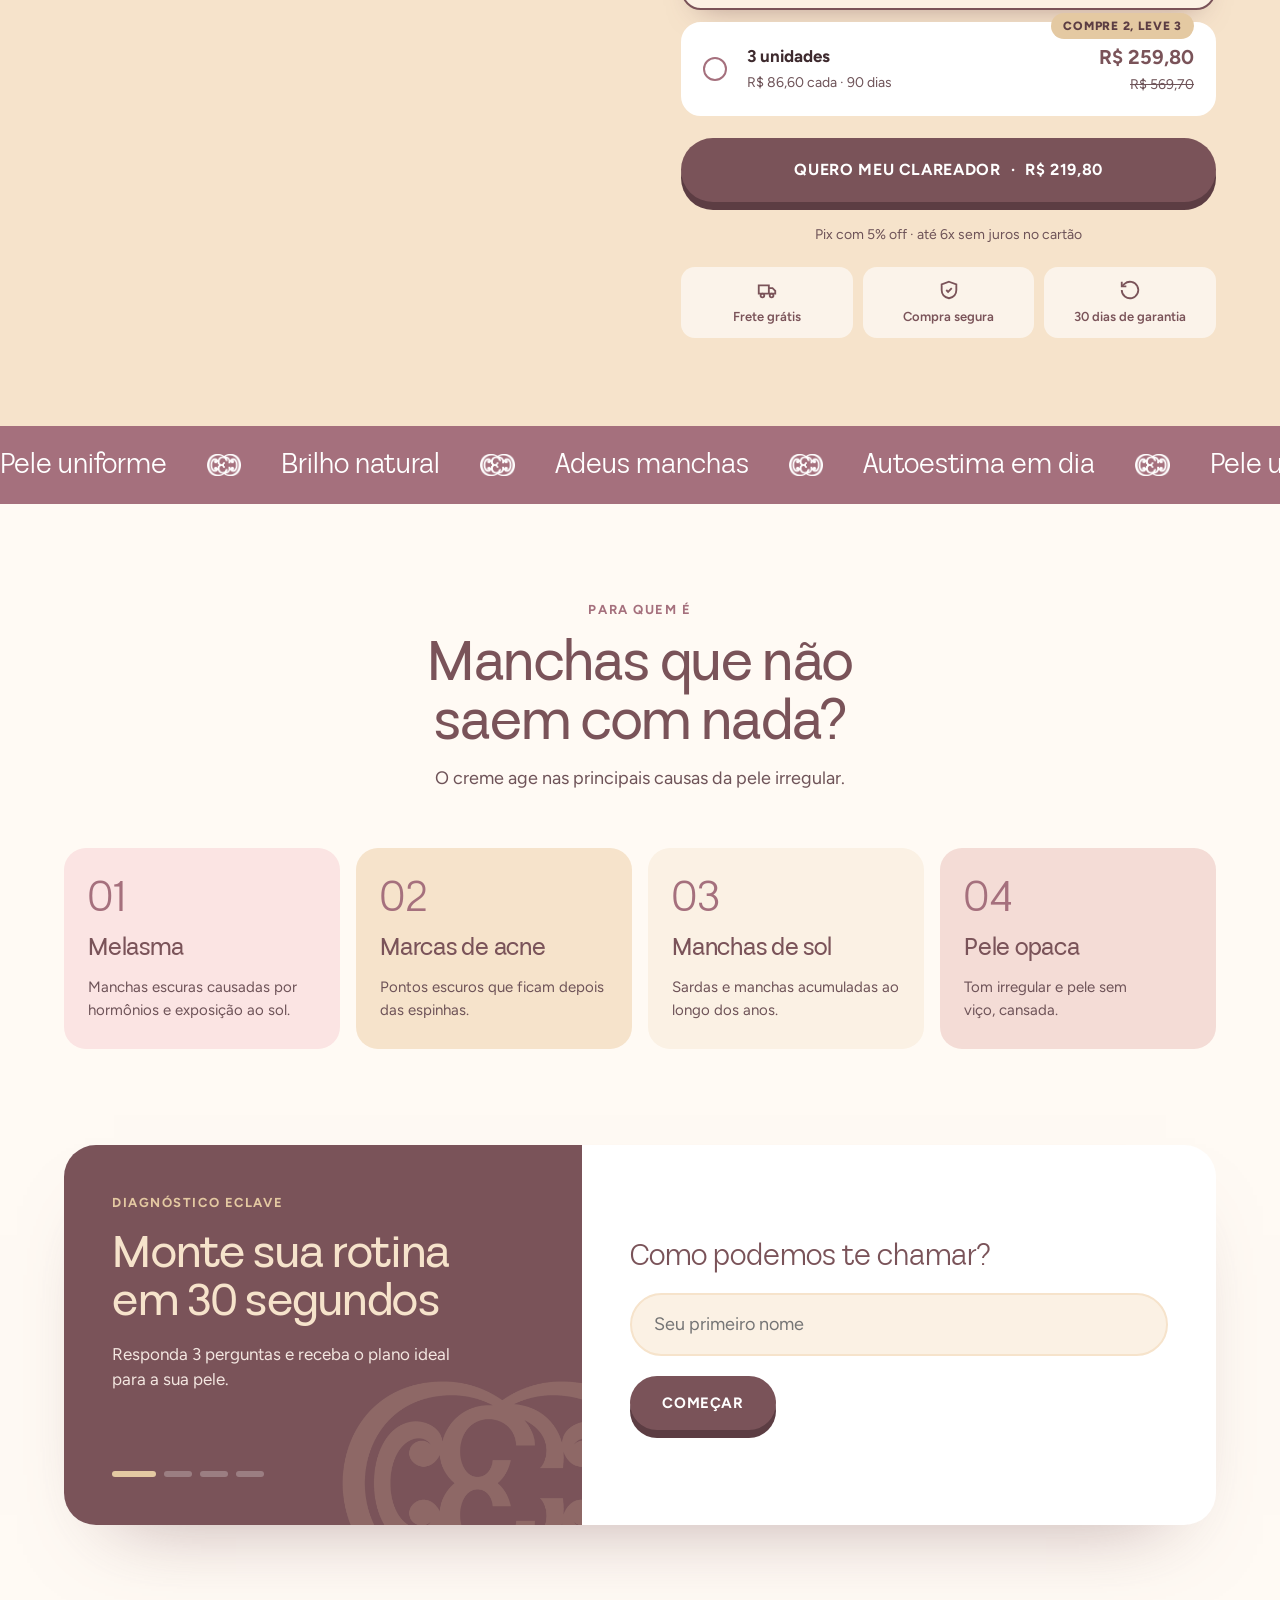
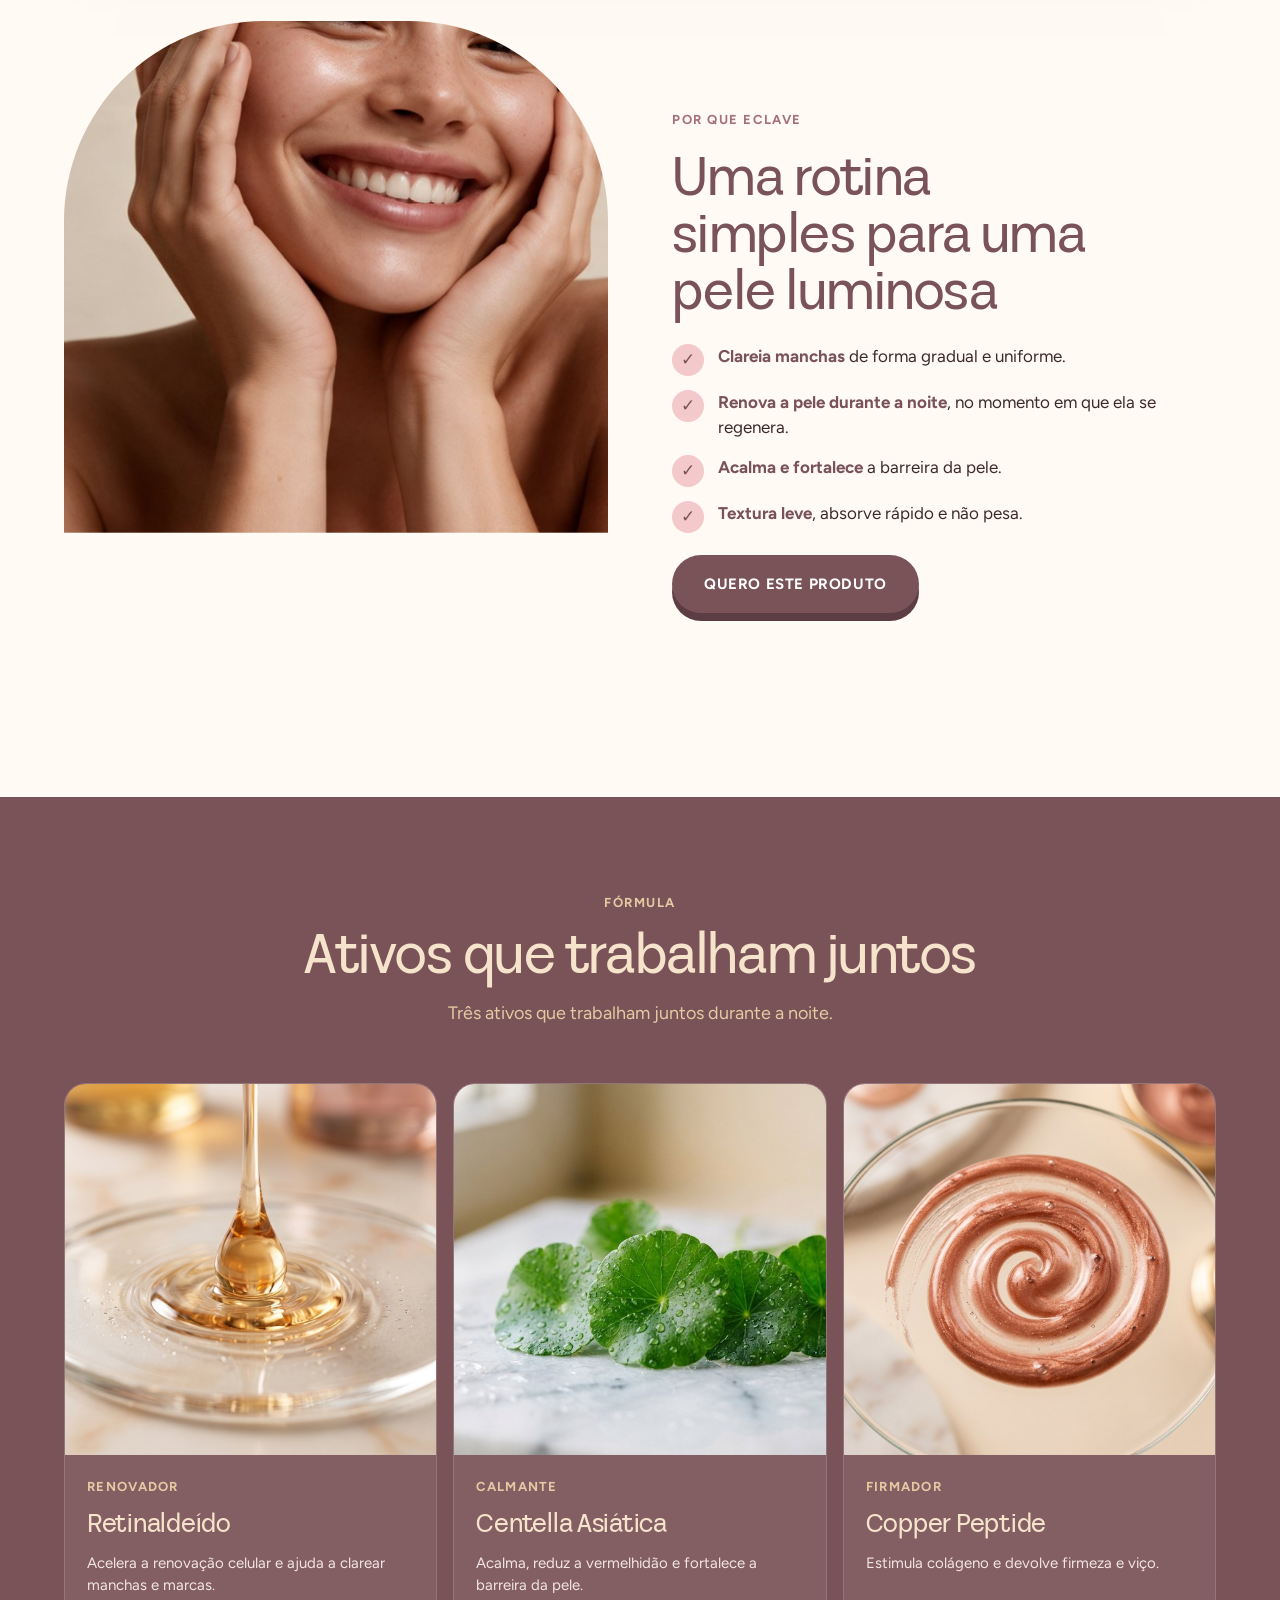
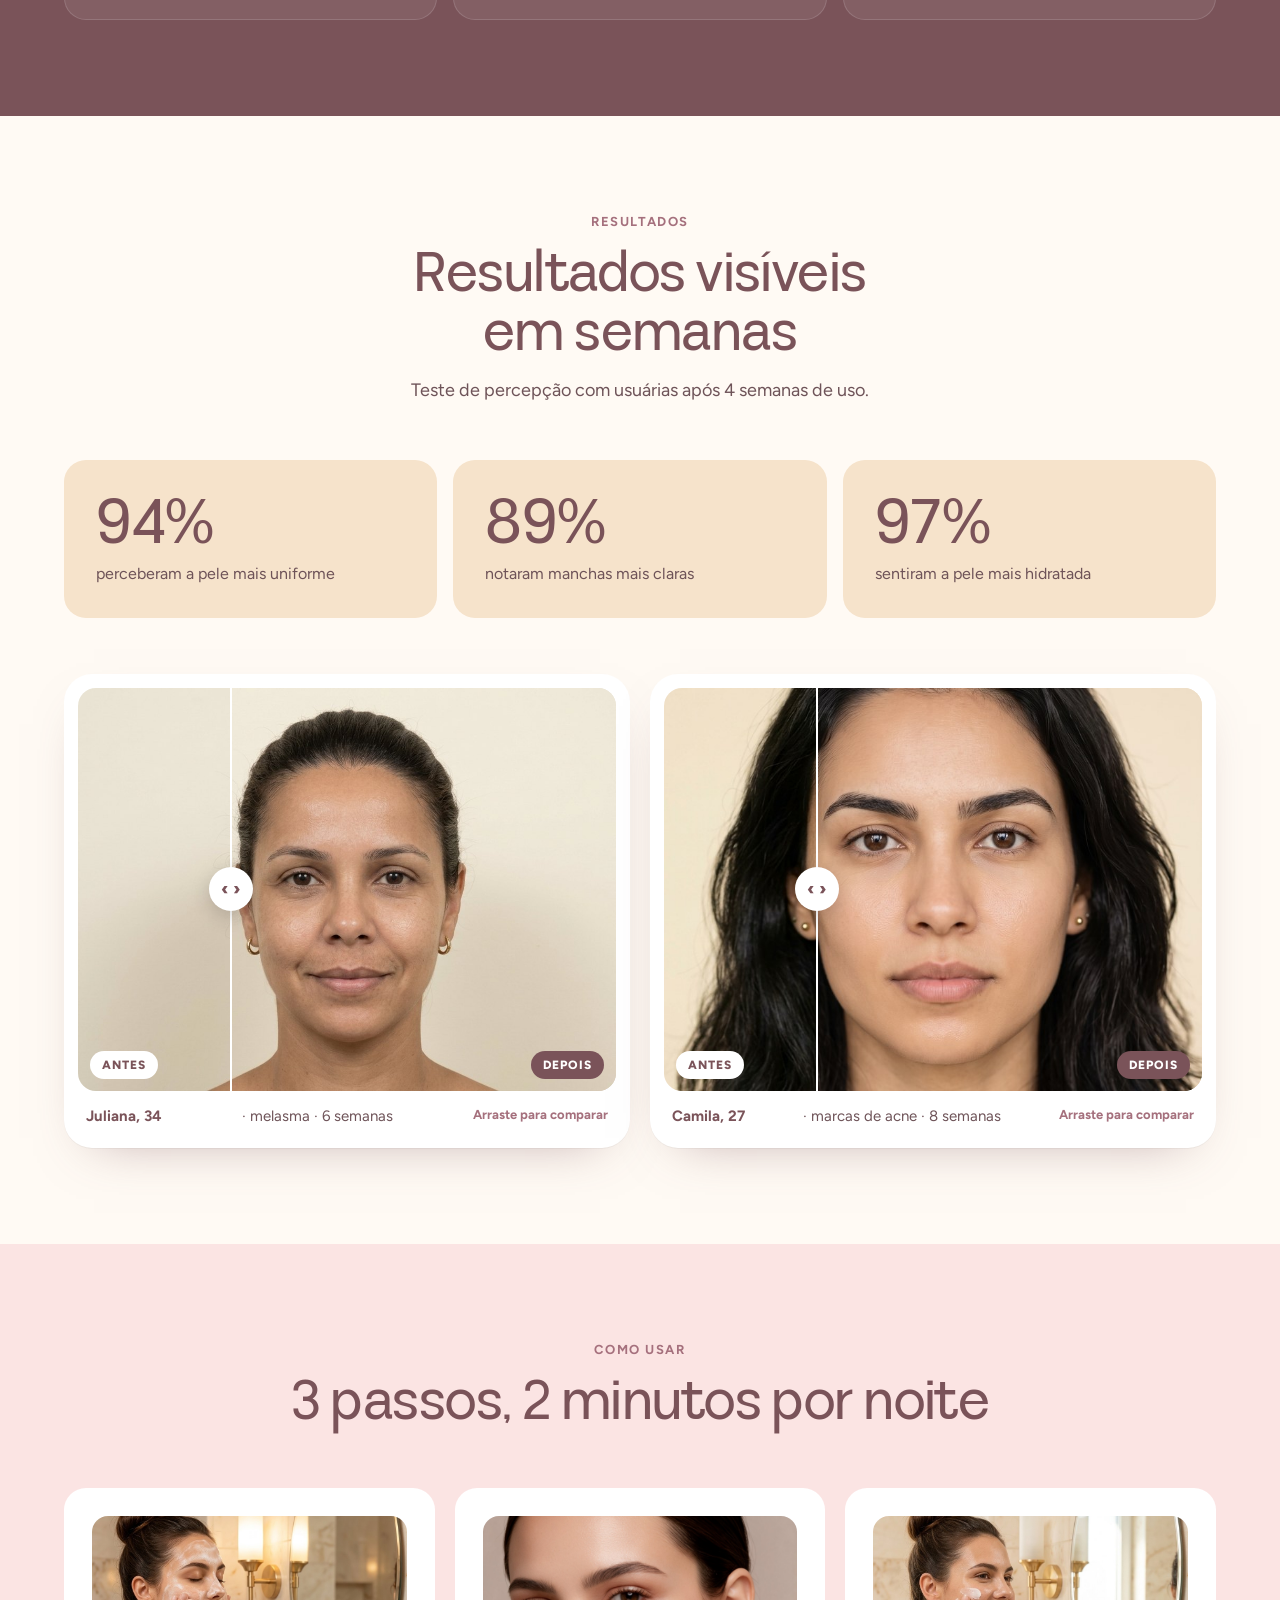
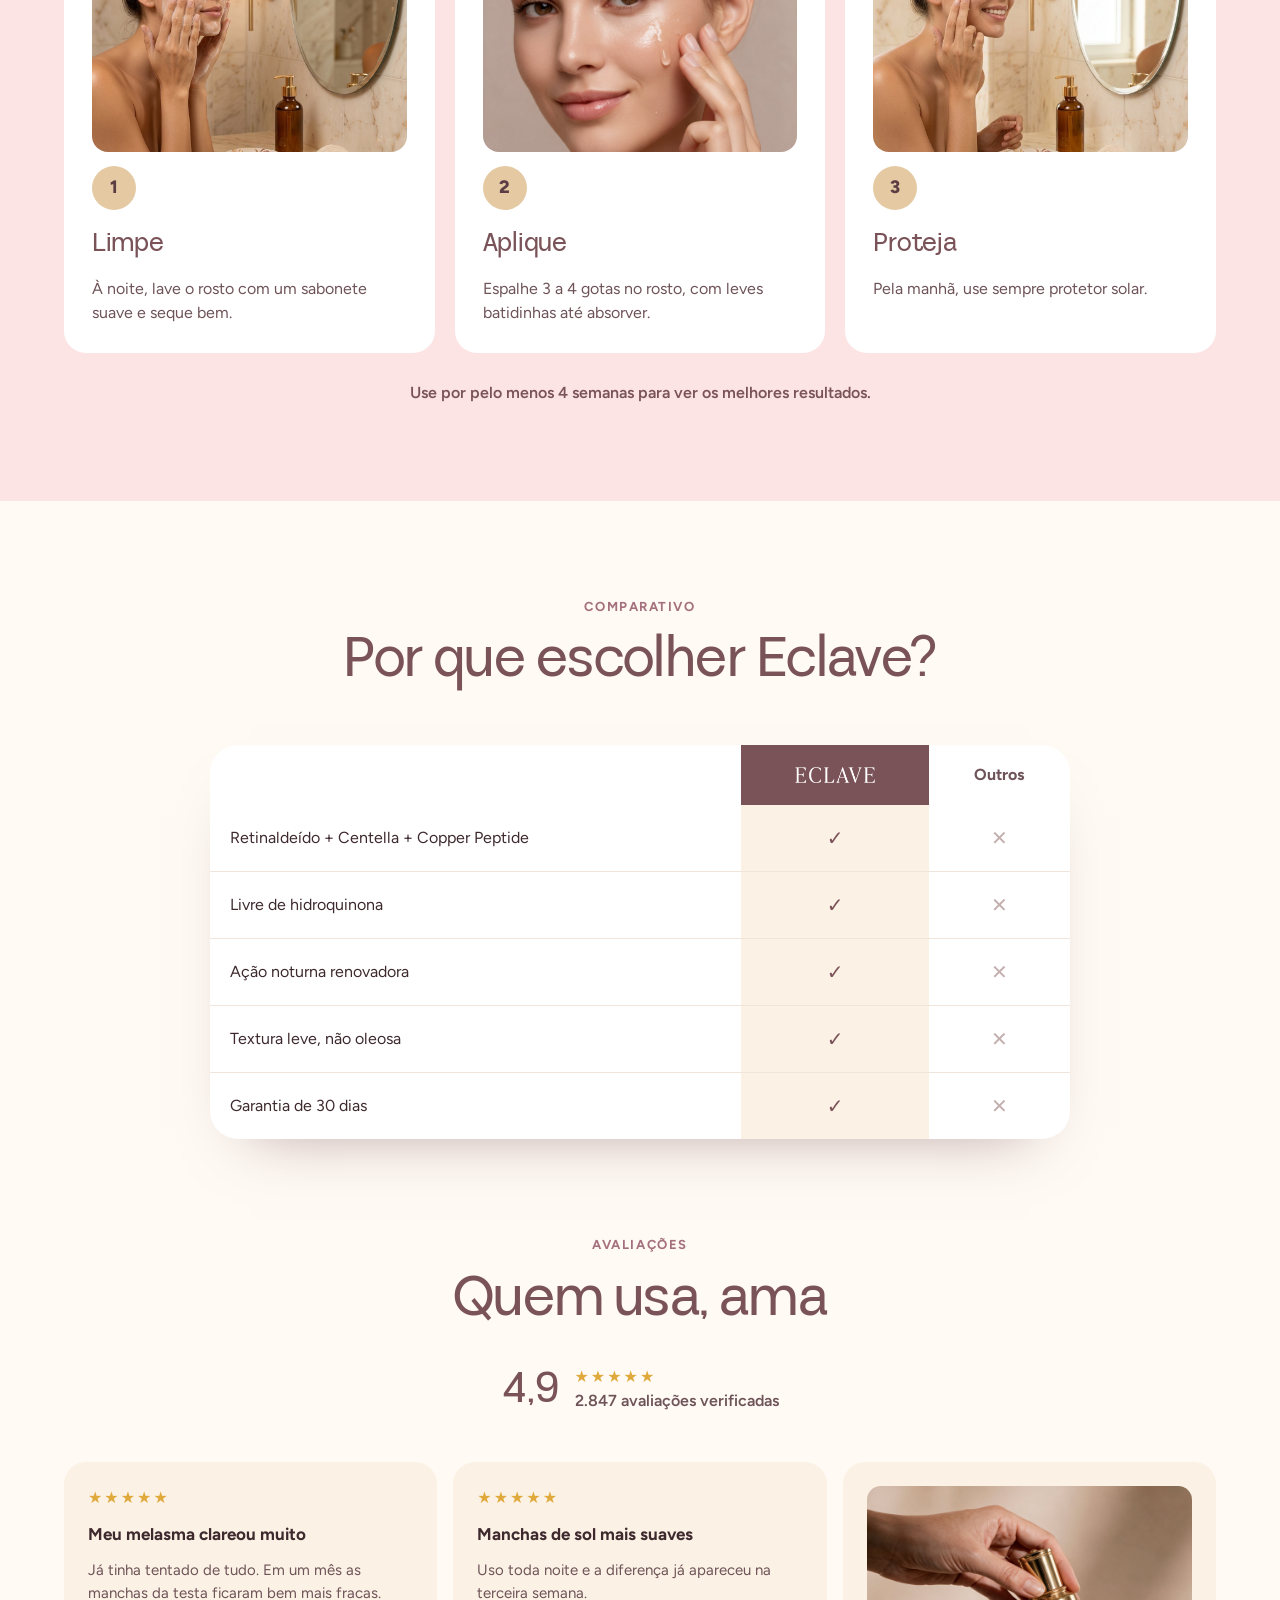
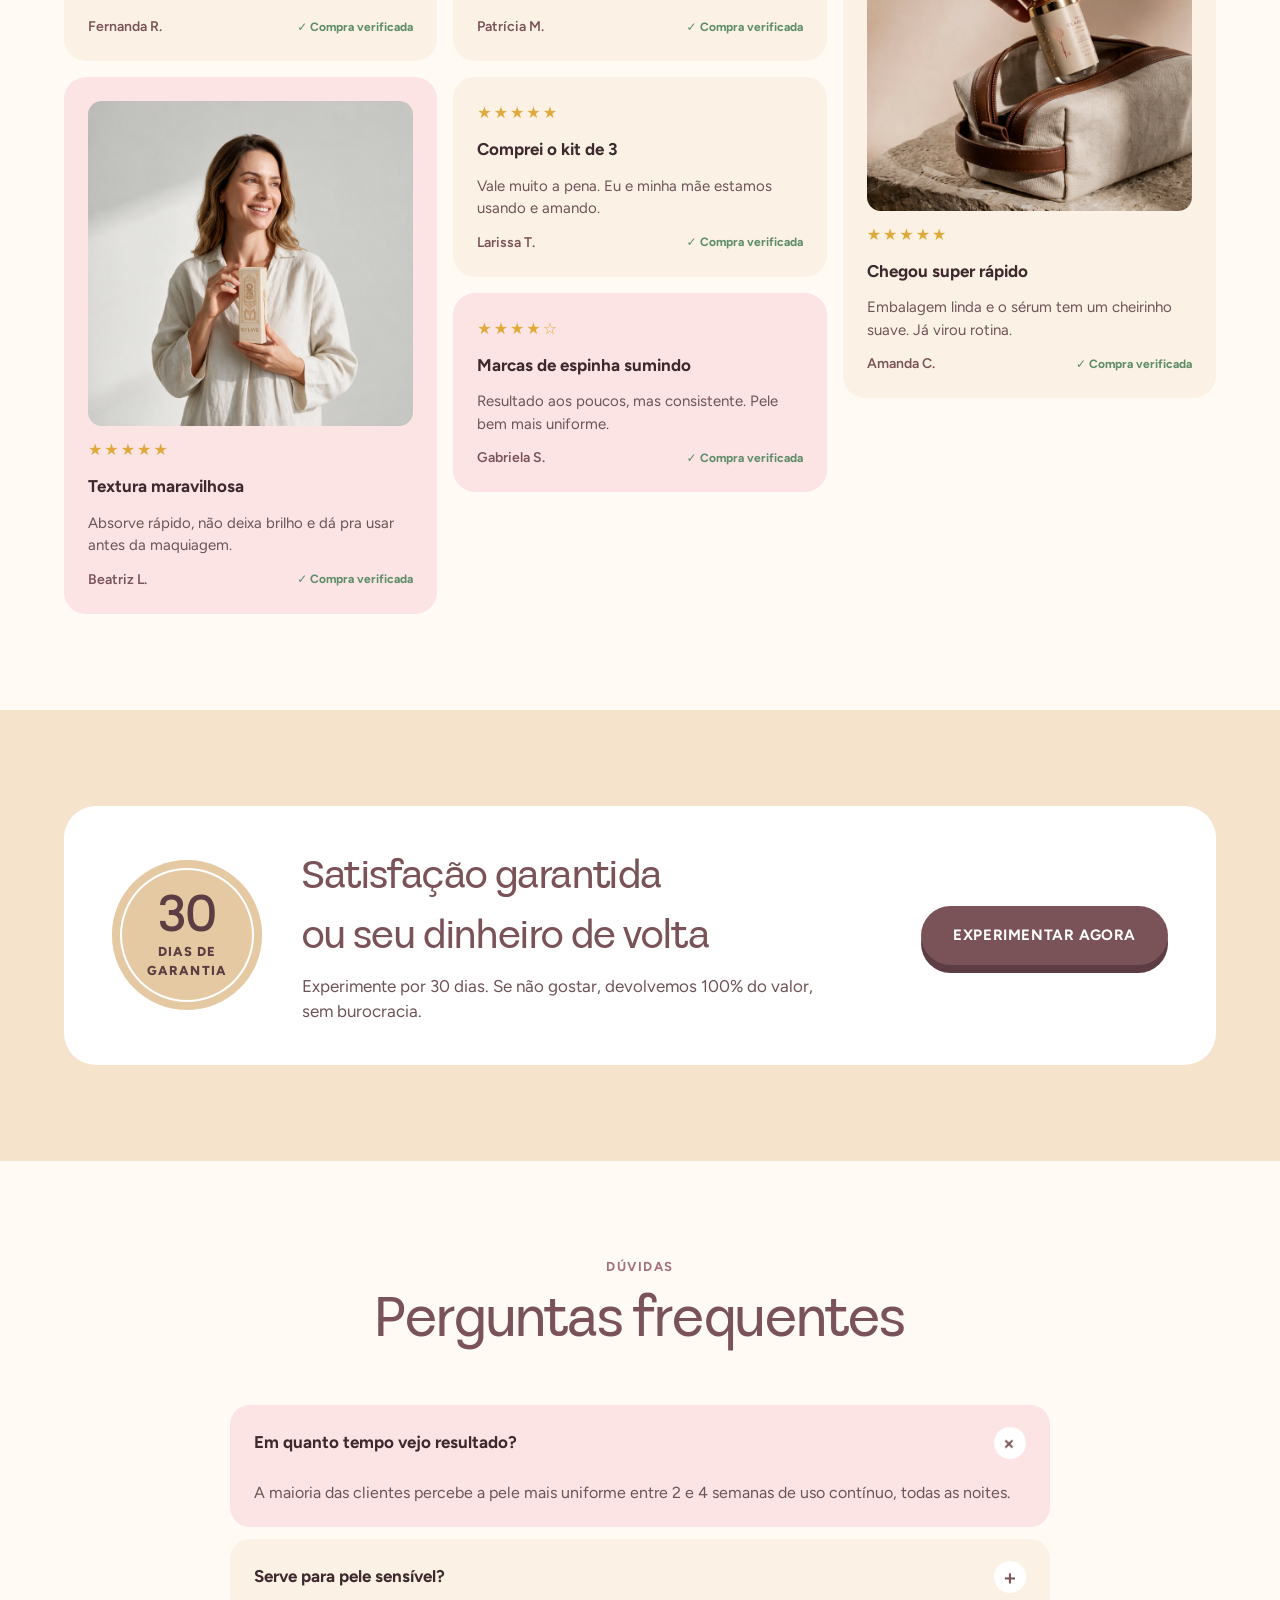
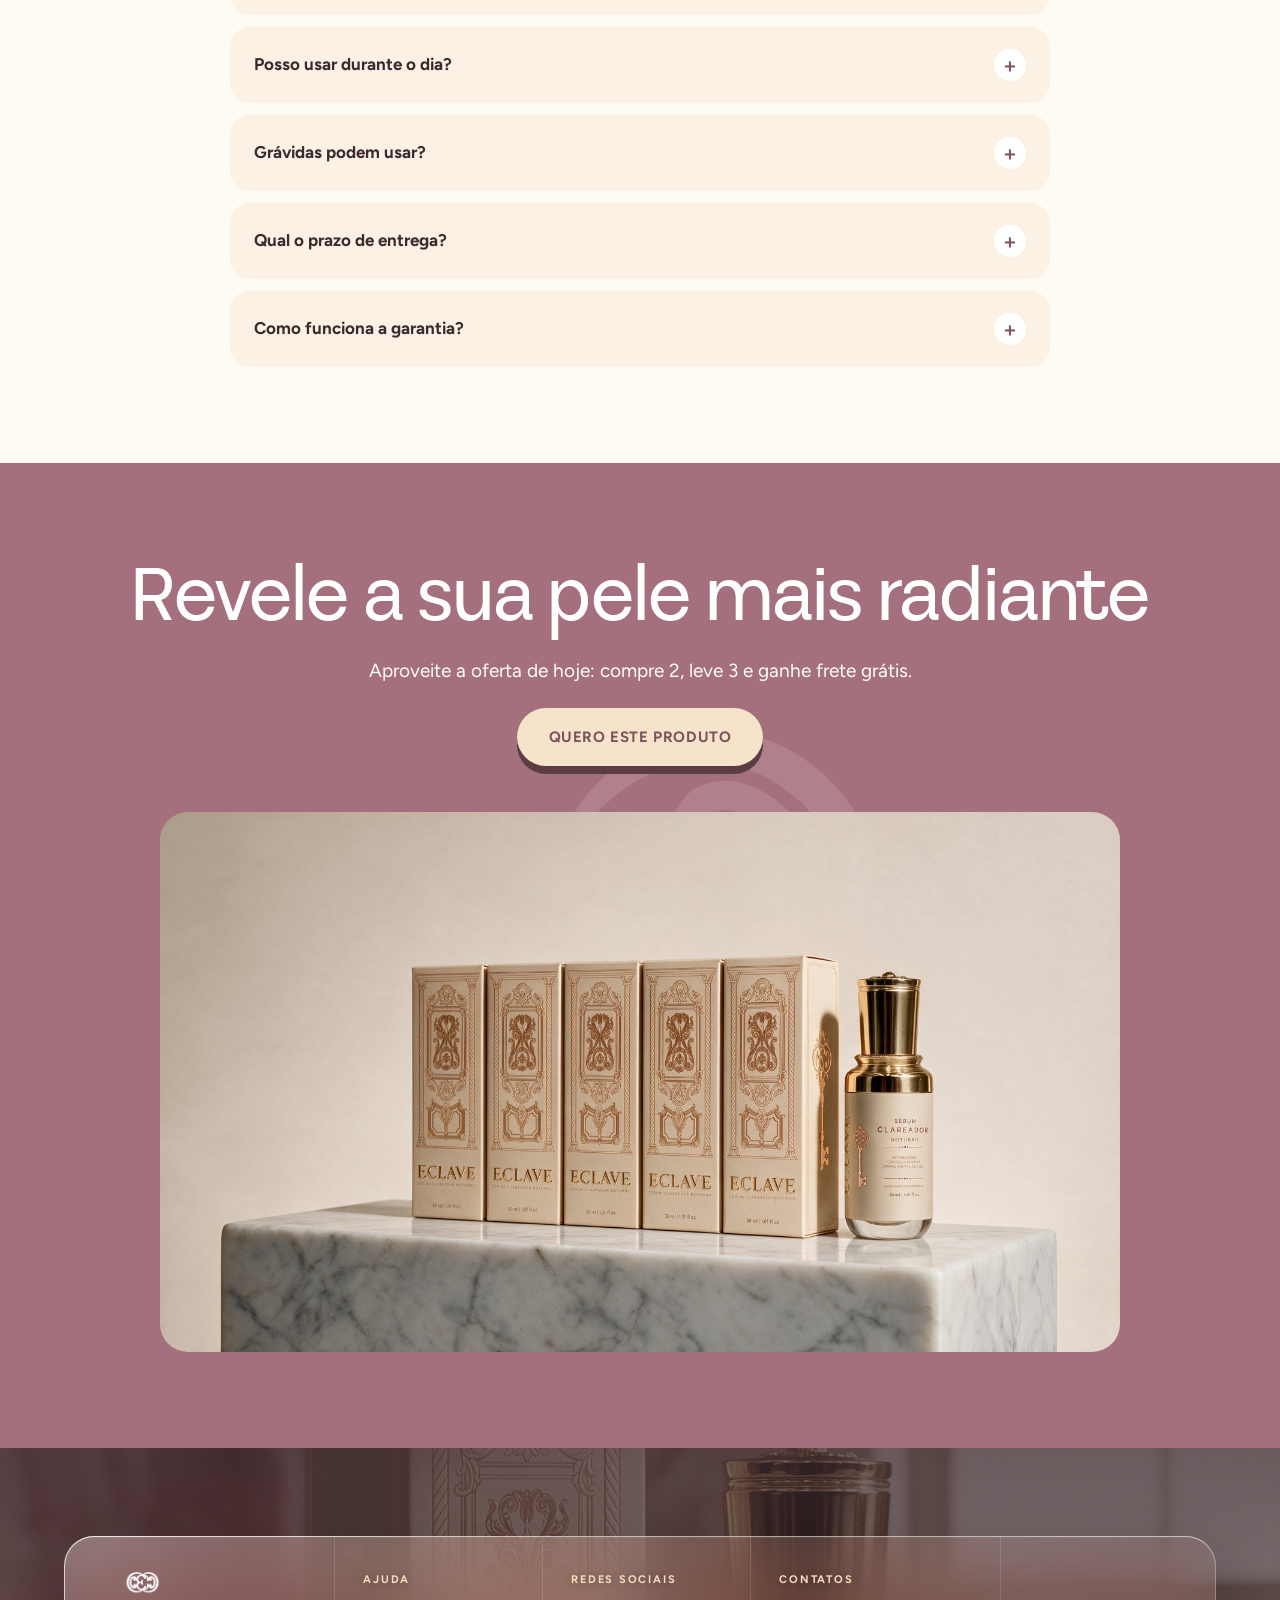
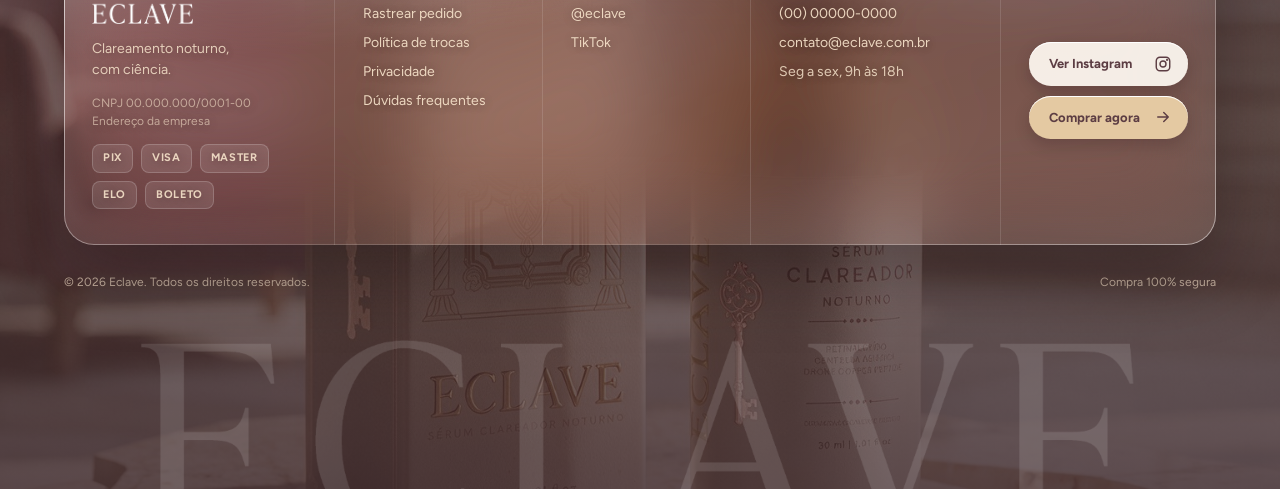
==== commit 887c17f2: "Landing: ajustes de mobile - Timer 'A oferta termina em' compacto em uma linha, com relógio e   sepa" ====
--- a/index.html
+++ b/index.html
@@ -100,7 +100,7 @@
 .pill{background:#fff;border-radius:999px;padding:8px 14px;font-size:14px;font-weight:600;color:var(--mauve);display:flex;gap:8px;align-items:center}
 .pill i{width:8px;height:8px;border-radius:50%;background:var(--rose)}
 .timer{display:flex;align-items:center;justify-content:space-between;gap:16px;background:var(--mauve);color:#fff;border-radius:18px;padding:14px 20px;font-weight:600}
-.timer .t{display:flex;gap:6px}
+.timer .tl{display:inline-flex;align-items:center;gap:8px}.timer .t{display:flex;gap:6px}
 .timer .t span{background:var(--cream);color:var(--mauve);border-radius:10px;min-width:48px;padding:6px 0;text-align:center;font-weight:800;font-size:20px;font-variant-numeric:tabular-nums}
 .bundles{display:flex;flex-direction:column;gap:12px}
 .bundle{position:relative;display:grid;grid-template-columns:28px minmax(0,1fr) auto;gap:16px;align-items:center;background:#fff;border:2px solid #fff;border-radius:20px;padding:18px 20px;cursor:pointer;transition:border-color .15s,transform .15s}
@@ -342,8 +342,28 @@
 .problem-grid,.ing-grid,.results,.steps,.ba{grid-template-columns:minmax(0,1fr)}
 .trust{grid-template-columns:repeat(3,minmax(0,1fr))}
 .cmp th,.cmp td{padding:14px 10px;font-size:14px}
-.timer{flex-direction:column;align-items:flex-start}.q-opts{grid-template-columns:minmax(0,1fr)}.toast{display:none}
-#buy~*{order:3}.info .pills{order:2}.info .timer{order:2}#buy{order:1}#buy~.pay{order:1}
+.q-opts{grid-template-columns:minmax(0,1fr)}.toast{display:none}
+#buy~*{order:3}.info .pills{order:2}#buy{order:1}#buy~.pay{order:1}
+.info{gap:18px}
+/* timer compacto, acima dos kits */
+.info .timer{order:0;padding:10px 10px 10px 14px;gap:10px;border-radius:16px;font-size:14px;line-height:1.2}
+.timer .tl{flex:1;min-width:0;gap:6px;font-size:13px;white-space:nowrap}.timer .tl svg{flex:none;width:16px;height:16px}
+.timer .t{gap:10px}.timer .t span{position:relative;min-width:40px;font-size:18px;padding:6px 0}
+.timer .t span+span::before{content:":";position:absolute;left:-8px;top:50%;translate:0 -55%;color:var(--cream);font-weight:800}
+/* kits */
+.bundle{grid-template-columns:22px minmax(0,1fr) auto;gap:12px;padding:16px 14px}
+.bundle .dot{width:22px;height:22px}.bundle h4{font-size:16px}.bundle small{font-size:13px;line-height:1.35;display:block}
+.bundle .pr b{font-size:18px;white-space:nowrap}.bundle .pr s{font-size:13px}.bundle .tag{right:14px;font-size:11px}
+/* CTA: rótulo e preço em duas linhas */
+#buy{flex-direction:column;gap:2px;padding:14px 20px;font-size:16px;line-height:1.15}
+#buy .sep{display:none}#buy #buyP{font-size:14px;font-weight:600;opacity:.85;letter-spacing:.02em}
+/* barra fixa */
+.sticky{gap:10px;padding:6px 6px 6px 8px;bottom:12px}.sticky .th{width:42px;height:42px}
+.sticky .tx b{font-size:14px}.sticky .tx span{font-size:13px;white-space:nowrap}
+.sticky .btn{padding:12px 18px;font-size:14px}
+@media (max-width:360px){.timer .tl{white-space:normal}.timer .tl svg{display:none}}
+/* banner: texto não invade o rosto */
+.banner h1{font-size:clamp(23px,6.4vw,46px)}
 }
 </style>
 </head>
@@ -374,7 +394,7 @@
 <h2 class="serif" style="font-size:clamp(38px,4.4vw,58px);line-height:1.02;color:var(--mauve)">Sérum Clareador <em style="color:var(--rose)">Noturno</em> Eclave</h2>
 <p class="lede">Clareie, renove e revele uma pele mais radiante. Age enquanto você dorme para uniformizar manchas, melasma e marcas de acne. 30 ml.</p>
 <div class="pills"><span class="pill"><i></i>Retinaldeído</span><span class="pill"><i></i>Centella Asiática</span><span class="pill"><i></i>Copper Peptide</span><span class="pill"><i></i>Dermatologicamente testado</span></div>
-<div class="timer"><span>A oferta termina em</span><div class="t"><span id="hh">00</span><span id="mm">00</span><span id="ss">00</span></div></div>
+<div class="timer"><span class="tl"><svg width="18" height="18" viewBox="0 0 24 24" fill="none" stroke="currentColor" stroke-width="2" stroke-linecap="round" aria-hidden="true"><circle cx="12" cy="13" r="8"></circle><path d="M12 9v4l2.5 2.5M9 2h6"></path></svg>A oferta termina em</span><div class="t"><span id="hh">00</span><span id="mm">00</span><span id="ss">00</span></div></div>
 <div class="stock"><div class="stock-t">Restam <b id="stockN">27</b> unidades com desconto</div><div class="stock-bar"><i id="stockBar"></i></div></div>
 <div class="bundles" id="bundles">
 <div class="bundle" data-q="1" data-p="129,90" data-o="189,90"><span class="dot"></span><div><h4>1 unidade</h4><small>Tratamento de 30 dias</small></div><div class="pr"><b>R$ 129,90</b><s>R$ 189,90</s></div></div>
@@ -382,7 +402,7 @@
 <div class="bundle" data-q="3" data-p="259,80" data-o="569,70"><span class="tag g">Compre 2, leve 3</span><span class="dot"></span><div><h4>3 unidades</h4><small>R$ 86,60 cada · 90 dias</small></div><div class="pr"><b>R$ 259,80</b><s>R$ 569,70</s></div></div>
 </div>
 <div class="plan-note" id="planNote" hidden></div>
-<button class="btn full" id="buy"><span id="buyL">Quero meu clareador</span> · <span id="buyP">R$ 219,80</span></button>
+<button class="btn full" id="buy"><span id="buyL">Quero meu clareador</span><span class="sep"> · </span><span id="buyP">R$ 219,80</span></button>
 <p class="pay">Pix com 5% off · até 6x sem juros no cartão</p>
 <div class="trust">
 <div><svg width="22" height="22" viewBox="0 0 24 24" fill="none" stroke="currentColor" stroke-width="2"><path d="M3 7h11v9H3zM14 10h4l3 3v3h-7z"></path><circle cx="7" cy="18" r="2"></circle><circle cx="17" cy="18" r="2"></circle></svg>Frete grátis</div>
@@ -559,7 +579,7 @@
 let n=0;document.getElementById('buy').addEventListener('click',e=>{const b=document.querySelector('.bundle.on');n+=+b.dataset.q;document.getElementById('cartN').textContent=n;const el=e.currentTarget,o=el.innerHTML;el.textContent='Adicionado à sacola ✓';setTimeout(()=>el.innerHTML=o,1400);});
 const KEY='eclave-offer-end';let end=+localStorage.getItem(KEY);if(!end||end<Date.now()){end=Date.now()+ (2*3600+47*60+12)*1000;localStorage.setItem(KEY,end);}
 const pad=v=>String(v).padStart(2,'0');const tick=()=>{let s=Math.max(0,Math.floor((end-Date.now())/1000));hh.textContent=pad(Math.floor(s/3600));mm.textContent=pad(Math.floor(s%3600/60));ss.textContent=pad(s%60);};tick();setInterval(tick,1000);
-const hero=document.getElementById('produto'),st=document.getElementById('sticky');addEventListener('scroll',()=>st.classList.toggle('show',hero.getBoundingClientRect().bottom<0),{passive:true});
+const hero=document.getElementById('produto'),st=document.getElementById('sticky');addEventListener('scroll',()=>st.classList.toggle('show',hero.getBoundingClientRect().bottom<0&&document.querySelector('.final').getBoundingClientRect().top>innerHeight),{passive:true});
 
 /* motion & personalization */
 const RM=matchMedia('(prefers-reduced-motion:reduce)').matches;
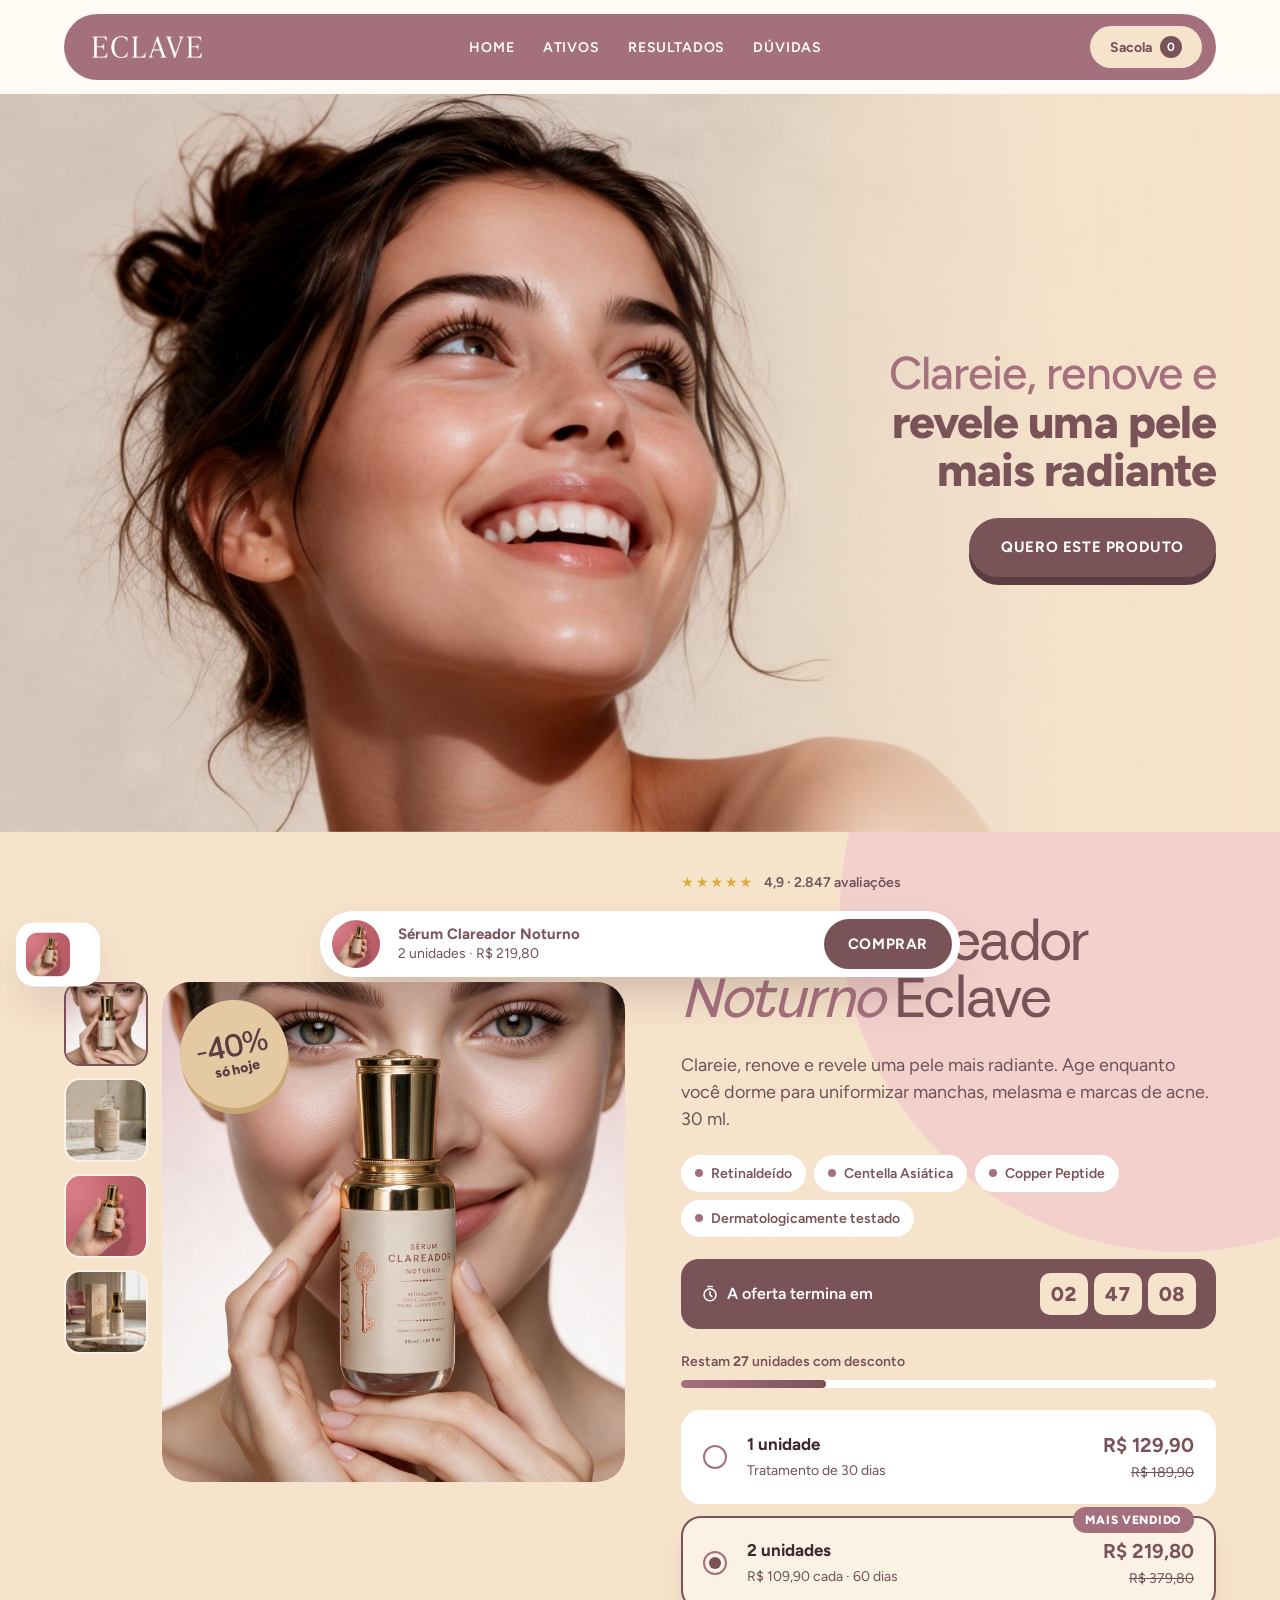
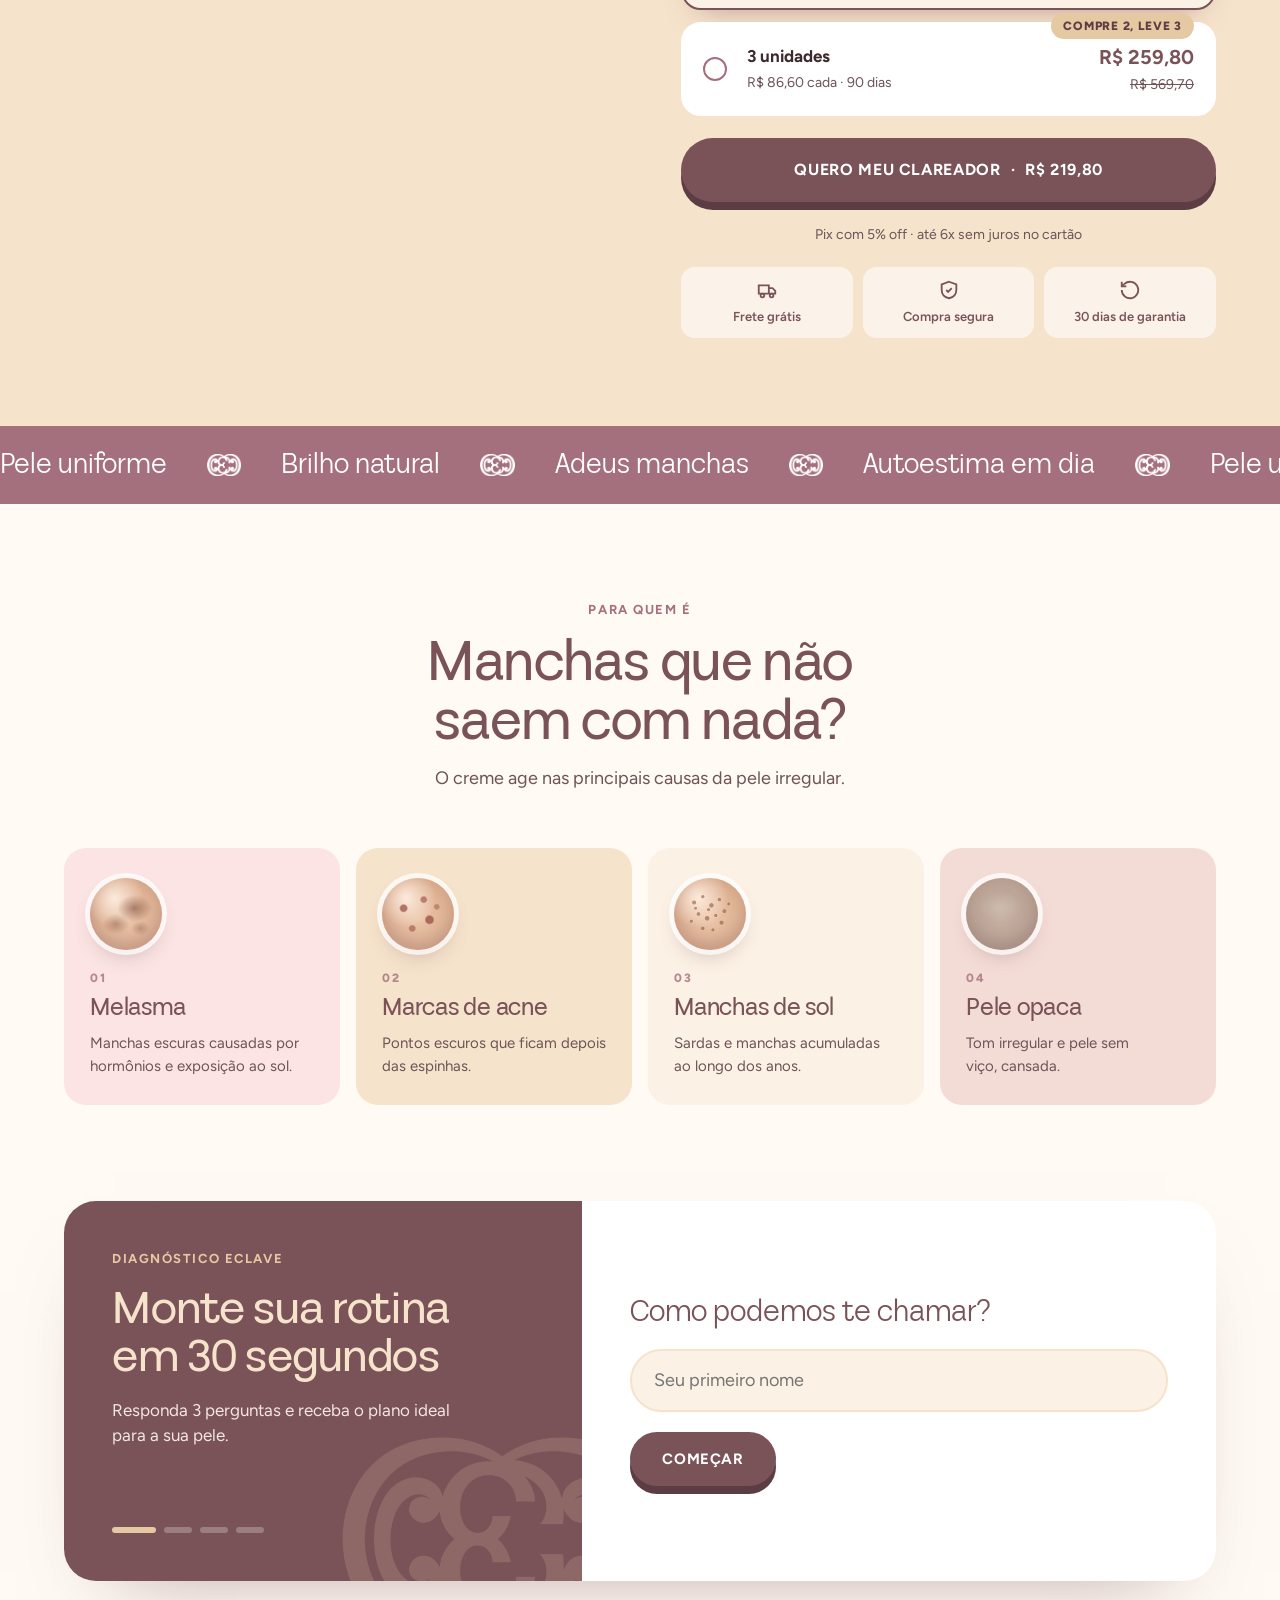
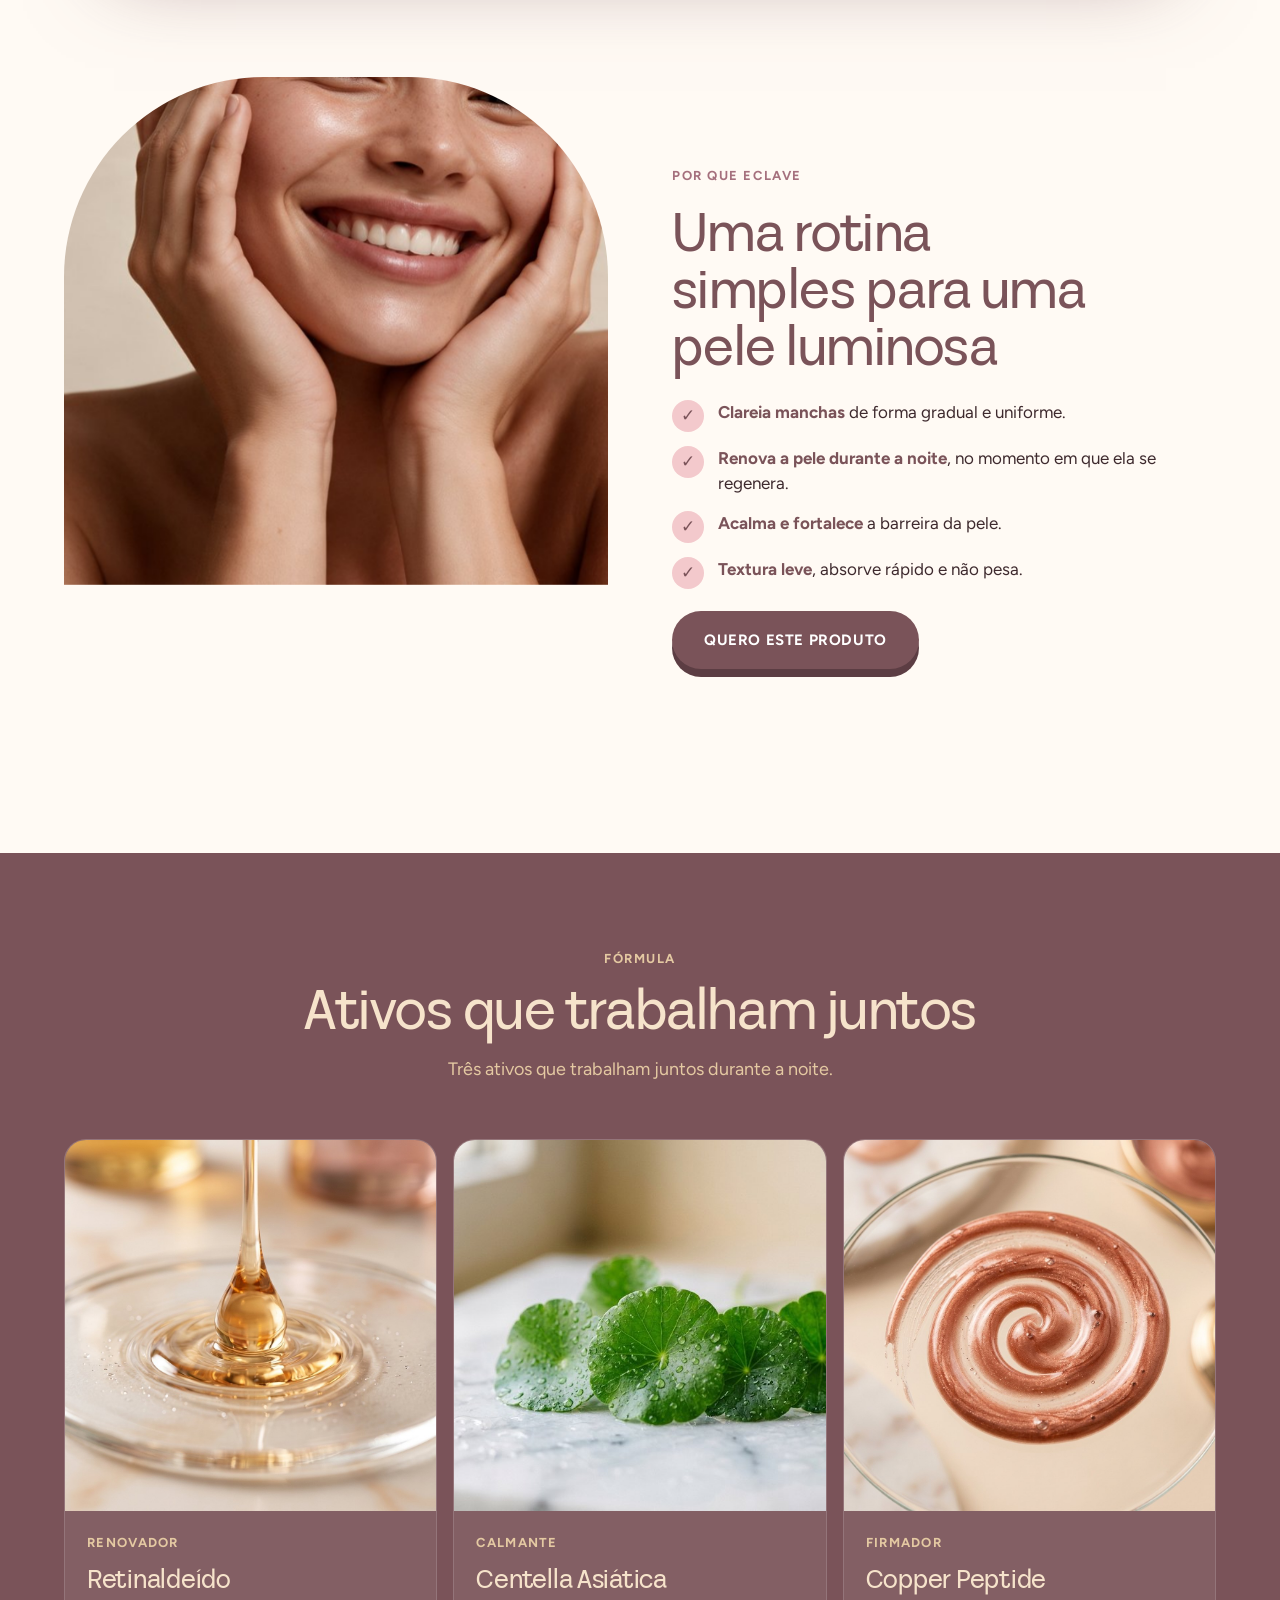
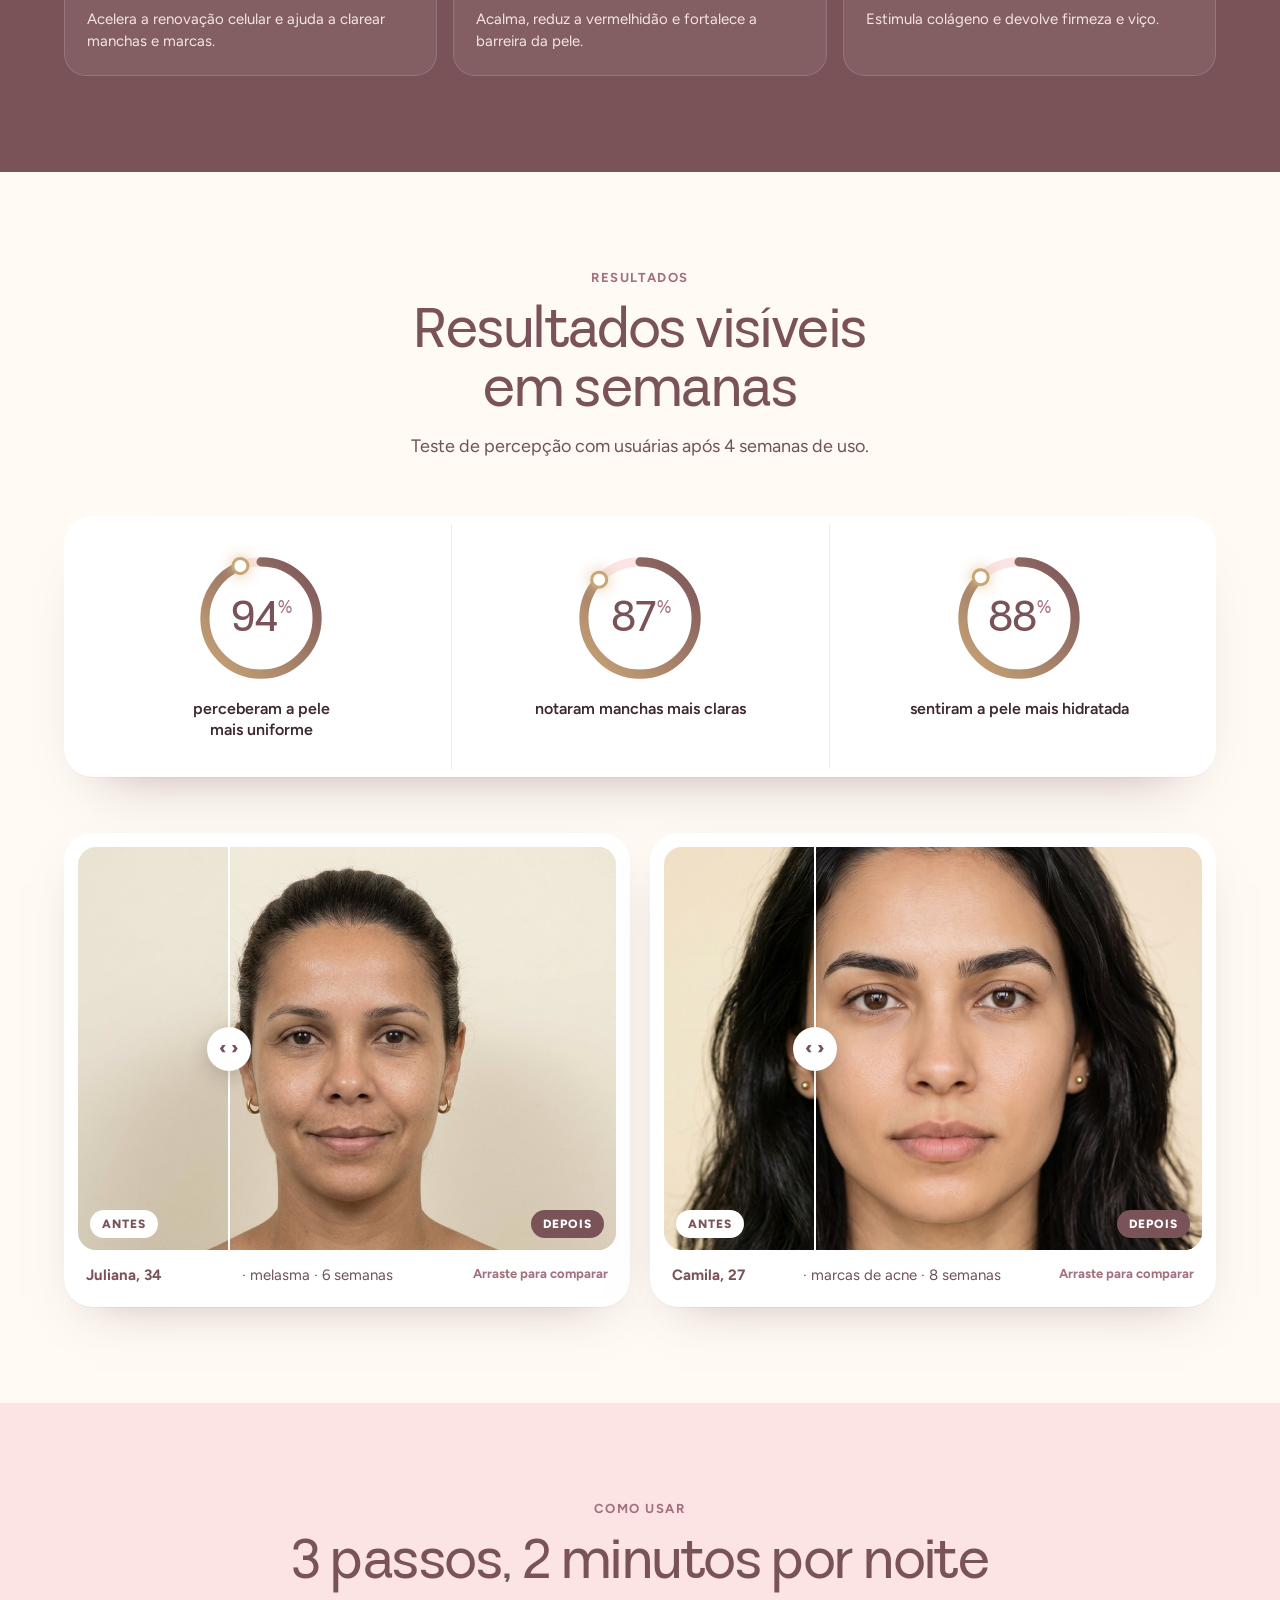
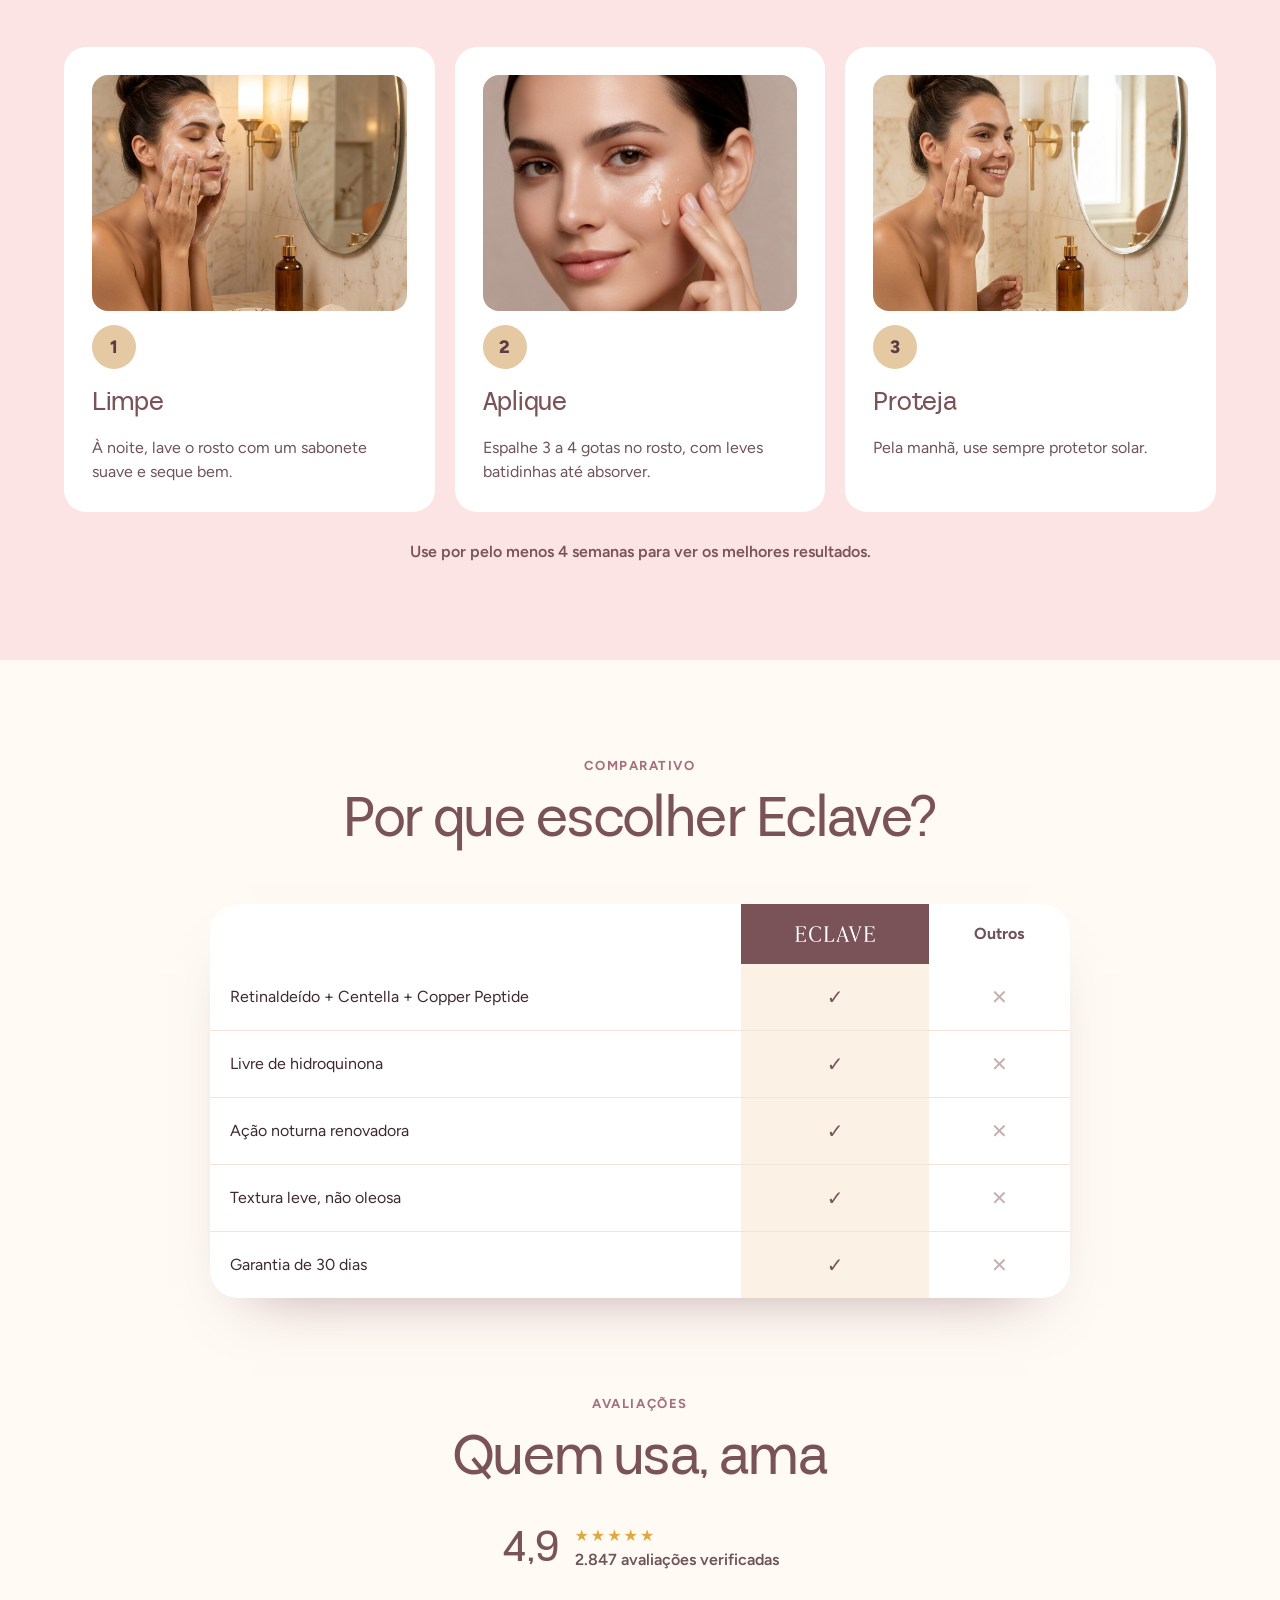
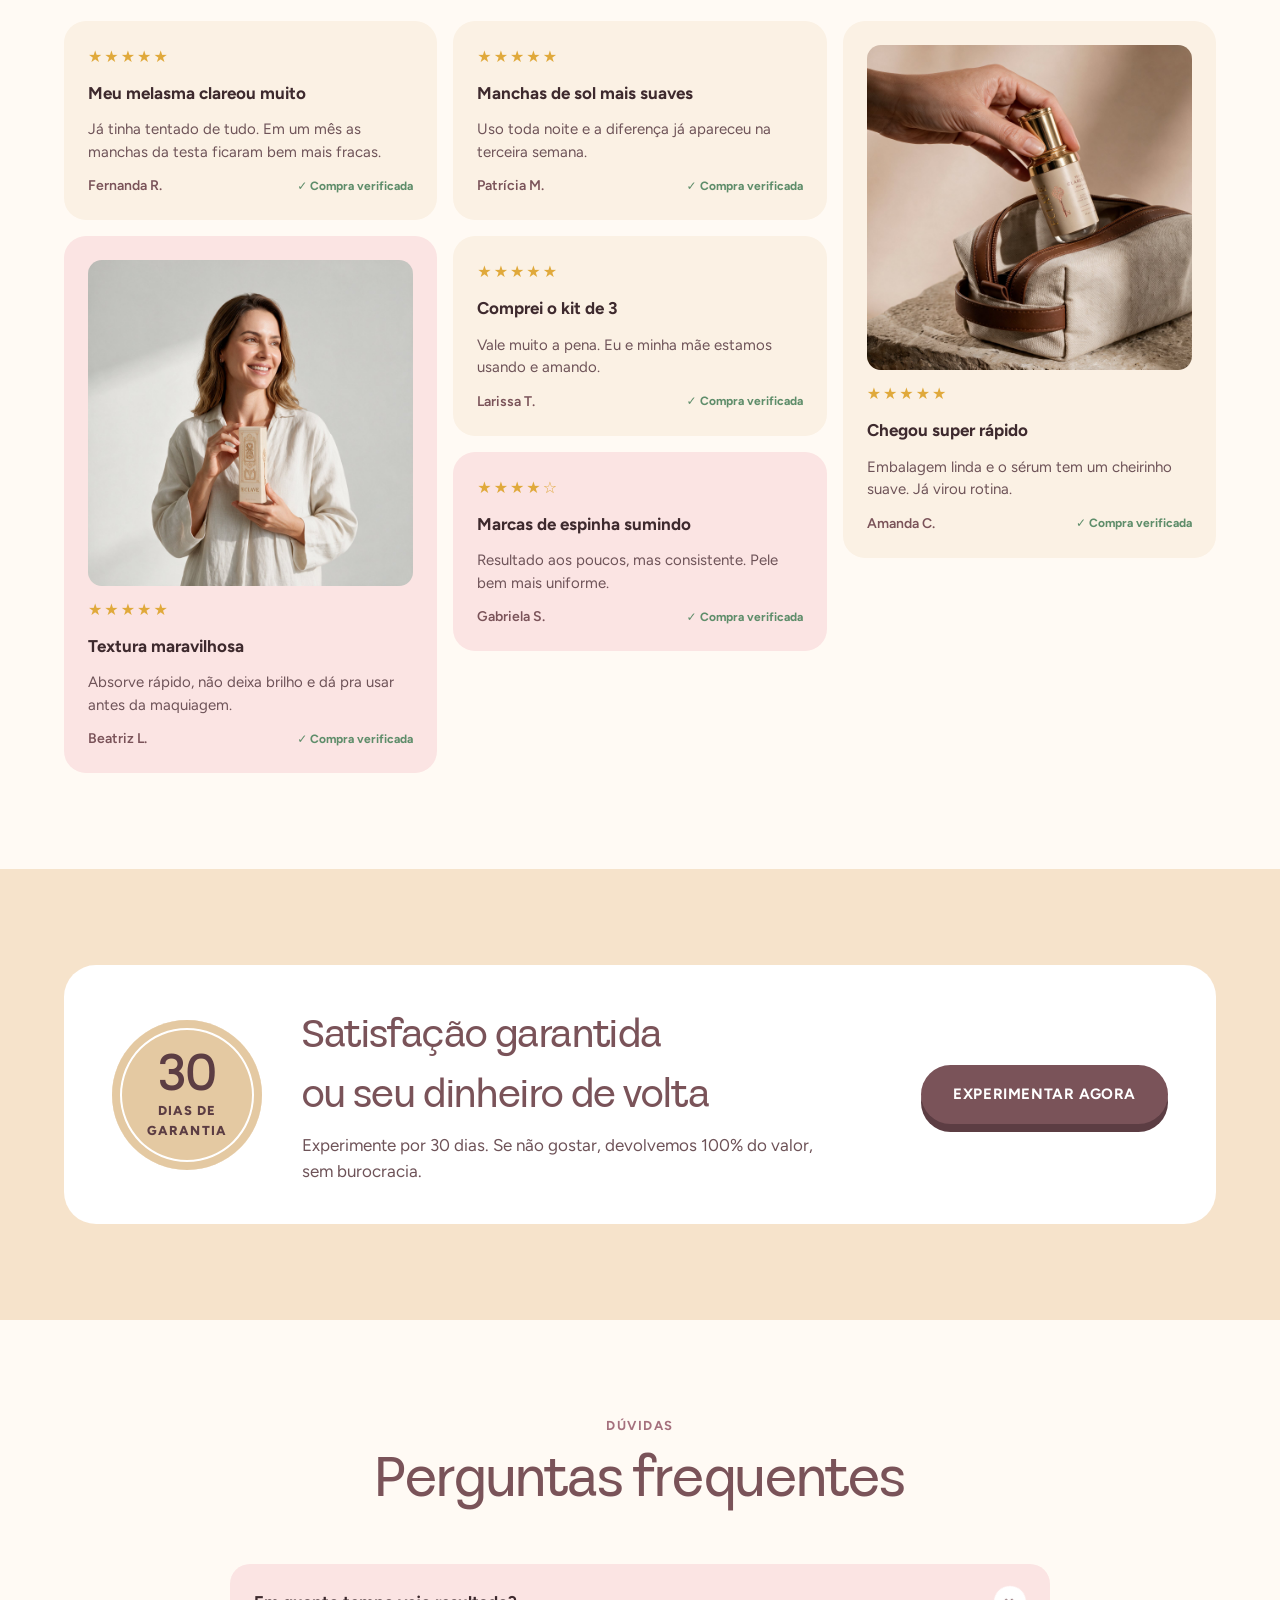
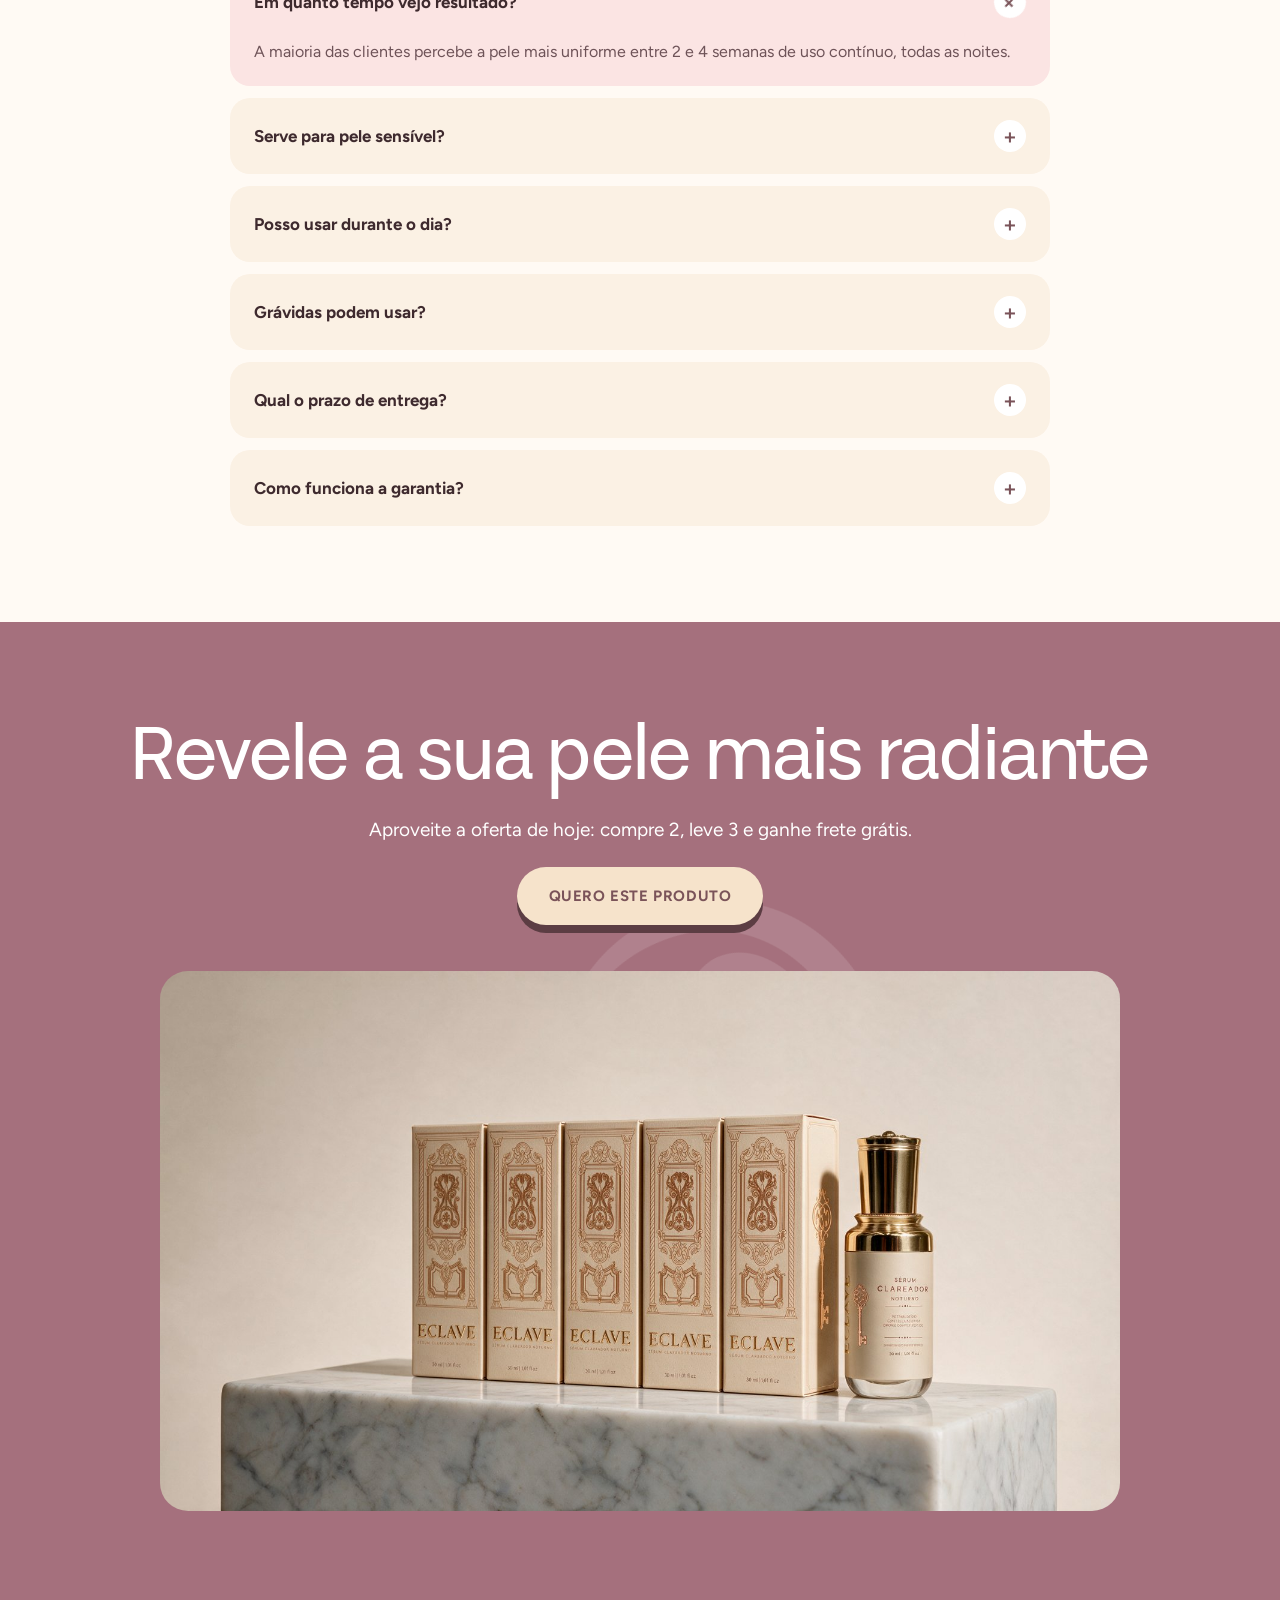
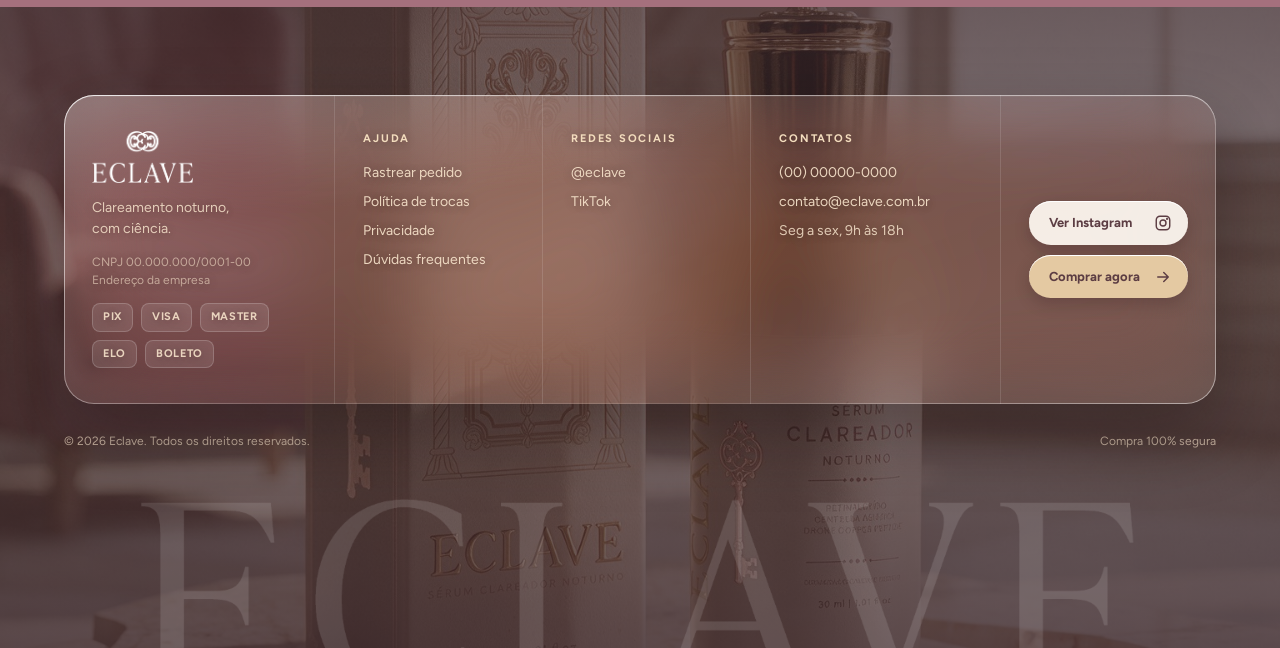
==== commit 48811bb9: "Landing: novas seções Problema e Resultados (aprovadas) - Problema: amostras de pele desenhadas em C" ====
--- a/index.html
+++ b/index.html
@@ -365,6 +365,60 @@
 /* banner: texto não invade o rosto */
 .banner h1{font-size:clamp(23px,6.4vw,46px)}
 }
+
+/* === v-aprovação: Problema === */
+.pcard{position:relative;overflow:hidden;gap:18px}
+.pc-t{display:flex;flex-direction:column;gap:6px}
+.pcard .n{font-family:"Figtree",sans-serif;font-size:12px;font-weight:800;letter-spacing:.16em;color:var(--rose);opacity:.8}
+.sw{position:relative;width:72px;height:72px;border-radius:50%;flex:none;box-shadow:0 0 0 5px rgba(255,255,255,.75),0 10px 22px -8px rgba(122,83,89,.45);
+  background:radial-gradient(circle at 34% 28%,rgba(255,240,228,.9),transparent 42%),radial-gradient(circle at 50% 55%,#EBC6AA,#D9A98A 78%)}
+.sw::after{content:"";position:absolute;inset:0;border-radius:50%;box-shadow:inset 0 -8px 14px rgba(122,83,89,.22)}
+.sw-mel{background:radial-gradient(ellipse 34% 26% at 62% 42%,rgba(128,78,58,.62),transparent 72%),radial-gradient(ellipse 26% 20% at 36% 64%,rgba(128,78,58,.45),transparent 72%),radial-gradient(ellipse 18% 14% at 70% 70%,rgba(128,78,58,.35),transparent 72%),radial-gradient(circle at 34% 28%,rgba(255,240,228,.9),transparent 42%),radial-gradient(circle at 50% 55%,#EBC6AA,#D9A98A 78%)}
+.sw-acne{background:radial-gradient(circle at 30% 42%,rgba(150,72,64,.7) 0 3px,transparent 4.5px),radial-gradient(circle at 58% 30%,rgba(150,72,64,.6) 0 2.5px,transparent 4px),radial-gradient(circle at 66% 58%,rgba(150,72,64,.72) 0 3.5px,transparent 5px),radial-gradient(circle at 42% 70%,rgba(150,72,64,.55) 0 2.5px,transparent 4px),radial-gradient(circle at 76% 40%,rgba(150,72,64,.45) 0 2px,transparent 3.5px),radial-gradient(circle at 34% 28%,rgba(255,240,228,.9),transparent 42%),radial-gradient(circle at 50% 55%,#EBC6AA,#D9A98A 78%)}
+.sw-sol{background:radial-gradient(circle at 28% 34%,rgba(146,92,60,.6) 0 1.6px,transparent 2.4px),radial-gradient(circle at 40% 26%,rgba(146,92,60,.6) 0 1.2px,transparent 2.0px),radial-gradient(circle at 52% 38%,rgba(146,92,60,.6) 0 1.8px,transparent 2.6px),radial-gradient(circle at 63% 30%,rgba(146,92,60,.6) 0 1.3px,transparent 2.1px),radial-gradient(circle at 70% 46%,rgba(146,92,60,.6) 0 1.5px,transparent 2.3px),radial-gradient(circle at 34% 50%,rgba(146,92,60,.6) 0 1.4px,transparent 2.2px),radial-gradient(circle at 46% 56%,rgba(146,92,60,.6) 0 1.9px,transparent 2.7px),radial-gradient(circle at 58% 52%,rgba(146,92,60,.6) 0 1.2px,transparent 2.0px),radial-gradient(circle at 24% 60%,rgba(146,92,60,.6) 0 1.1px,transparent 1.9px),radial-gradient(circle at 66% 62%,rgba(146,92,60,.6) 0 1.6px,transparent 2.4px),radial-gradient(circle at 40% 70%,rgba(146,92,60,.6) 0 1.3px,transparent 2.1px),radial-gradient(circle at 54% 72%,rgba(146,92,60,.6) 0 1.1px,transparent 1.9px),radial-gradient(circle at 76% 36%,rgba(146,92,60,.6) 0 1.0px,transparent 1.8px),radial-gradient(circle at 30% 42%,rgba(146,92,60,.6) 0 1.0px,transparent 1.8px),radial-gradient(circle at 48% 44%,rgba(146,92,60,.6) 0 1.1px,transparent 1.9px),radial-gradient(circle at 34% 28%,rgba(255,240,228,.9),transparent 42%),radial-gradient(circle at 50% 55%,#EBC6AA,#D9A98A 78%)}
+.sw-opa{background:linear-gradient(160deg,rgba(176,156,146,.38),rgba(150,128,118,.3)),radial-gradient(circle at 50% 55%,#E0C0A9,#C9A28A 78%);filter:saturate(.75)}
+.sw-opa::before{content:"";position:absolute;inset:18% 22% 40% 18%;border-radius:50%;background:radial-gradient(rgba(255,255,255,.18),transparent 70%)}
+@media (min-width:641px){.pcard{padding:30px 26px 28px}.pcard .sw{margin-bottom:4px}}
+@media (max-width:640px){
+ .problem-grid{gap:0;background:#fff;border-radius:24px;padding:4px 18px;box-shadow:0 1px 0 rgba(0,0,0,.03),0 24px 50px -34px rgba(122,83,89,.55)}
+ .pcard{flex-direction:row;align-items:center;gap:16px;background:none!important;border-radius:0;padding:18px 0}
+ .pcard+.pcard{border-top:1px solid rgba(122,83,89,.12)}
+ .pcard:hover{transform:none}
+ .pcard .sw{width:58px;height:58px;box-shadow:0 0 0 4px var(--cream-2),0 8px 16px -8px rgba(122,83,89,.45)}
+ .pc-t{gap:3px}.pcard .n{font-size:11px}.pcard h3{font-size:20px}.pcard p{font-size:14px;line-height:1.4}
+}
+/* === v-aprovação: Resultados === */
+.results{gap:0;background:#fff;border-radius:28px;padding:8px;box-shadow:0 1px 0 rgba(0,0,0,.03),0 30px 60px -40px rgba(122,83,89,.6)}
+.res{background:none;border-radius:0;padding:28px 24px;align-items:center;text-align:center;gap:14px}
+.res+.res{border-left:1px solid rgba(122,83,89,.12)}
+.ring{position:relative;width:132px;height:132px;display:grid;place-items:center}
+.ring svg{position:absolute;inset:0;width:100%;height:100%;transform:rotate(-90deg)}
+.ring circle{fill:none;stroke-width:5.5;stroke-linecap:round}
+.ring .tr{stroke:var(--blush-2)}
+.ring .pg{stroke:url(#ringG);stroke-dasharray:calc(var(--v)*1) 100}
+.res .ring b{font-size:44px;letter-spacing:-.02em;display:flex;align-items:flex-start}.res .ring b small{font-size:.42em;margin:.18em 0 0 .06em;font-weight:500;color:var(--rose)}
+.res p{font-size:16px;font-weight:600;color:var(--ink);max-width:22ch;line-height:1.35}
+@media (max-width:640px){
+ .results{padding:4px 18px;border-radius:24px}
+ .res{flex-direction:row;text-align:left;gap:18px;padding:18px 0}
+ .res+.res{border-left:0;border-top:1px solid rgba(122,83,89,.12)}
+ .ring{width:84px;height:84px;flex:none}.ring circle{stroke-width:6.5}
+ .res .ring b{font-size:30px}
+ .res p{font-size:16px;max-width:none}
+}
+
+/* resultados: animação dos anéis */
+.ring .cap{position:absolute;inset:0;transform:rotate(calc(var(--v)*3.6deg));opacity:0;transition:opacity .3s;pointer-events:none}
+.ring.go .cap{opacity:1}
+.ring .cap::after{content:"";position:absolute;left:50%;top:calc(50% - 34/80*100%);width:12px;height:12px;margin:-6px 0 0 -6px;border-radius:50%;background:#fff;box-shadow:0 0 0 3px var(--gold-d),0 0 14px 4px rgba(228,201,162,.9)}
+.ring::before{content:"";position:absolute;inset:6%;border-radius:50%;pointer-events:none;opacity:0}
+.ring.done::before{animation:ringHalo 2.8s ease-out .2s infinite}
+@keyframes ringHalo{0%{box-shadow:0 0 0 0 rgba(201,166,118,.45);opacity:1}100%{box-shadow:0 0 0 18px rgba(201,166,118,0);opacity:1}}
+.ring.done b{animation:ringPop .5s cubic-bezier(.3,1.6,.5,1)}
+@keyframes ringPop{40%{transform:scale(1.08)}}
+.ring.done .cap::after{animation:capGlow 2.8s ease-in-out infinite}
+@keyframes capGlow{50%{box-shadow:0 0 0 3px var(--gold-d),0 0 22px 8px rgba(228,201,162,1)}}
+@media (prefers-reduced-motion:reduce){.ring::before,.ring b,.ring .cap::after{animation:none!important}}
 </style>
 </head>
 <body>
@@ -419,10 +473,10 @@
 <div class="wrap">
 <div class="sec-h"><span class="eyebrow">Para quem é</span><h2>Manchas que não saem com nada?</h2><p>O creme age nas principais causas da pele irregular.</p></div>
 <div class="problem-grid">
-<div class="pcard"><span class="n">01</span><h3>Melasma</h3><p>Manchas escuras causadas por hormônios e exposição ao sol.</p></div>
-<div class="pcard"><span class="n">02</span><h3>Marcas de acne</h3><p>Pontos escuros que ficam depois das espinhas.</p></div>
-<div class="pcard"><span class="n">03</span><h3>Manchas de sol</h3><p>Sardas e manchas acumuladas ao longo dos anos.</p></div>
-<div class="pcard"><span class="n">04</span><h3>Pele opaca</h3><p>Tom irregular e pele sem viço, cansada.</p></div>
+<div class="pcard"><span class="sw sw-mel" aria-hidden="true"></span><div class="pc-t"><span class="n">01</span><h3>Melasma</h3><p>Manchas escuras causadas por hormônios e exposição ao sol.</p></div></div>
+<div class="pcard"><span class="sw sw-acne" aria-hidden="true"></span><div class="pc-t"><span class="n">02</span><h3>Marcas de acne</h3><p>Pontos escuros que ficam depois das espinhas.</p></div></div>
+<div class="pcard"><span class="sw sw-sol" aria-hidden="true"></span><div class="pc-t"><span class="n">03</span><h3>Manchas de sol</h3><p>Sardas e manchas acumuladas ao longo dos anos.</p></div></div>
+<div class="pcard"><span class="sw sw-opa" aria-hidden="true"></span><div class="pc-t"><span class="n">04</span><h3>Pele opaca</h3><p>Tom irregular e pele sem viço, cansada.</p></div></div>
 </div>
 </div>
 </section>
@@ -472,9 +526,9 @@
 <div class="wrap">
 <div class="sec-h"><span class="eyebrow">Resultados</span><h2>Resultados visíveis em semanas</h2><p>Teste de percepção com usuárias após 4 semanas de uso.</p></div>
 <div class="results">
-<div class="res"><b data-to="94">0%</b><p>perceberam a pele mais uniforme</p></div>
-<div class="res"><b data-to="89">0%</b><p>notaram manchas mais claras</p></div>
-<div class="res"><b data-to="97">0%</b><p>sentiram a pele mais hidratada</p></div>
+<div class="res"><div class="ring" style="--v:0"><svg viewBox="0 0 80 80" aria-hidden="true"><defs><linearGradient id="ringG" x1="0" y1="0" x2="1" y2="1"><stop offset="0" stop-color="#C9A676"></stop><stop offset="1" stop-color="#7A5359"></stop></linearGradient></defs><circle class="tr" cx="40" cy="40" r="34"></circle><circle class="pg" cx="40" cy="40" r="34" pathLength="100"></circle></svg><i class="cap" aria-hidden="true"></i><b data-to="94">0%</b></div><p>perceberam a pele mais uniforme</p></div>
+<div class="res"><div class="ring" style="--v:0"><svg viewBox="0 0 80 80" aria-hidden="true"><circle class="tr" cx="40" cy="40" r="34"></circle><circle class="pg" cx="40" cy="40" r="34" pathLength="100"></circle></svg><i class="cap" aria-hidden="true"></i><b data-to="89">0%</b></div><p>notaram manchas mais claras</p></div>
+<div class="res"><div class="ring" style="--v:0"><svg viewBox="0 0 80 80" aria-hidden="true"><circle class="tr" cx="40" cy="40" r="34"></circle><circle class="pg" cx="40" cy="40" r="34" pathLength="100"></circle></svg><i class="cap" aria-hidden="true"></i><b data-to="97">0%</b></div><p>sentiram a pele mais hidratada</p></div>
 </div>
 <div class="ba">
 <div class="bacard"><div class="baslide" style="--p:50%"><div class="l a"><img class="slot" id="ba1-antes" src="assets/img/ba1-antes.jpg" alt="Pele antes do uso" loading="lazy" decoding="async"></div><div class="l d"><img class="slot" id="ba1-depois" src="assets/img/ba1-depois.jpg" alt="Pele depois do uso" loading="lazy" decoding="async"></div><label class="la">Antes</label><label class="ld">Depois</label><div class="hdl"><span>‹ ›</span></div></div><p><b>Juliana, 34</b> · melasma · 6 semanas <em>Arraste para comparar</em></p></div>
@@ -592,7 +646,7 @@
 const io=new IntersectionObserver(es=>es.forEach(e=>{if(e.isIntersecting){e.target.classList.add('in');io.unobserve(e.target)}}),{threshold:.12,rootMargin:'0px 0px -40px 0px'});
 document.querySelectorAll('.rvl').forEach(el=>io.observe(el));
 // counters
-const cio=new IntersectionObserver(es=>es.forEach(e=>{if(!e.isIntersecting)return;cio.unobserve(e.target);const el=e.target,to=+el.dataset.to,t0=performance.now();const f=t=>{const k=Math.min(1,(t-t0)/1400),v=Math.round(to*(1-Math.pow(1-k,3)));el.textContent=v+'%';if(k<1)requestAnimationFrame(f)};RM?el.textContent=to+'%':requestAnimationFrame(f)}),{threshold:.6});
+const cio=new IntersectionObserver(es=>es.forEach(e=>{if(!e.isIntersecting)return;cio.unobserve(e.target);const el=e.target,to=+el.dataset.to,ring=el.parentNode,idx=[...document.querySelectorAll('.res b[data-to]')].indexOf(el),t0=performance.now()+idx*260;ring.classList.add('go');const f=t=>{const k=Math.max(0,Math.min(1,(t-t0)/1600)),v=Math.round(to*(1-Math.pow(1-k,3)));el.innerHTML=v+'<small>%</small>';ring.style.setProperty('--v',v);if(k<1)requestAnimationFrame(f);else ring.classList.add('done')};RM?(el.innerHTML=to+'<small>%</small>',ring.style.setProperty('--v',to),ring.classList.add('go','done')):requestAnimationFrame(f)}),{threshold:.6});
 document.querySelectorAll('.res b[data-to]').forEach(el=>cio.observe(el));
 // steps highlight
 const sio=new IntersectionObserver(es=>es.forEach(e=>e.target.classList.toggle('lit',e.isIntersecting)),{rootMargin:'-45% 0px -45% 0px'});document.querySelectorAll('.step').forEach(s=>sio.observe(s));
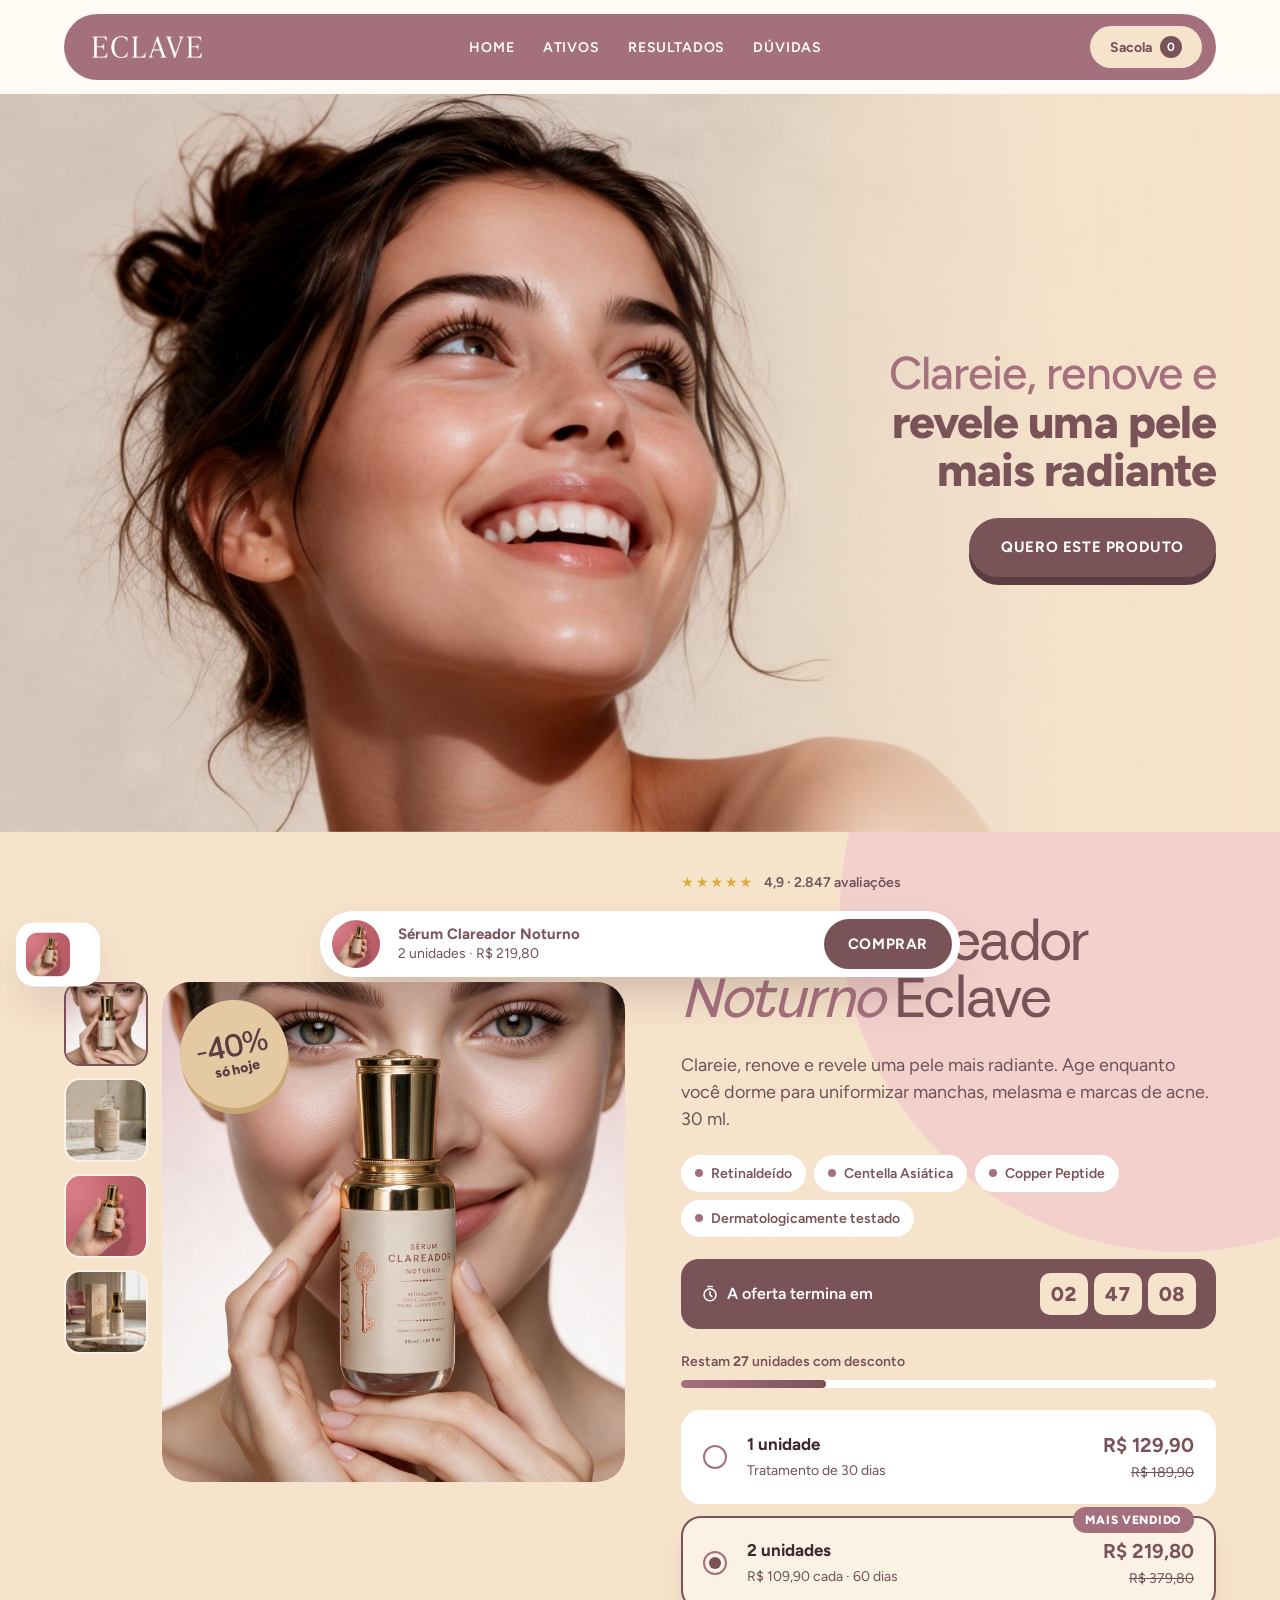
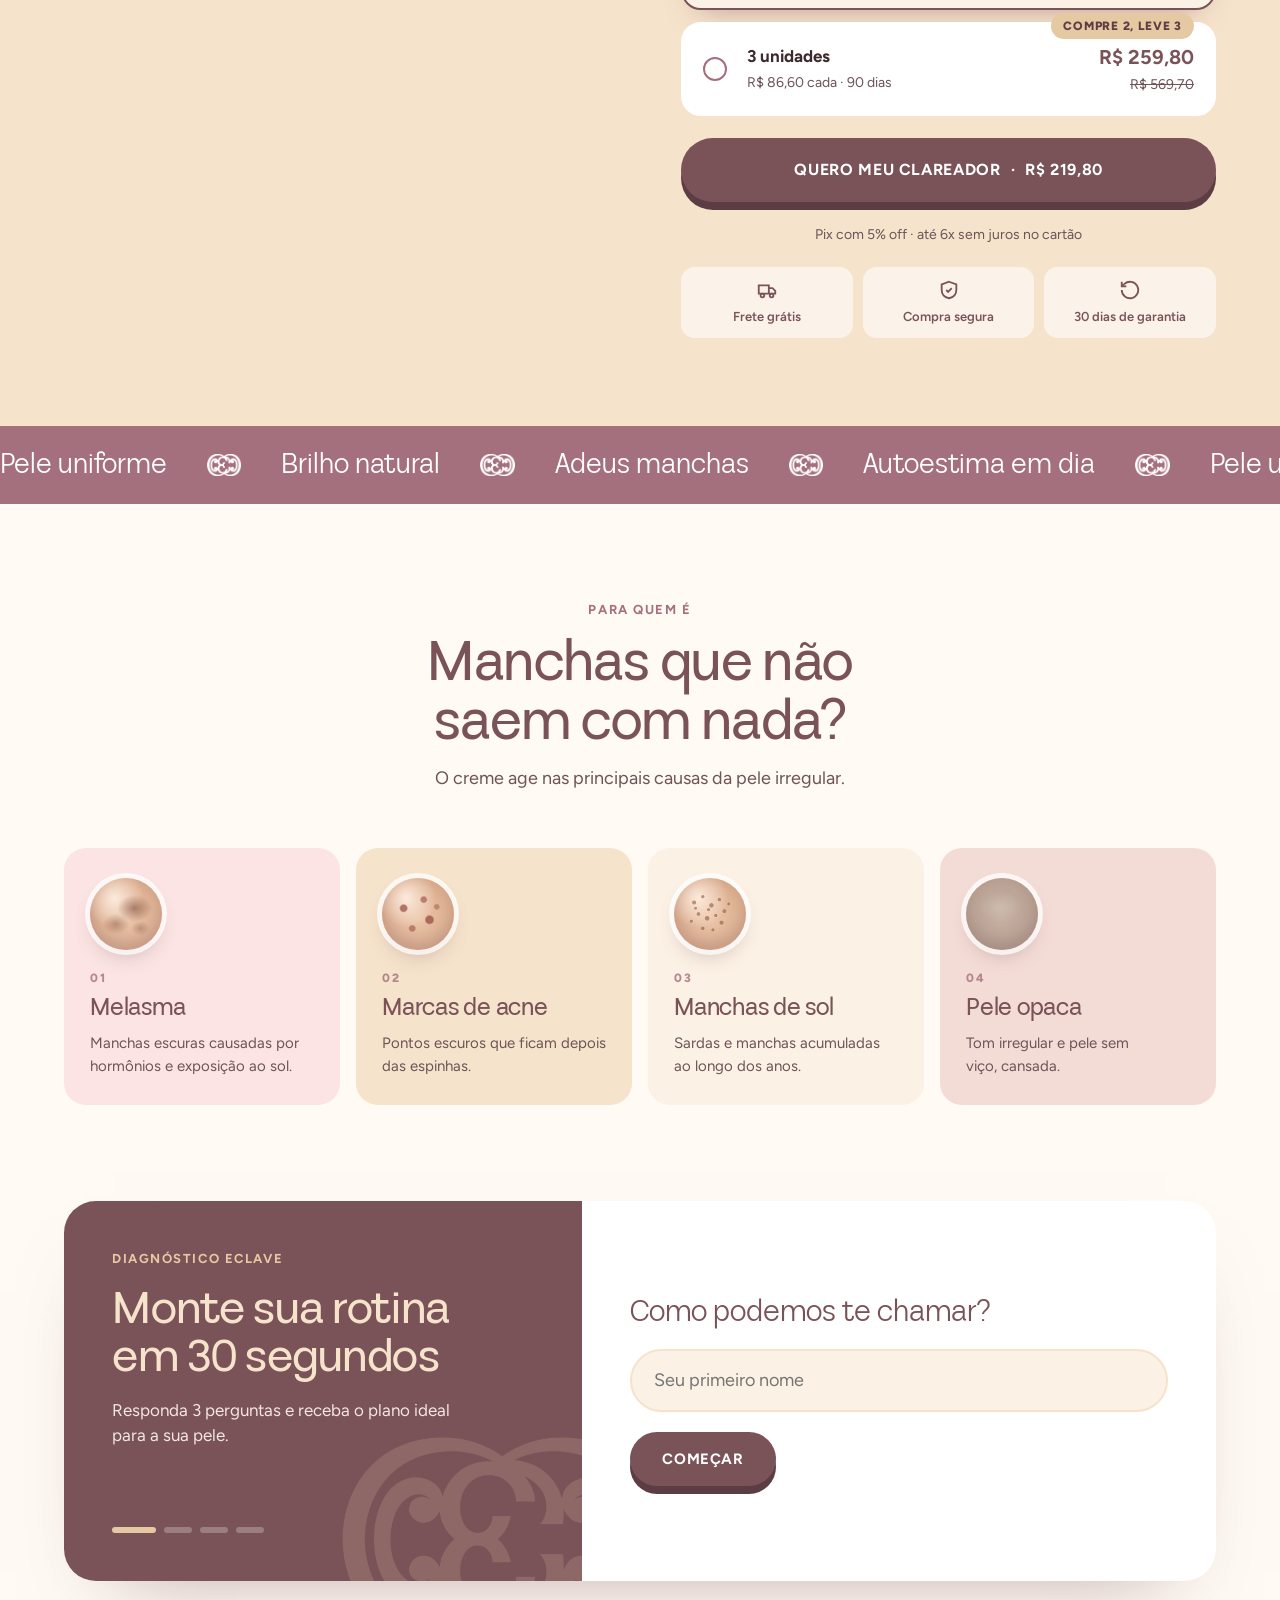
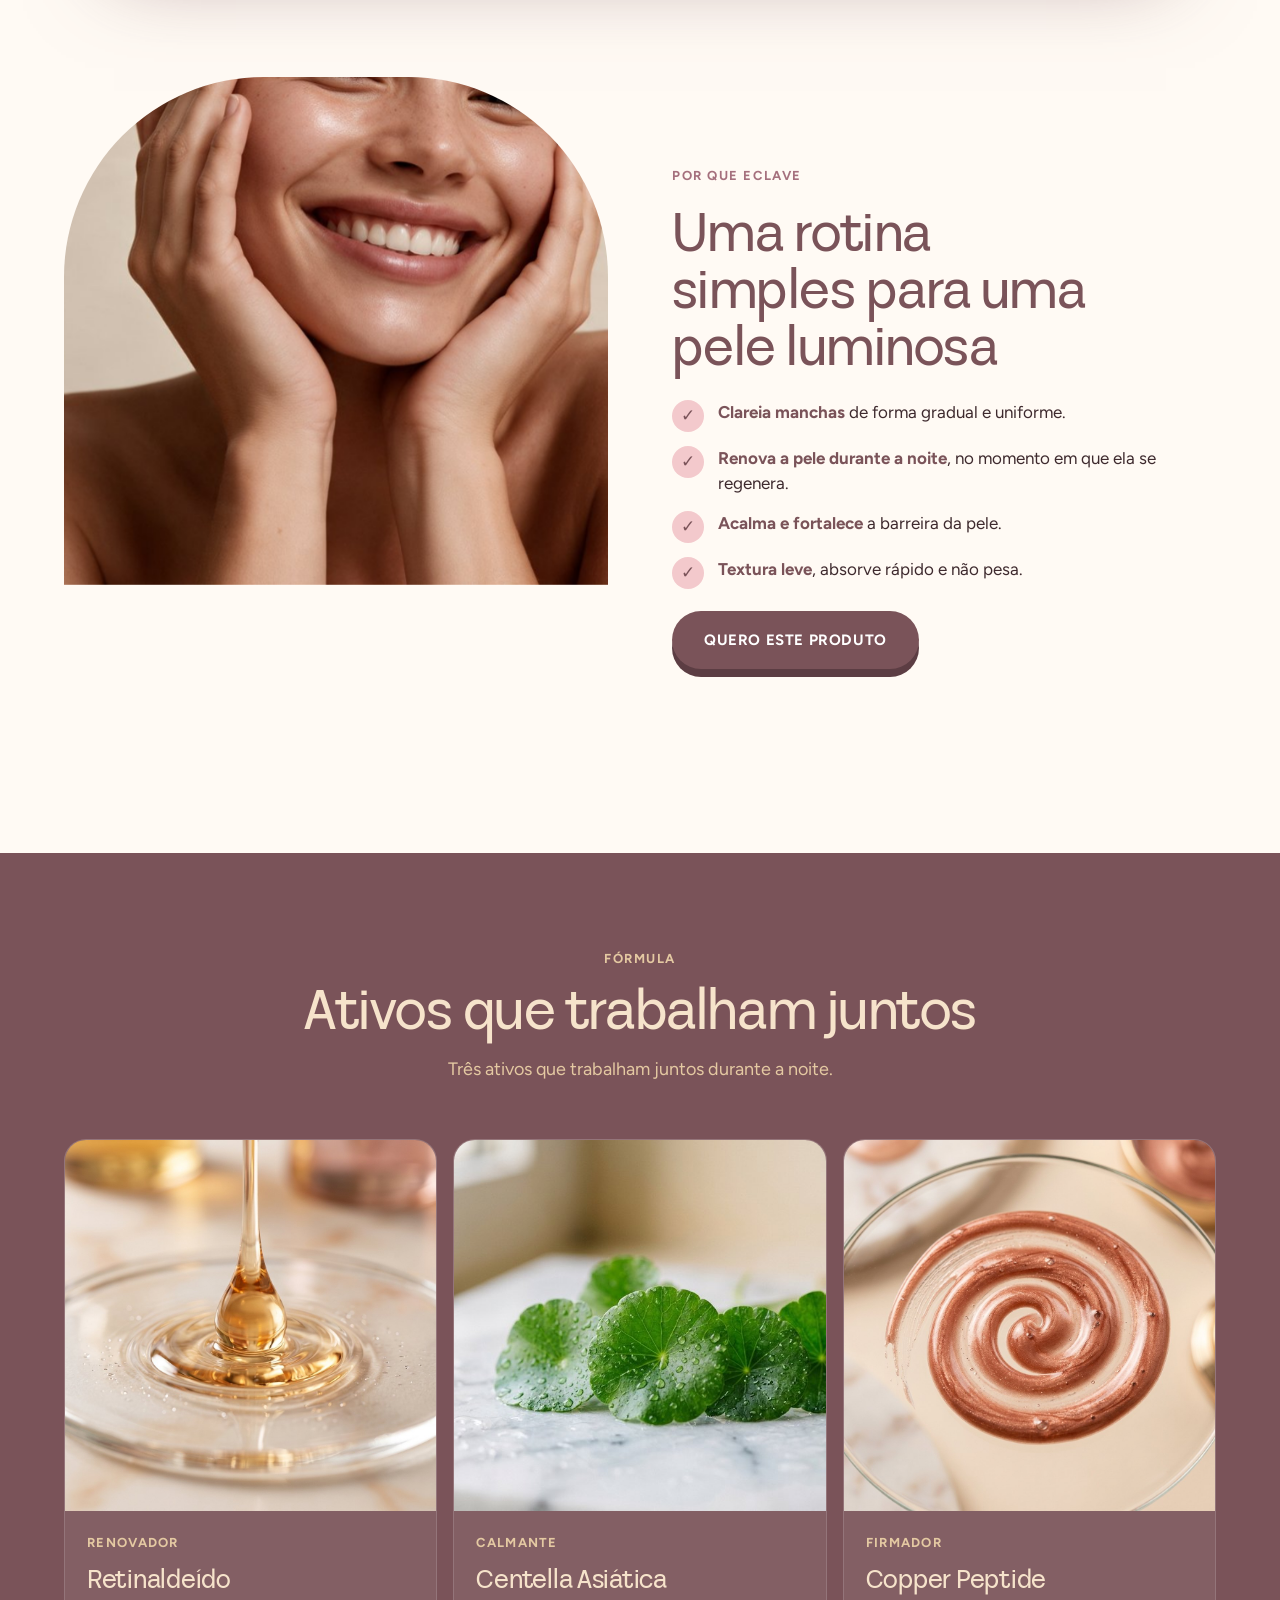
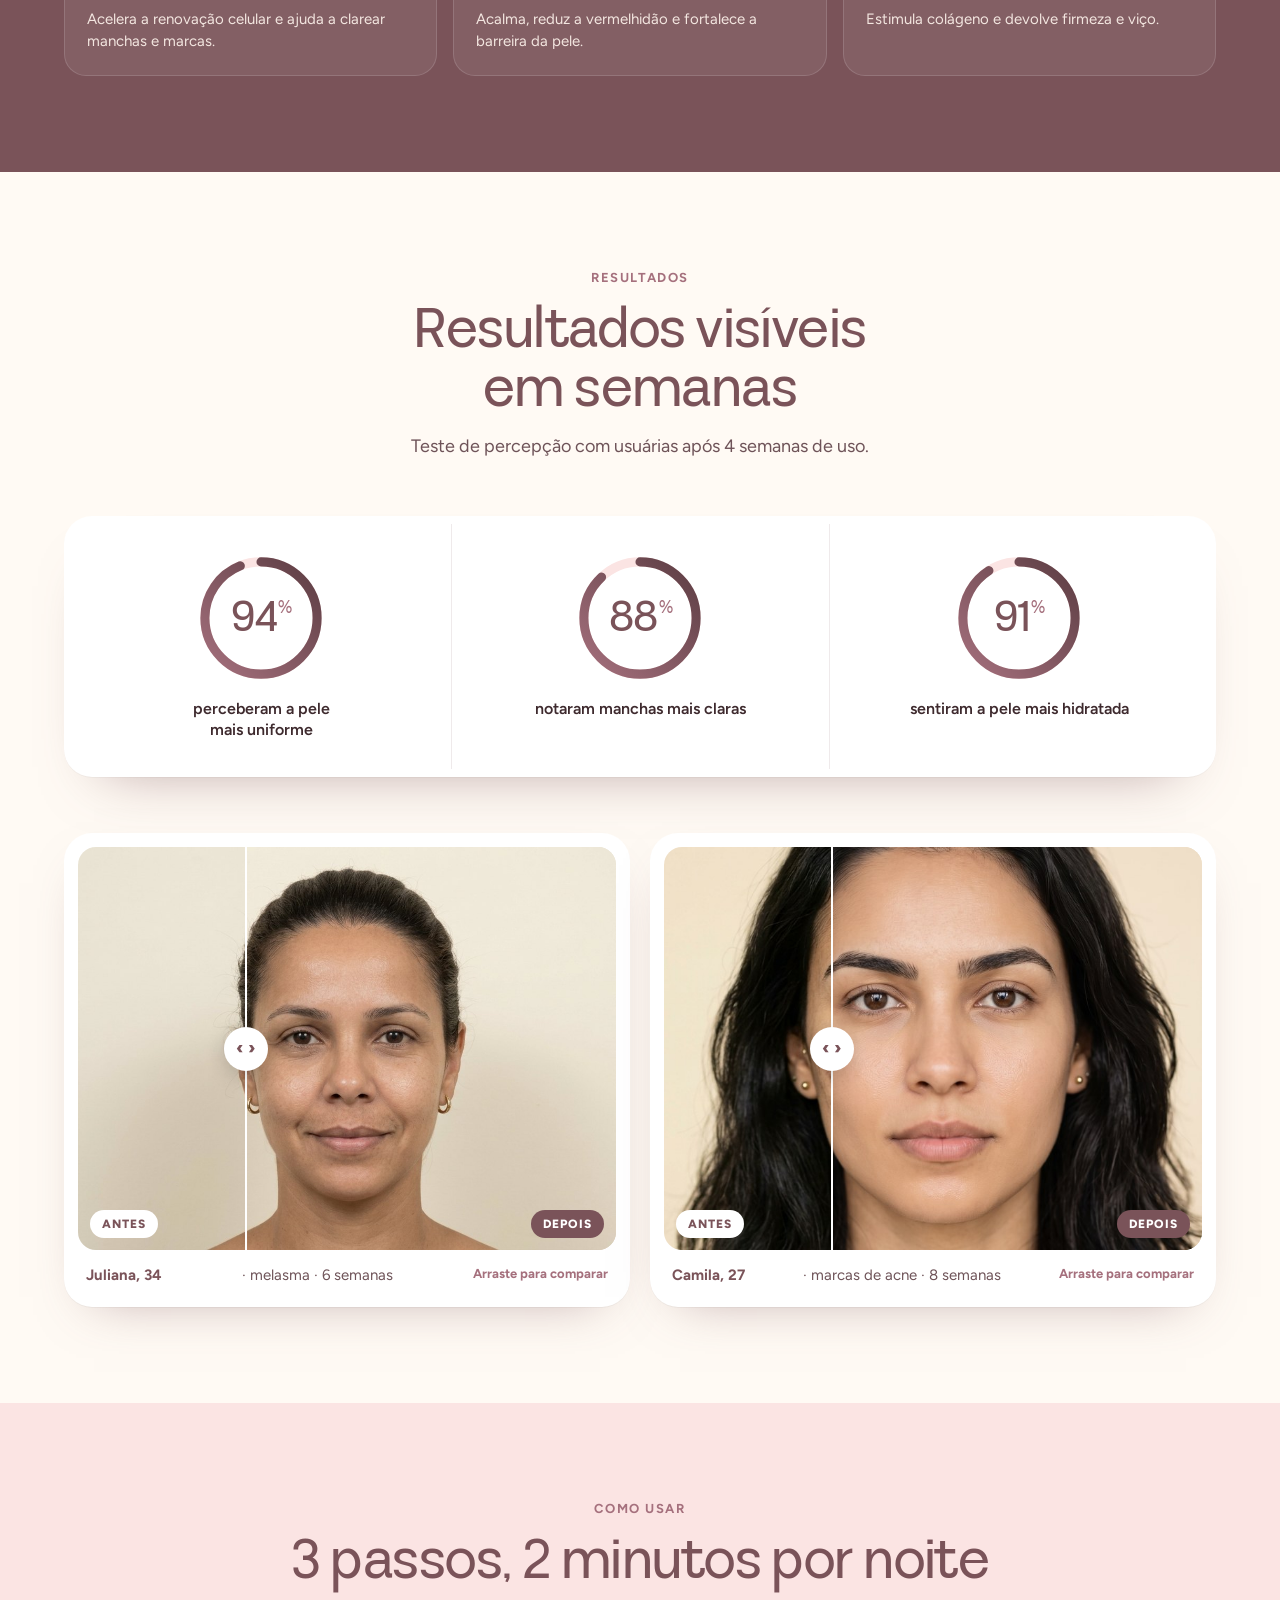
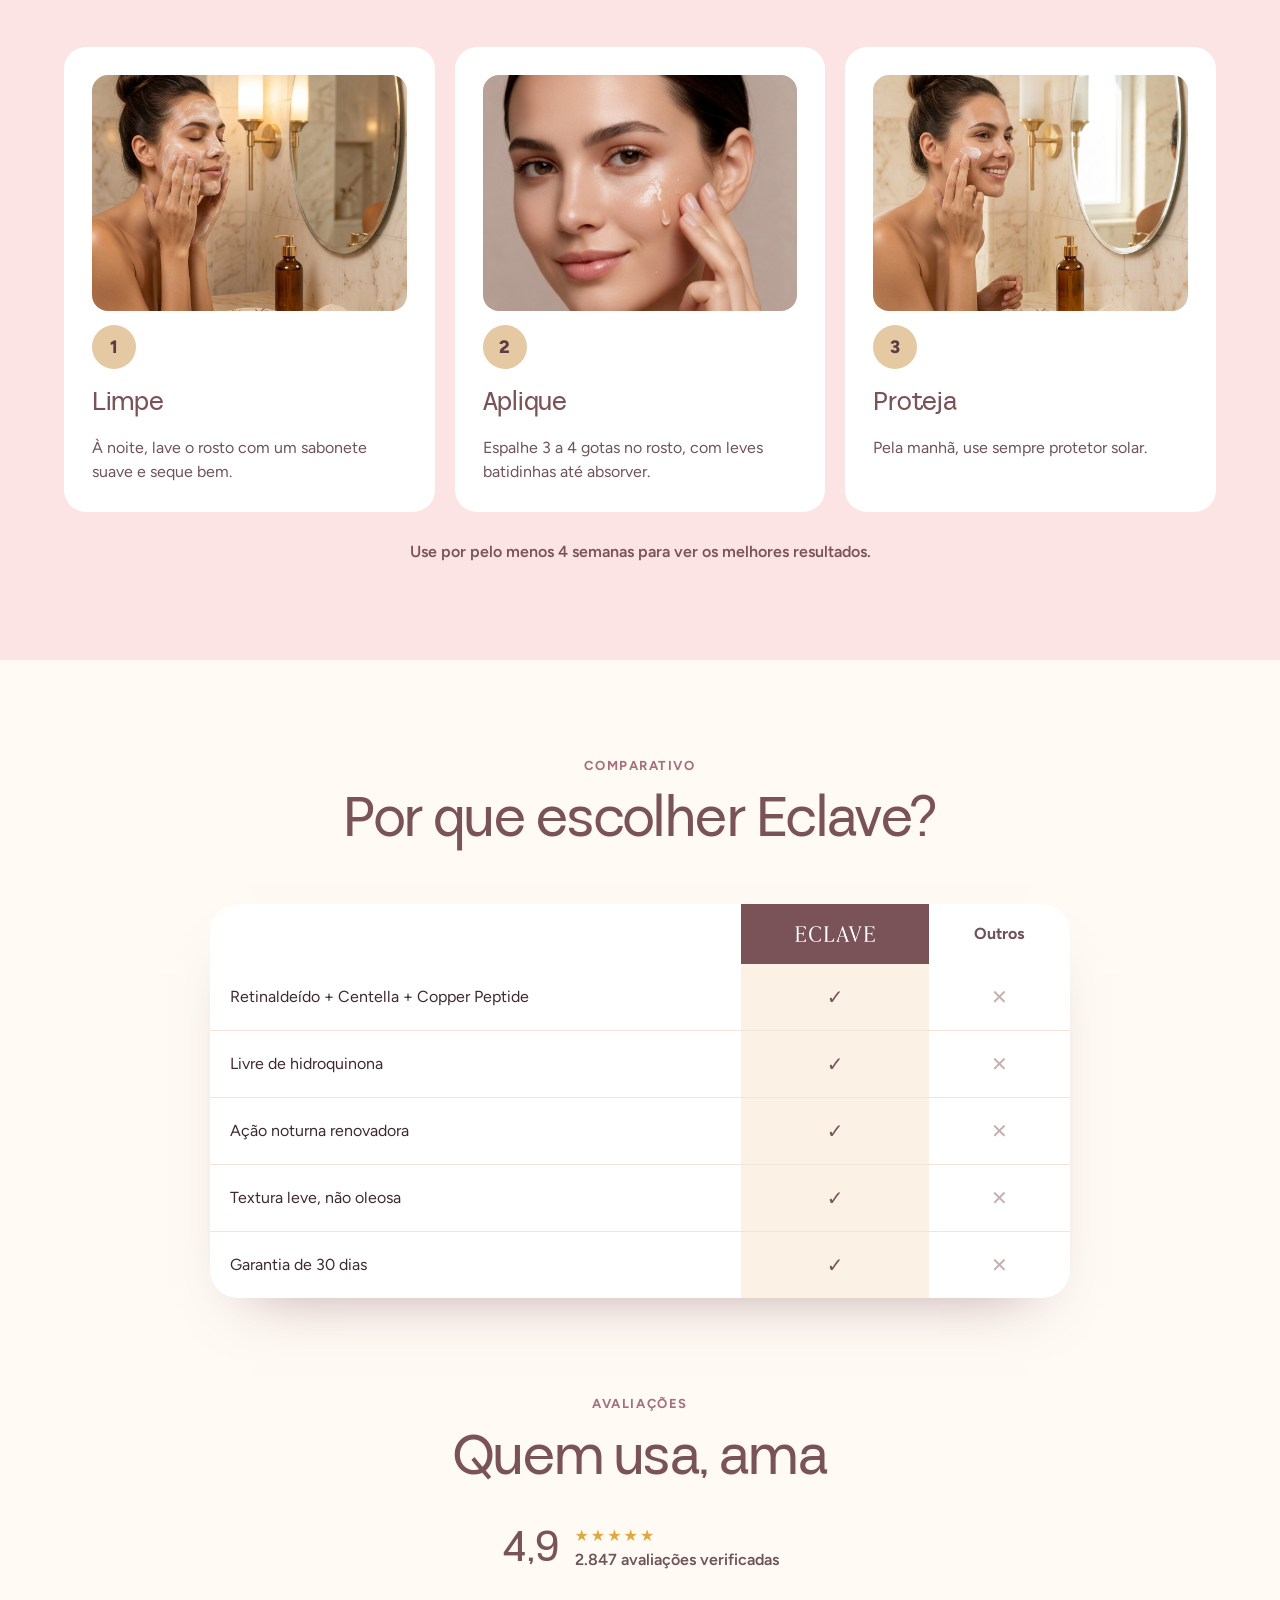
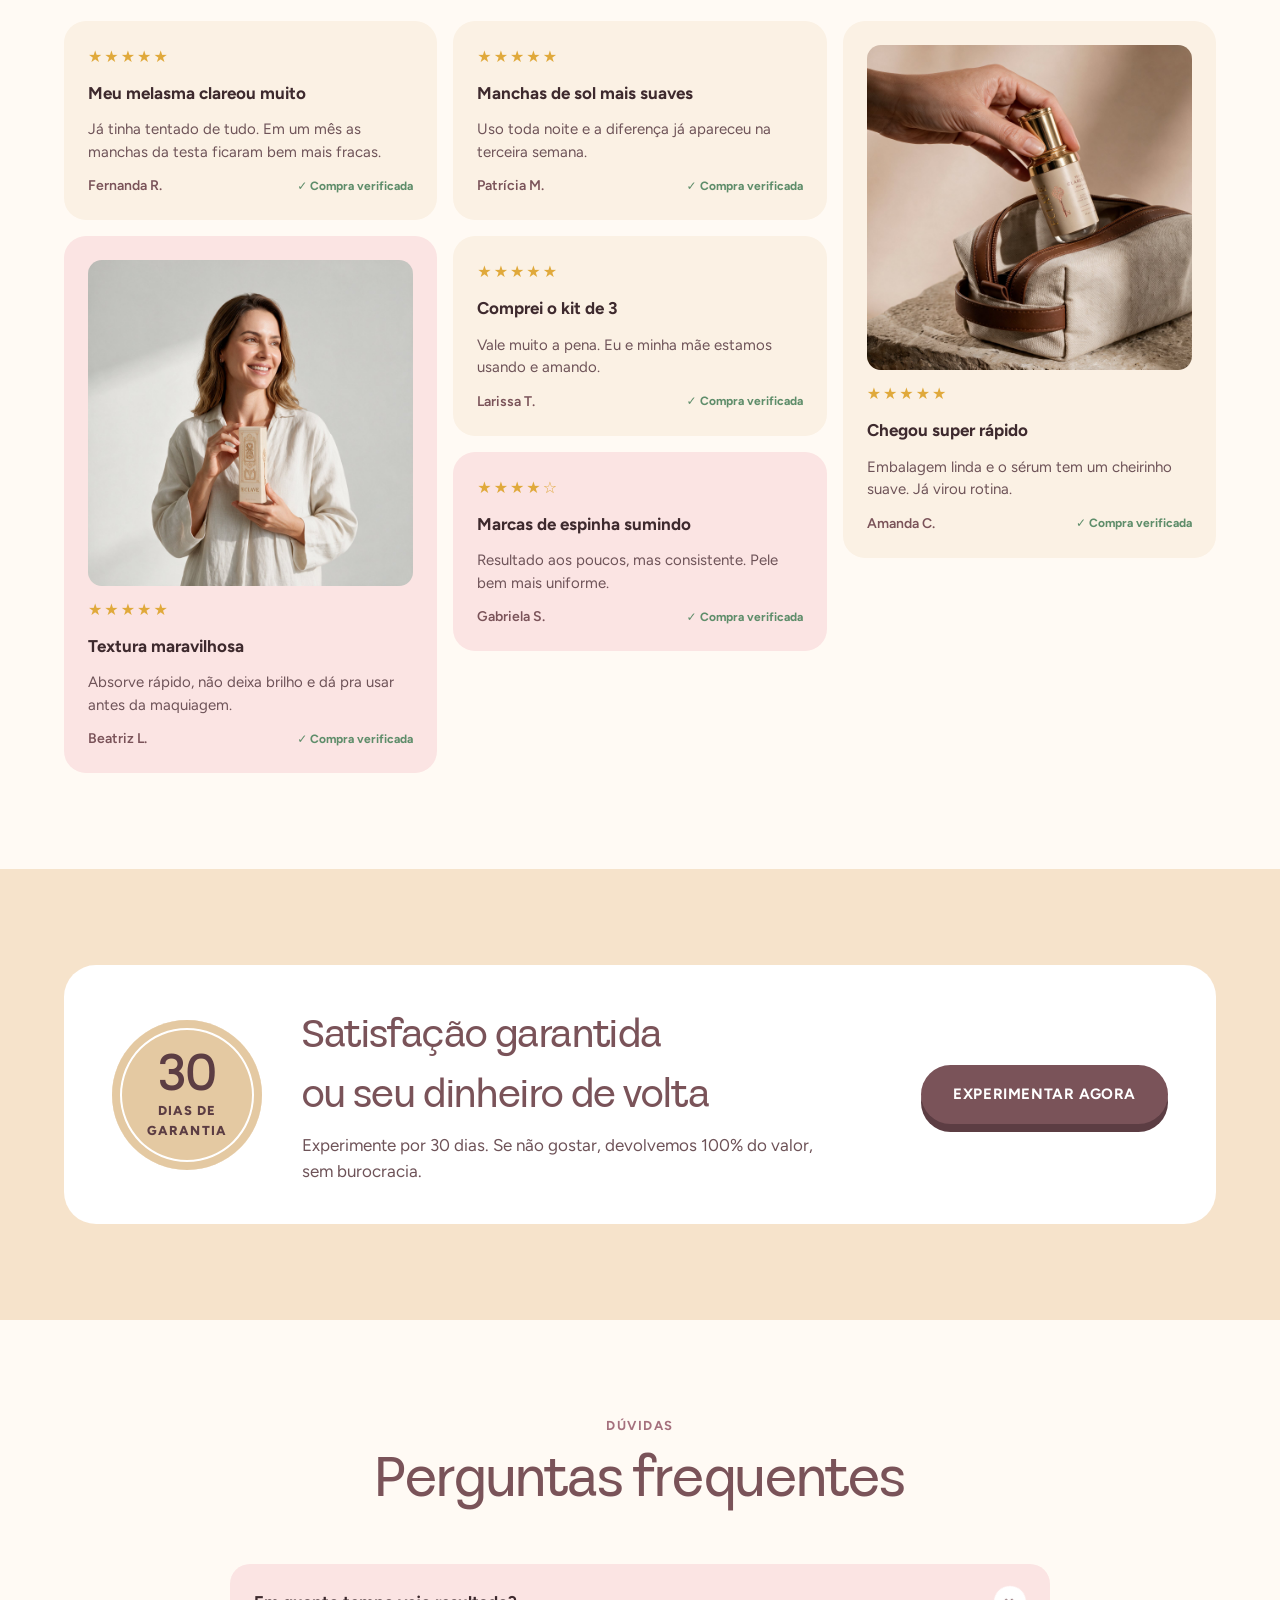
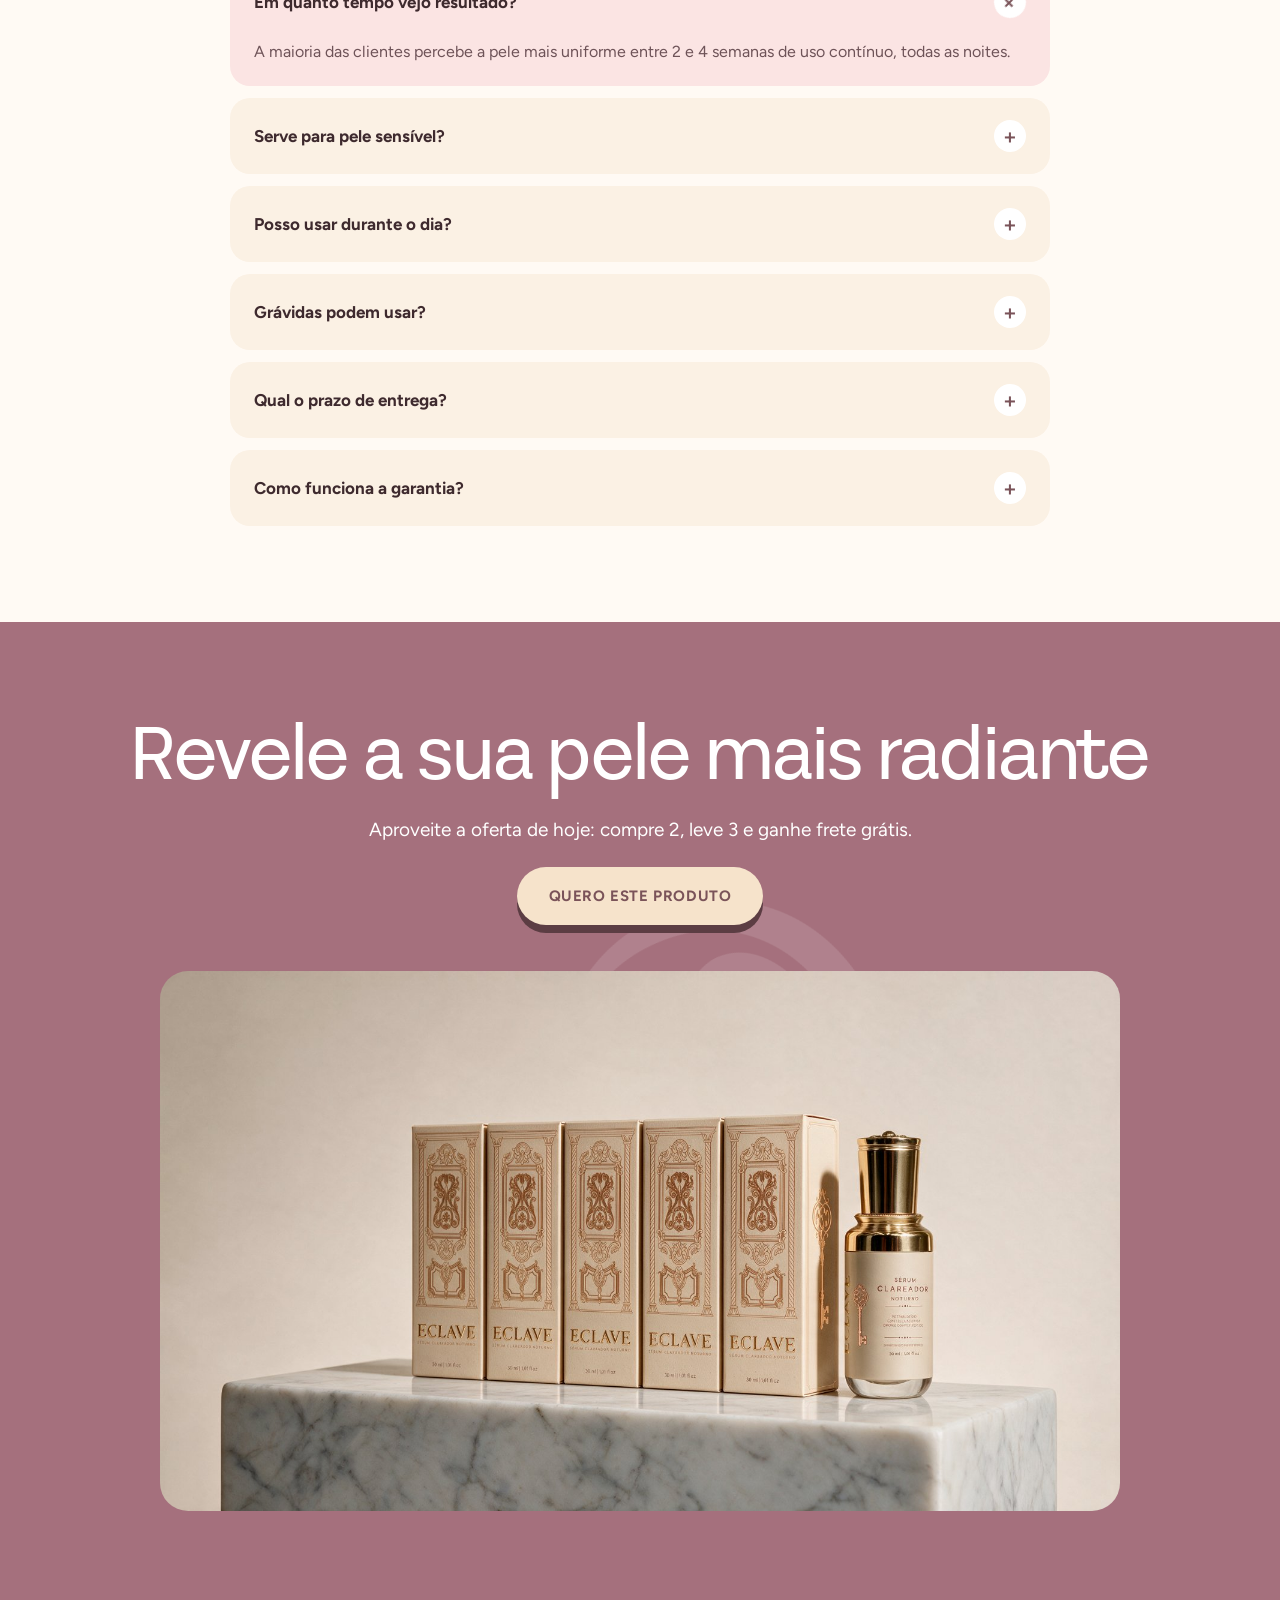
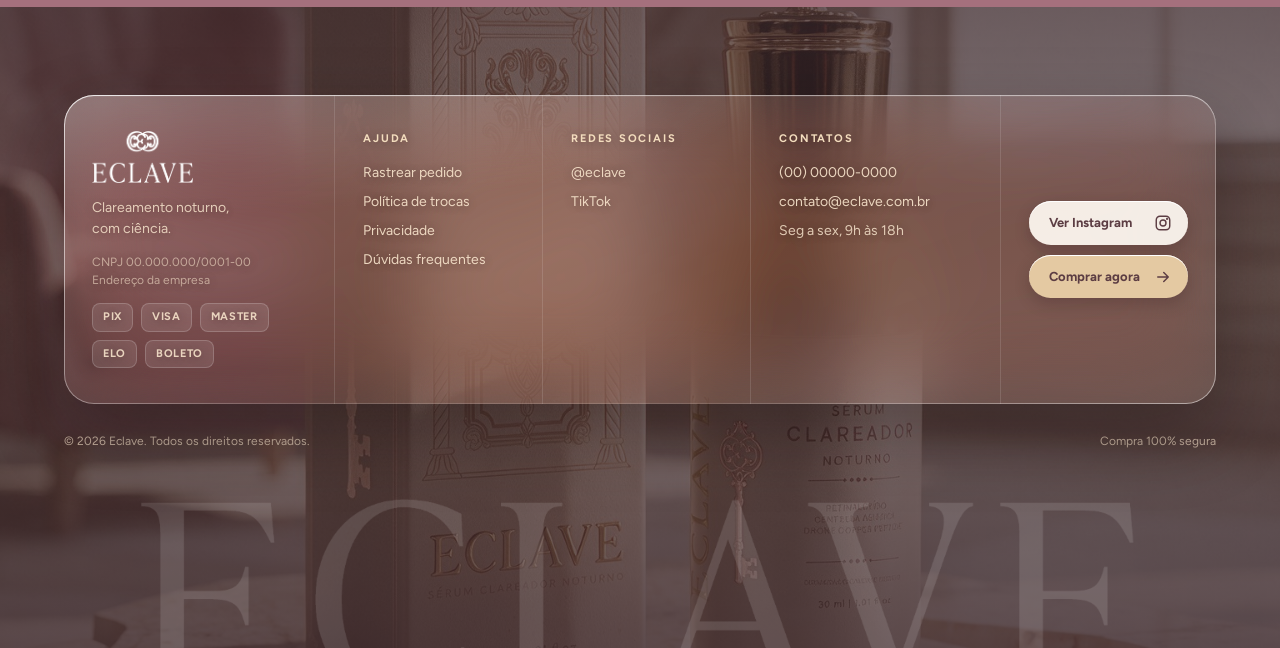
==== commit b0031437: "Resultados: anéis sem bolinhas e com degradê da marca Remove o ponto dourado da ponta e o ponto que " ====
--- a/index.html
+++ b/index.html
@@ -395,7 +395,7 @@
 .ring svg{position:absolute;inset:0;width:100%;height:100%;transform:rotate(-90deg)}
 .ring circle{fill:none;stroke-width:5.5;stroke-linecap:round}
 .ring .tr{stroke:var(--blush-2)}
-.ring .pg{stroke:url(#ringG);stroke-dasharray:calc(var(--v)*1) 100}
+.ring .pg{opacity:min(var(--v),1);stroke:url(#ringG);stroke-dasharray:calc(var(--v)*1) 100}
 .res .ring b{font-size:44px;letter-spacing:-.02em;display:flex;align-items:flex-start}.res .ring b small{font-size:.42em;margin:.18em 0 0 .06em;font-weight:500;color:var(--rose)}
 .res p{font-size:16px;font-weight:600;color:var(--ink);max-width:22ch;line-height:1.35}
 @media (max-width:640px){
@@ -408,17 +408,12 @@
 }
 
 /* resultados: animação dos anéis */
-.ring .cap{position:absolute;inset:0;transform:rotate(calc(var(--v)*3.6deg));opacity:0;transition:opacity .3s;pointer-events:none}
-.ring.go .cap{opacity:1}
-.ring .cap::after{content:"";position:absolute;left:50%;top:calc(50% - 34/80*100%);width:12px;height:12px;margin:-6px 0 0 -6px;border-radius:50%;background:#fff;box-shadow:0 0 0 3px var(--gold-d),0 0 14px 4px rgba(228,201,162,.9)}
 .ring::before{content:"";position:absolute;inset:6%;border-radius:50%;pointer-events:none;opacity:0}
 .ring.done::before{animation:ringHalo 2.8s ease-out .2s infinite}
-@keyframes ringHalo{0%{box-shadow:0 0 0 0 rgba(201,166,118,.45);opacity:1}100%{box-shadow:0 0 0 18px rgba(201,166,118,0);opacity:1}}
+@keyframes ringHalo{0%{box-shadow:0 0 0 0 rgba(122,83,89,.28);opacity:1}100%{box-shadow:0 0 0 18px rgba(122,83,89,0);opacity:1}}
 .ring.done b{animation:ringPop .5s cubic-bezier(.3,1.6,.5,1)}
 @keyframes ringPop{40%{transform:scale(1.08)}}
-.ring.done .cap::after{animation:capGlow 2.8s ease-in-out infinite}
-@keyframes capGlow{50%{box-shadow:0 0 0 3px var(--gold-d),0 0 22px 8px rgba(228,201,162,1)}}
-@media (prefers-reduced-motion:reduce){.ring::before,.ring b,.ring .cap::after{animation:none!important}}
+@media (prefers-reduced-motion:reduce){.ring::before,.ring b{animation:none!important}}
 </style>
 </head>
 <body>
@@ -526,9 +521,9 @@
 <div class="wrap">
 <div class="sec-h"><span class="eyebrow">Resultados</span><h2>Resultados visíveis em semanas</h2><p>Teste de percepção com usuárias após 4 semanas de uso.</p></div>
 <div class="results">
-<div class="res"><div class="ring" style="--v:0"><svg viewBox="0 0 80 80" aria-hidden="true"><defs><linearGradient id="ringG" x1="0" y1="0" x2="1" y2="1"><stop offset="0" stop-color="#C9A676"></stop><stop offset="1" stop-color="#7A5359"></stop></linearGradient></defs><circle class="tr" cx="40" cy="40" r="34"></circle><circle class="pg" cx="40" cy="40" r="34" pathLength="100"></circle></svg><i class="cap" aria-hidden="true"></i><b data-to="94">0%</b></div><p>perceberam a pele mais uniforme</p></div>
-<div class="res"><div class="ring" style="--v:0"><svg viewBox="0 0 80 80" aria-hidden="true"><circle class="tr" cx="40" cy="40" r="34"></circle><circle class="pg" cx="40" cy="40" r="34" pathLength="100"></circle></svg><i class="cap" aria-hidden="true"></i><b data-to="89">0%</b></div><p>notaram manchas mais claras</p></div>
-<div class="res"><div class="ring" style="--v:0"><svg viewBox="0 0 80 80" aria-hidden="true"><circle class="tr" cx="40" cy="40" r="34"></circle><circle class="pg" cx="40" cy="40" r="34" pathLength="100"></circle></svg><i class="cap" aria-hidden="true"></i><b data-to="97">0%</b></div><p>sentiram a pele mais hidratada</p></div>
+<div class="res"><div class="ring" style="--v:0"><svg viewBox="0 0 80 80" aria-hidden="true"><defs><linearGradient id="ringG" x1="0" y1="0" x2="1" y2="1"><stop offset="0" stop-color="#A5707D"></stop><stop offset="1" stop-color="#5C3D43"></stop></linearGradient></defs><circle class="tr" cx="40" cy="40" r="34"></circle><circle class="pg" cx="40" cy="40" r="34" pathLength="100"></circle></svg><b data-to="94">0%</b></div><p>perceberam a pele mais uniforme</p></div>
+<div class="res"><div class="ring" style="--v:0"><svg viewBox="0 0 80 80" aria-hidden="true"><circle class="tr" cx="40" cy="40" r="34"></circle><circle class="pg" cx="40" cy="40" r="34" pathLength="100"></circle></svg><b data-to="89">0%</b></div><p>notaram manchas mais claras</p></div>
+<div class="res"><div class="ring" style="--v:0"><svg viewBox="0 0 80 80" aria-hidden="true"><circle class="tr" cx="40" cy="40" r="34"></circle><circle class="pg" cx="40" cy="40" r="34" pathLength="100"></circle></svg><b data-to="97">0%</b></div><p>sentiram a pele mais hidratada</p></div>
 </div>
 <div class="ba">
 <div class="bacard"><div class="baslide" style="--p:50%"><div class="l a"><img class="slot" id="ba1-antes" src="assets/img/ba1-antes.jpg" alt="Pele antes do uso" loading="lazy" decoding="async"></div><div class="l d"><img class="slot" id="ba1-depois" src="assets/img/ba1-depois.jpg" alt="Pele depois do uso" loading="lazy" decoding="async"></div><label class="la">Antes</label><label class="ld">Depois</label><div class="hdl"><span>‹ ›</span></div></div><p><b>Juliana, 34</b> · melasma · 6 semanas <em>Arraste para comparar</em></p></div>
